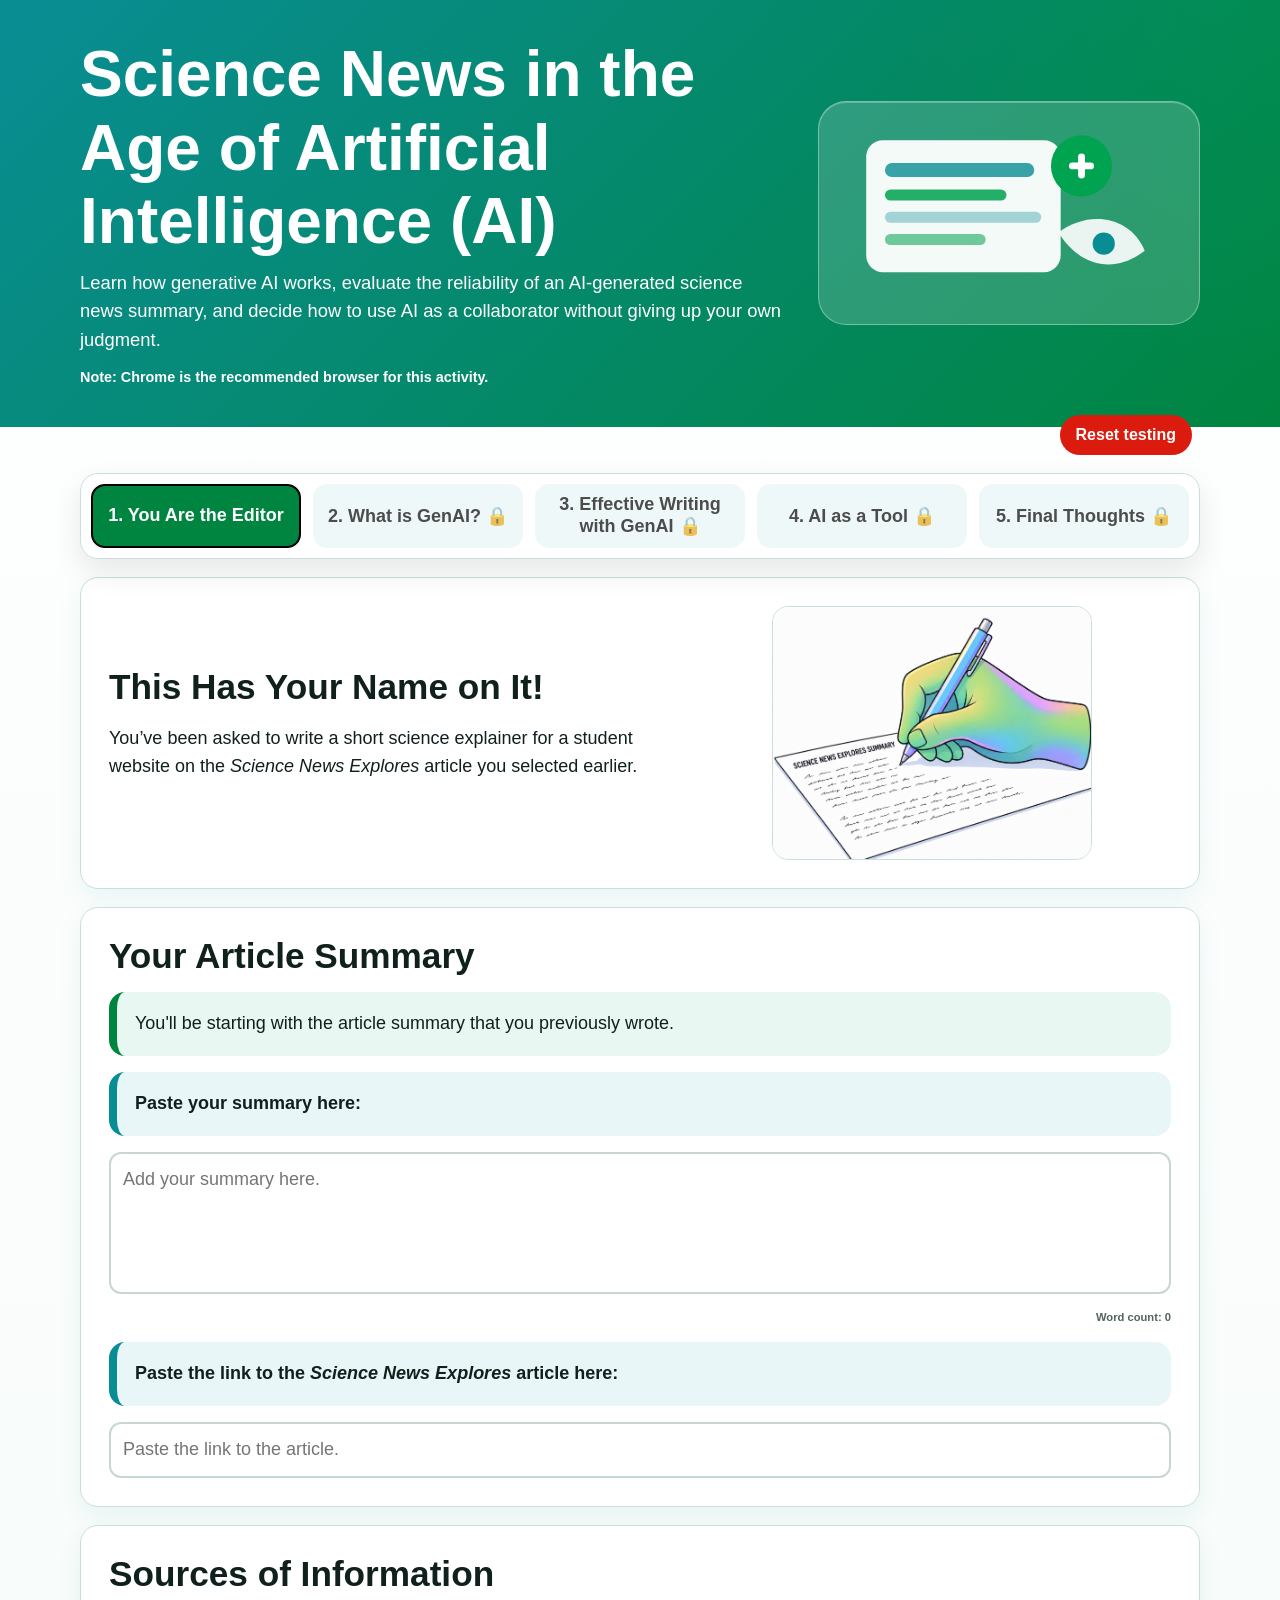
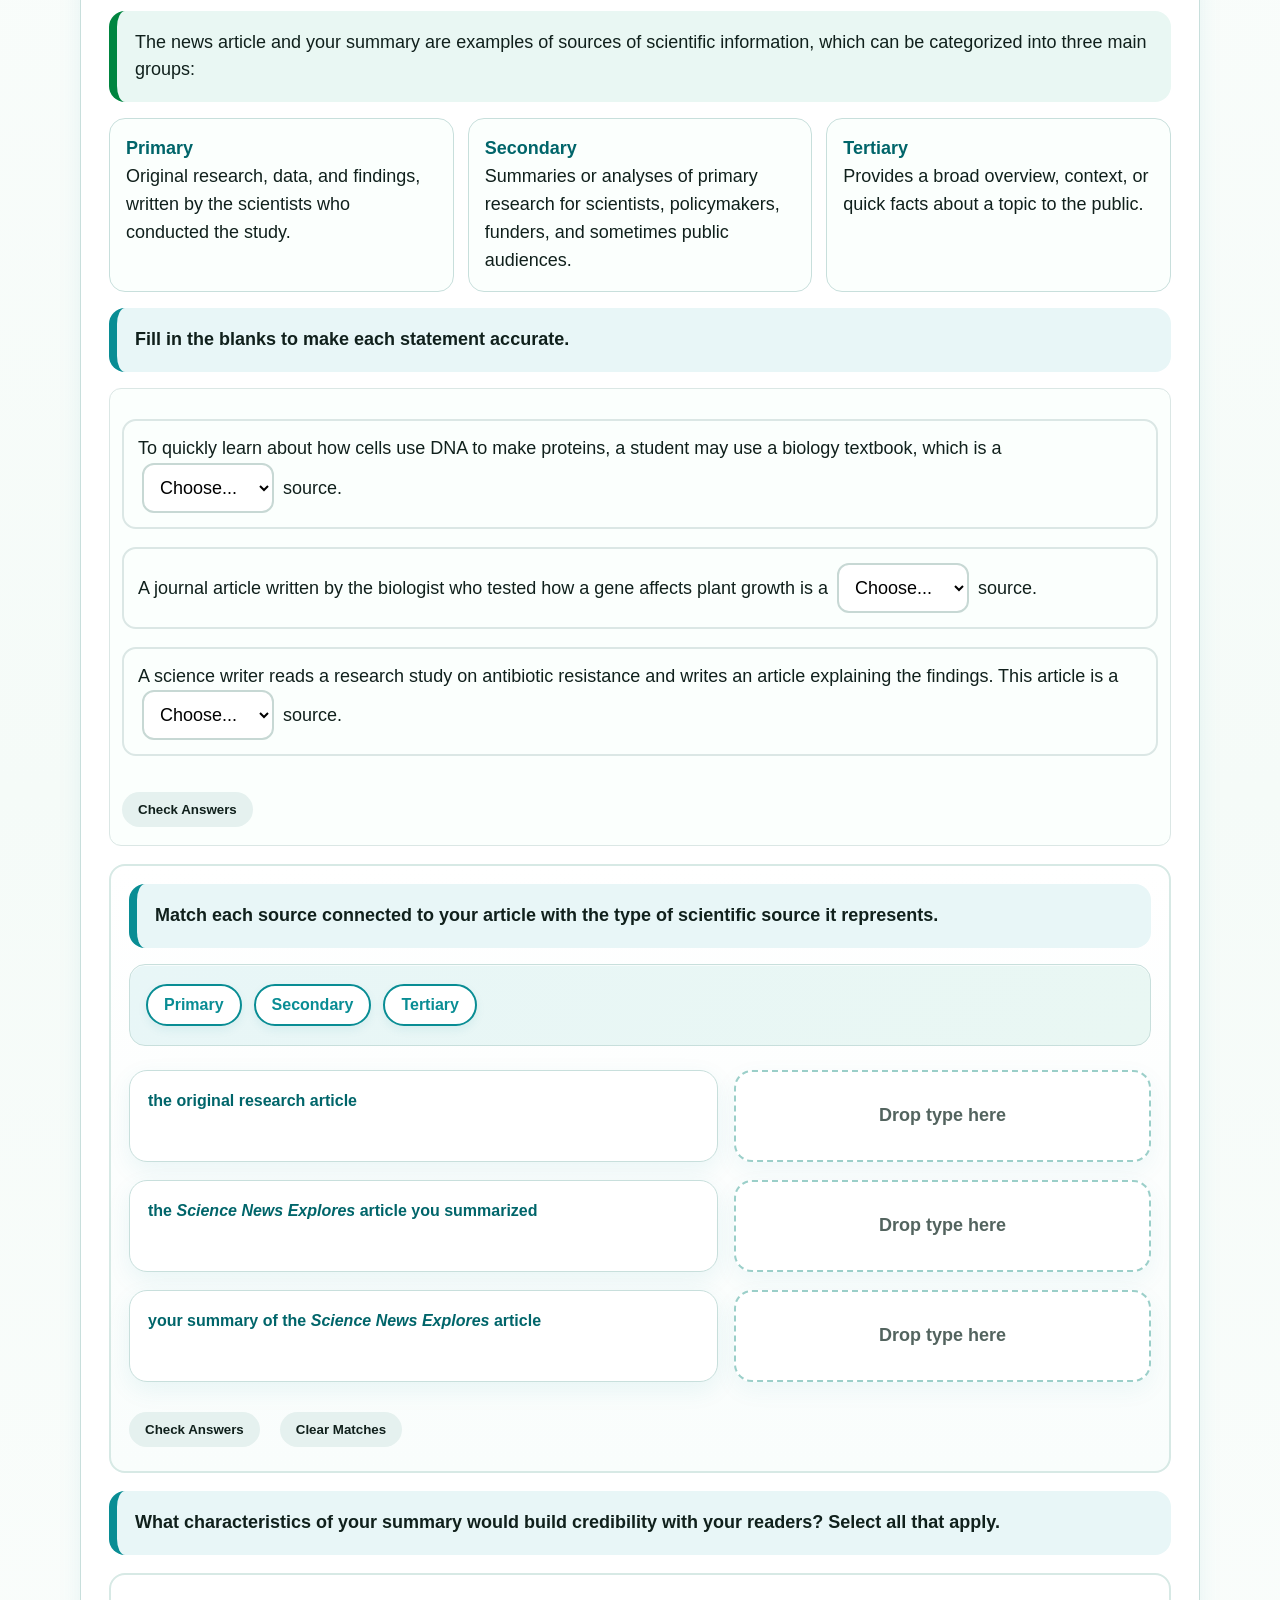
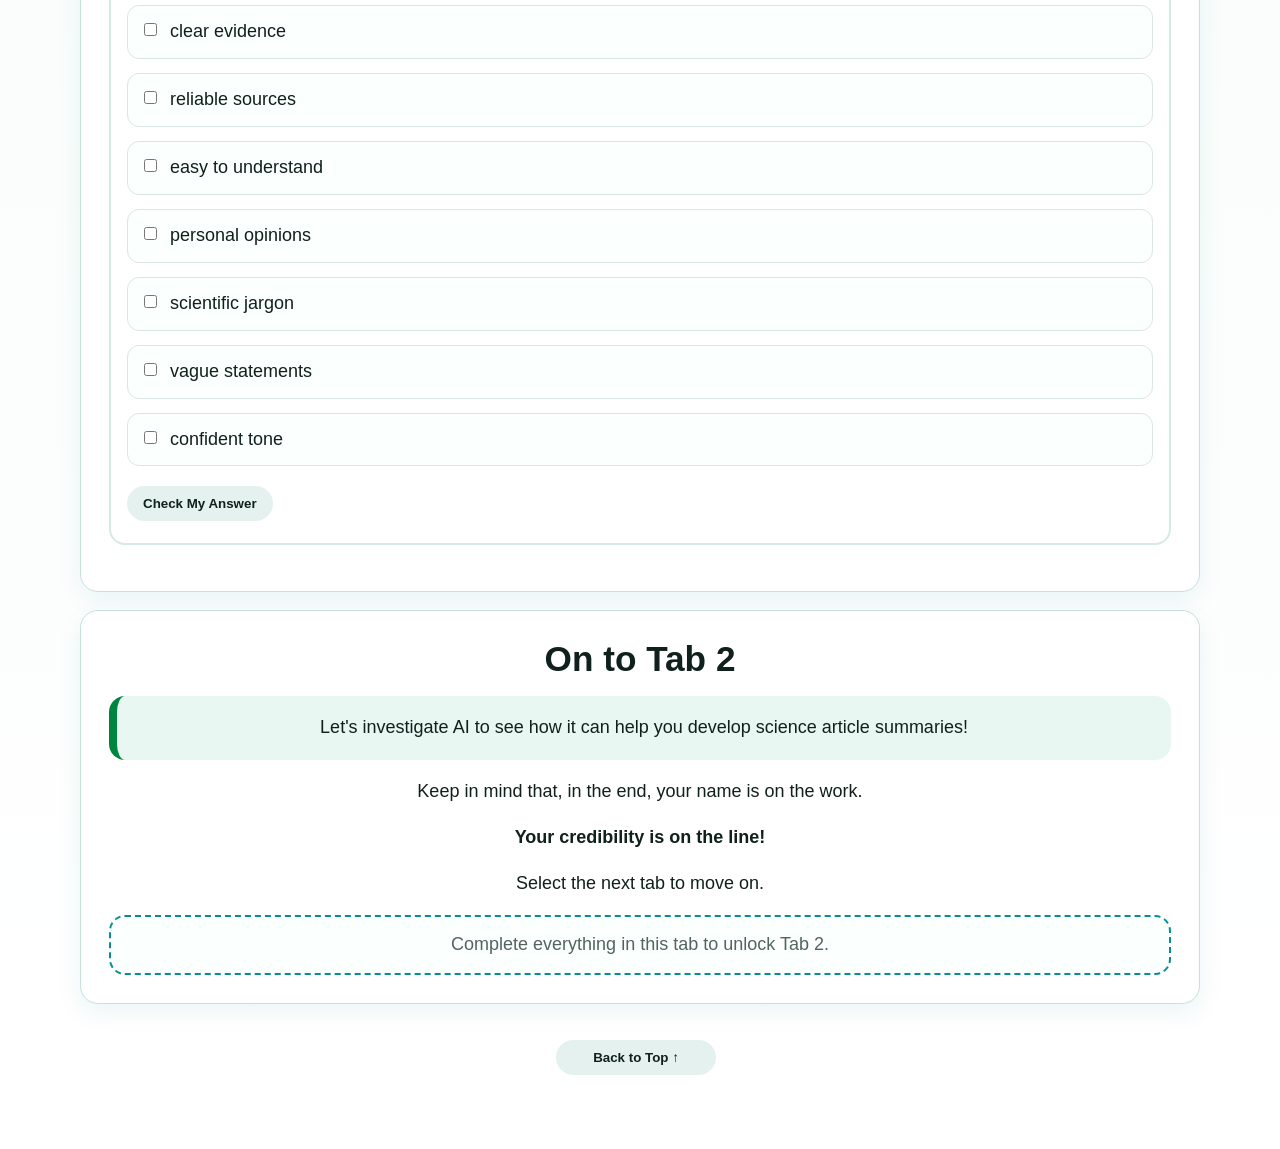
==== Science in the News Project/index.html @ 5b8b9091 "lighthouse check adjustments." ====
<!DOCTYPE html>
<html lang="en">

<head>
  <!-- ======================================================
    Basic Page Setup
    ====================================================== -->
  <meta charset="UTF-8" />
  <meta name="viewport" content="width=device-width, initial-scale=1.0" />
  <meta name="author" content="Created by SonoranByte for ETX at ASU" />
  <meta name="description"
    content="Learn how generative AI works, test an AI-generated science news summary, and decide how to use AI as a collaborator without giving up your own judgment." />

  <link rel="stylesheet" href="styles.css" />
  <script src="script.js" defer></script>

  <title>Science News in the Age of Artificial Intelligence (AI)</title>
</head>

<body>
  <!-- ======================================================
    Hero Header
    ====================================================== -->
  <header class="hero">
    <div class="wrap hero-grid">
      <div>
        <h1>Science News in the Age of Artificial Intelligence (AI)</h1>
        <p>
          Learn how generative AI works, evaluate the reliability of an AI-generated science news summary, and
          decide how to use AI as a collaborator without giving up your own judgment.
        </p>

        <p class="chrome-note">Note: Chrome is the recommended browser for this activity.</p>
      </div>

      <div class="hero-art" aria-hidden="true">
        <svg viewBox="0 0 520 320" role="img">
          <rect x="55" y="55" width="280" height="190" rx="24" fill="white" opacity="0.95" />
          <rect x="82" y="88" width="215" height="20" rx="10" fill="#098D94" opacity="0.8" />
          <rect x="82" y="126" width="175" height="16" rx="8" fill="#00A34F" opacity="0.85" />
          <rect x="82" y="158" width="225" height="16" rx="8" fill="#098D94" opacity="0.35" />
          <rect x="82" y="190" width="145" height="16" rx="8" fill="#00A34F" opacity="0.55" />
          <circle cx="365" cy="92" r="44" fill="#00A34F" />
          <path d="M352 92 h26 M365 79 v26" stroke="white" stroke-width="10" stroke-linecap="round" />
          <path d="M332 188 C375 155, 435 164, 456 214 C412 249, 361 236, 332 188Z" fill="white" opacity="0.9" />
          <circle cx="397" cy="204" r="16" fill="#098D94" />
        </svg>
      </div>
    </div>
  </header>

  <main class="wrap">
    <div class="testing-tools" aria-label="Testing tools">
      <button class="reset-testing-button" type="button">
        Reset testing
      </button>
    </div>

    <!-- ======================================================
      Lesson Navigation
      ====================================================== -->
    <nav class="tabs" aria-label="Lesson tabs">
      <button type="button" class="tab-button active" data-tab-button="0">
        1. You Are the Editor
      </button>

      <button type="button" class="tab-button locked" data-tab-button="1">
        2. What is GenAI?
      </button>

      <button type="button" class="tab-button locked" data-tab-button="2">
        3. Effective Writing with GenAI
      </button>

      <button type="button" class="tab-button locked" data-tab-button="3">
        4. AI as a Tool
      </button>

      <button type="button" class="tab-button locked" data-tab-button="4">
        5. Final Thoughts
      </button>
    </nav>

    <form id="lessonForm">
      <div class="print-only">
        <h1>Science in the News:</h1>
        <p>This printout includes the student’s completed responses and selected answers.</p>
      </div>

      <!-- ==================================================
        Tab 1: You Are the Editor
        ================================================== -->
      <article class="tab-panel active" data-tab="0">
        <!-- Introduction -->
        <section class="card two-col">
          <div>
            <h2>This Has Your Name on It!</h2>
            <p>
              You’ve been asked to write a short science explainer for a student website on
              the <em>Science News Explores</em> article you selected earlier.
            </p>
          </div>

          <div>
            <img src="./assets/1_Science News Explores.png"
              alt="Illustration of a hand writing on a document titled Science News Explores Summary."
              class="question-image" />
          </div>
        </section>

        <!-- Student Article Summary -->
        <section class="card">
          <h2>Your Article Summary</h2>

          <p class="callout">
            You'll be starting with the article summary that you previously wrote.
          </p>

          <label for="studentSummary" class="callout teal">
            Paste your summary here:
          </label>
          <textarea id="studentSummary" name="studentSummary" data-required
            placeholder="Add your summary here."></textarea>
          <div class="word-count" data-word-count-for="studentSummary">
            Word count: <span>0</span>
          </div>
          <label for="articleLink" class="callout teal">
            Paste the link to the <em>Science News Explores</em> article here:
          </label>
          <input id="articleLink" name="articleLink" type="url" placeholder="Paste the link to the article."
            data-required />
        </section>
        <section class="card">
          <h2>Sources of Information</h2>
          <p class="callout">The news article and your summary are examples of sources of scientific information, which
            can be categorized into three main groups:</p>
          <div class="source-grid">
            <div class="info-tile">
              <strong>Primary</strong><br />
              Original research, data, and findings, written by the scientists who conducted the study.
            </div>

            <div class="info-tile">
              <strong>Secondary</strong><br />
              Summaries or analyses of primary research for scientists, policymakers, funders, and sometimes public
              audiences.
            </div>

            <div class="info-tile">
              <strong>Tertiary</strong><br />
              Provides a broad overview, context, or quick facts about a topic to the public.
            </div>
          </div>
          <!-- Sentence Builder Activity -->
          <div class="sentence-builder" data-required-group="sentenceBuilder">
            <p class="callout teal">Fill in the blanks to make each statement accurate.</p>

            <div class="sentences">
              <p class="sentence-item">
                To quickly learn about how cells use DNA to make proteins, a student may use a biology textbook, which
                is a
                <label class="screen-reader-only" for="sourceSentence1">
                  Choose the source type for the biology textbook example.
                </label>
                <select id="sourceSentence1" class="inline-select sentence-select" name="sourceSentence1"
                  data-required>
                  <option value="">Choose...</option>
                  <option value="Primary">
                    primary
                  </option>
                  <option value="Secondary">
                    secondary
                  </option>
                  <option value="Tertiary" data-correct="true">
                    tertiary
                  </option>
                </select> source.

              </p>

              <p class="sentence-item">
                A journal article written by the biologist who tested how a gene affects plant growth is a
                <label class="screen-reader-only" for="sourceSentence2">
                  Choose the source type for the journal article example.
                </label>
                <select id="sourceSentence2" class="inline-select sentence-select" name="sourceSentence2"
                  data-required>
                  <option value="">Choose...</option>
                  <option value="primary" data-correct="true">
                    primary
                  </option>
                  <option value="secondary">
                    secondary
                  </option>
                  <option value="tertiary">
                    tertiary
                  </option>
                </select>
                source.
              </p>

              <p class="sentence-item">
                A science writer reads a research study on antibiotic resistance and writes an article explaining the
                findings. This article is a
                <label class="screen-reader-only" for="sourceSentence3">
                  Choose the source type for the science news article example.
                </label>
                <select id="sourceSentence3" class="inline-select sentence-select" name="sourceSentence3"
                  data-required>
                  <option value="">Choose...</option>
                  <option value="Primary">
                    primary
                  </option>
                  <option value="Secondary" data-correct="true">
                    secondary
                  </option>
                  <option value="Tertiary">
                    tertiary
                  </option>
                </select>
                source.
              </p>
              <div class="sentence-check-row">
                <button type="button" class="secondary-button" id="checkSentenceBuilder">
                  Check Answers
                </button>
                <span class="sentence-feedback" id="sentenceBuilderFeedback" aria-live="polite"></span>
              </div>
            </div>
          </div>
          <!-- Source Matching Activity -->
          <div class="matching-activity">
            <fieldset class="drag-match-activity">
              <p class="drag-instructions callout teal">
                Match each source connected to your article with the type of
                scientific source it represents.
              </p>

              <p id="sourceMatchingKeyboardInstructions" hidden>
                Keyboard instructions for source matching. First, press Tab to move to a source type button. Press
                Enter or Space to select it. Next, press Tab to move to the matching drop zone, then press Enter or
                Space to place the selected source type. To remove an answer, focus its drop zone and press Delete or
                Backspace. Repeat these steps for all three sources, then select Check Answers.
              </p>

              <span id="sourceMatchingStatus" class="screen-reader-only" role="status" aria-live="polite"
                aria-atomic="true"></span>

              <div class="word-bank" role="group" aria-label="Source type word bank"
                aria-describedby="sourceMatchingKeyboardInstructions">
                <button type="button" class="drag-token" draggable="true" data-value="Primary"
                  aria-describedby="sourceMatchingKeyboardInstructions">
                  Primary
                </button>
                <button type="button" class="drag-token" draggable="true" data-value="Secondary"
                  aria-describedby="sourceMatchingKeyboardInstructions">
                  Secondary
                </button>
                <button type="button" class="drag-token" draggable="true" data-value="Tertiary"
                  aria-describedby="sourceMatchingKeyboardInstructions">
                  Tertiary
                </button>
              </div>

              <div class="drag-match-list">
                <div class="drag-match-row">
                  <div class="definition-card">
                    <p>the original research article</p>
                  </div>

                  <div class="drop-zone-card">
                    <div class="drop-zone" data-target="matchResearch" data-correct="Primary" tabindex="0"
                      aria-label="Drop source type for the original research article"
                      aria-describedby="sourceMatchingKeyboardInstructions">
                      <span class="drop-zone-text">Drop type here</span>
                      <input type="hidden" id="matchResearch" name="matchResearch" data-required />
                    </div>
                  </div>
                </div>

                <div class="drag-match-row">
                  <div class="definition-card">
                    <p>the <em>Science News Explores</em> article you summarized</p>
                  </div>

                  <div class="drop-zone-card">
                    <div class="drop-zone" data-target="matchNewsArticle" data-correct="Secondary" tabindex="0"
                      aria-label="Drop source type for the Science News Explores article"
                      aria-describedby="sourceMatchingKeyboardInstructions">
                      <span class="drop-zone-text">Drop type here</span>
                      <input type="hidden" id="matchNewsArticle" name="matchNewsArticle" data-required />
                    </div>
                  </div>
                </div>

                <div class="drag-match-row">
                  <div class="definition-card">
                    <p>your summary of the <em>Science News Explores</em> article</p>
                  </div>

                  <div class="drop-zone-card">
                    <div class="drop-zone" data-target="matchStudentSummary" data-correct="Tertiary" tabindex="0"
                      aria-label="Drop source type for your summary"
                      aria-describedby="sourceMatchingKeyboardInstructions">
                      <span class="drop-zone-text">Drop type here</span>
                      <input type="hidden" id="matchStudentSummary" name="matchStudentSummary" data-required />
                    </div>
                  </div>
                </div>
              </div>

              <div class="source-matching-actions">
                <button type="button" class="secondary-button" id="checkSourceMatches">
                  Check Answers
                </button>

                <button type="button" class="secondary-button" id="clearSourceMatches">
                  Clear Matches
                </button>

                <span class="source-matching-feedback" id="sourceMatchingFeedback" aria-live="polite"></span>
              </div>
            </fieldset>
          </div>
          <p class="callout teal">
            What characteristics of your summary would build credibility with your readers?
            Select all that apply.
          </p>
          <fieldset data-required-group="credibilityTraits">
            <label class="option">
              <input type="checkbox" name="credibilityTraits" value="Clear evidence" />
              clear evidence
            </label>
            <label class="option">
              <input type="checkbox" name="credibilityTraits" value="Reliable sources" />
              reliable sources
            </label>
            <label class="option">
              <input type="checkbox" name="credibilityTraits" value="Easy to understand" />
              easy to understand
            </label>
            <label class="option">
              <input type="checkbox" name="credibilityTraits" value="Personal opinions" />
              personal opinions
            </label>
            <label class="option">
              <input type="checkbox" name="credibilityTraits" value="Scientific jargon" />
              scientific jargon
            </label>
            <label class="option">
              <input type="checkbox" name="credibilityTraits" value="Vague statements" />
              vague statements
            </label>
            <label class="option">
              <input type="checkbox" name="credibilityTraits" value="Confident tone" />
              confident tone
            </label>
          </fieldset>
        </section>

        <section class="card footer-actions">
          <h2>On to Tab 2</h2>

          <p class="callout">
            Let's investigate AI to see how it can help you develop science article summaries!
          </p>

          <p>Keep in mind that, in the end, your name is on the work.</p>
          <p><strong>Your credibility is on the line!</strong></p>
          <p>Select the next tab to move on.</p>

          <div class="completion-status" data-status="0">
            Complete everything in this tab to unlock Tab 2.
          </div>
        </section>
        <div class="back-to-top-row">
          <button type="button" class="secondary-button back-to-top-button">
            Back to Top ↑
          </button>
        </div>
      </article>

      <!-- ==================================================
        Tab 2: What Is GenAI?
        ================================================== -->
      <article class="tab-panel" data-tab="1">
        <section class="card">
          <h2>What is Generative AI?</h2>
          <p class="callout">To use generative AI (GenAI) effectively, we need to know what it is and how it works.</p>

          <p class="callout teal">
            Which of these descriptions best fit what artificial intelligence (AI) might be?
          </p>
          <fieldset data-required-group="aiDefinition">
            <label class="option">
              <input type="radio" name="aiDefinition" value="storage" />
              A program that collects and stores data in a computer without processing
              it.
            </label>
            <label class="option">
              <input type="radio" name="aiDefinition" value="website" />
              A website that is used to look up information on the internet.
            </label>
            <label class="option">
              <input type="radio" name="aiDefinition" value="machine" />
              A mechanical device that moves using electricity and gears with wires
              connecting it to data sources.
            </label>
            <label class="option">
              <input type="radio" name="aiDefinition" value="thinkingTasks" />
              A computer system that performs tasks that usually require human thinking.
            </label>
          </fieldset>

          <p class="callout teal">Watch this video to get an overview of GenAI, then answer the
            questions below.</p>

          <div class="video-embed">
            <div id="genaiVideo"></div>
          </div>

          <div class="video-status" id="videoStatus">
            Optional video overview.
          </div>

          <input type="hidden" id="watchedVideo" name="watchedVideo" value="" data-required />
          <input type="hidden" id="videoTimerComplete" name="videoTimerComplete" value="" data-required />

          <p class="callout teal">
            GenAI is a form of AI that can _________________
          </p>
          <fieldset data-required-group="genaiDefinition">
            <label class="option">
              <input type="radio" name="genaiDefinition" value="creates" />
              create new content based on patterns learned.
            </label>
            <label class="option">
              <input type="radio" name="genaiDefinition" value="stores" />
              store and retrieve information without making anything new.
            </label>
            <label class="option">
              <input type="radio" name="genaiDefinition" value="steps" />
              follow exact step-by-step instructions without learning.
            </label>
            <label class="option">
              <input type="radio" name="genaiDefinition" value="typed" />
              only give answers that humans have typed in before.
            </label>
          </fieldset>

          <p class="callout teal">
            What is the function of prompts in GenAI systems?
          </p>
          <fieldset data-required-group="promptFunction">
            <label class="option">
              <input type="radio" name="promptFunction" value="faster" />
              They make the system run faster than usual.
            </label>
            <label class="option">
              <input type="radio" name="promptFunction" value="guide" />
              They are inputs that guide the AI’s output.
            </label>
            <label class="option">
              <input type="radio" name="promptFunction" value="errors" />
              They are used to fix system errors that arise.
            </label>
            <label class="option">
              <input type="radio" name="promptFunction" value="vocab" />
              They limit the AI’s vocabulary storage.
            </label>
          </fieldset>

          <section class="card footer-actions">
            <h2>On to Tab 3</h2>

            <p class="callout">
              Now that you're more familiar with GenAI, let's dig into how it works!
            </p>
            <p>Select the next tab to move on.</p>
            <div class="completion-status" data-status="1">
              Complete everything in this tab to unlock Tab 3.
            </div>
          </section>
        </section>
        <div class="back-to-top-row">
          <button type="button" class="secondary-button back-to-top-button">
            Back to Top ↑
          </button>
        </div>
      </article>

      <!-- ==================================================
        Tab 3: Effective Writing with GenAI
        ================================================== -->
      <article class="tab-panel" data-tab="2">
        <section class="card two-col">
          <div>
            <h2>How Does GenAI Work?</h2>
            <p>When you wrote your summary, you made choices about words, tone, and meaning. GenAI does something
              similar, but in a very different way.</p>
            <p class="callout">Let’s see how GenAI would generate a summary of the <em>Science
                News Explores</em> article you selected. </p>
          </div>

          <div>
            <img src="./assets/3_GenAI Icons_Option 1.png" alt="Illustration of generative AI icons."
              class="question-image wide-image">
          </div>
        </section>
        <!-- Open Chatbot -->
        <section class="card no-print">
          <h2>Open Your Chatbot</h2>
          <p class="callout">
            Now, you'll need to have a GenAI chatbot open. You'll be splitting your
            screen with this lesson and your chatbot.</p>

          <p class="callout teal">Using Chrome, follow the instructions to open your chatbot in split-screen mode. If
            you are not using Chrome, you will need to open a new tab for your chatbot.
          </p>

          <div class="workspace-widget">
            <h3>How to start your split-screen</h3>
            <ul>
              <li><strong>If you are using a mobile device</strong>, such as a tablet or
                smartphone, open
                your chatbot in a separate tab for this activity.</li>
              <li><strong>If you are not using a mobile device</strong>, drag your chosen AI
                tile to the
                far-right edge of your browser window, or open it in a new tab and
                arrange your screen.
              </li>
            </ul>

            <button class="toggle-button" type="button" data-toggle="helpPanel" aria-expanded="false">
              Show me how
            </button>
            <button class="toggle-button" type="button" data-toggle="keyboardPanel" aria-expanded="false">
              Keyboard instructions
            </button>

            <div class="toggle-panel" id="helpPanel">
              <p>
                Watch this short demo. It loops automatically, and you can pause or
                scrub it with the
                built-in controls.
              </p>
              <div class="local-video-accessible-wrapper" tabindex="0" role="group" aria-labelledby="howToVideoLabel"
                aria-describedby="howToVideoStatus">
                <p id="howToVideoLabel" class="screen-reader-only">
                  Demonstration video: how to use the split-screen activity.
                </p>

                <p id="howToVideoStatus" class="screen-reader-only" role="status" aria-live="polite" aria-atomic="true">
                  Video is stopped.
                </p>

                <div class="video-wrap">
                  <video id="howToVideo" controls loop muted playsinline preload="metadata"
                    aria-labelledby="howToVideoLabel" aria-describedby="howToVideoStatus">
                    <source src="./assets/drag_example.mov" type="video/mp4" />
                    Your browser does not support the video tag.
                  </video>
                </div>
              </div>
            </div>

            <div class="toggle-panel" id="keyboardPanel">
              <ol>
                <li>Press <kbd>Tab</kbd> until your chosen AI option is highlighted.
                </li>
                <li>Press <kbd>Enter</kbd> to open it in a new tab.</li>
                <li>
                  Switch between tabs with <kbd>Ctrl</kbd> + <kbd>Tab</kbd> on
                  Windows or
                  <kbd>Control</kbd> + <kbd>Tab</kbd> on Mac.
                </li>
                <li>
                  Use your browser or operating system split-screen controls to
                  place the chatbot next
                  to this lesson.
                </li>
              </ol>
            </div>

            <div class="ai-grid">
              <a href="https://gemini.google.com" target="_blank" rel="noopener noreferrer" class="ai-tile">Google
                Gemini</a>
              <a href="https://chatgpt.com" target="_blank" rel="noopener noreferrer" class="ai-tile">ChatGPT</a>
              <a href="https://claude.ai" target="_blank" rel="noopener noreferrer" class="ai-tile">Claude</a>
              <a href="https://copilot.microsoft.com/" target="_blank" rel="noopener noreferrer"
                class="ai-tile">Copilot</a>
              <a href="https://www.google.com/" target="_blank" rel="noopener noreferrer" class="ai-tile">Other</a>
            </div>
          </div>
        </section>

        <!-- Student-Written Prompt -->
        <section class="card">
          <h2>Request an AI Summary</h2>

          <p>Use the chatbot to generate a summary of the <em>Science News Explores</em> article you selected earlier.
            You will need to write a prompt. Keep in mind that AI works best when the prompt is
            specific.
          </p>

          <div class="callout">
            <h3>Here are a few things to include in your prompt:</h3>
            <ul>
              <li>
                the link to the <em>Science News Explores</em> article you selected earlier:
                <span id="selectedArticleLinkText">Not entered
                  yet.</span>
              </li>
              <li>guidance about the audience</li>
              <li>instructions for the summary to be 350 words or fewer</li>
              <li>request for links to multiple scientific sources</li>
            </ul>
          </div>

          <div class="callout">
            <h3>AI follows your instructions. Before you submit your prompt, check:</h3>
            <ul>
              <li>Is it clear and specific?</li>
              <li>Did I communicate what matters most?</li>
              <li>Will it produce the kind of summary I want?</li>
            </ul>
          </div>
          <label for="aiSummaryDraft" class="callout teal">
            Paste the summary the chatbot created:
          </label>
          <textarea id="aiSummaryDraft" name="aiSummaryDraft" class="large-textarea" data-required
            placeholder="Paste the summary here."></textarea>
          <div class="word-count" data-word-count-for="aiSummaryDraft">
            Word count: <span>0</span>
          </div>
        </section>

        <!-- How Does AI Write -->
        <section class="card">
          <h2>How Does AI Write?</h2>
          <div class="callout">
            <p>How did GenAI come up with that summary? Ask it! Have a conversation with the
              chatbot to explore how GenAI generates outputs. In your conversation:</p>
            <ul>
              <li>Focus on how AI generates sentences and paragraphs.</li>
              <li>Ask the chatbot to explain how it chooses words and builds responses
                step-by-step.</li>
              <li>Explore how patterns and probabilities influence what the AI writes and
                why outputs can vary.</li>
            </ul>
          </div>

          <p class="callout teal">Write a prompt in the chatbot that clearly starts the conversation. Chat for about 5
            minutes.</p>
        </section>

        <!-- Compare Summaries -->
        <section class="card">
          <h2>Analyze the Chatbot Summary</h2>
          <p>GenAI output is not always 100% accurate, so it’s important to check the summary.</p>
          <div class="callout">
            <h3>Review the Sources</h3>
            <p>For each source linked in the chatbot summary:</p>
            <ol>
              <li>Open the link in a new tab, while keeping this split-screen tab open</li>
              <li>
                Verify the source:
                <ol type="a">
                  <li>Does the link lead to a real, relevant source?</li>
                  <li>What information does the source provide?</li>
                </ol>
              </li>
              <li>
                Evaluate reliability of the source:
                <ol type="a">
                  <li>Who is the author? Do they have expertise in this topic?</li>
                  <li>Does the author have any clear biases or conflicts of interest?</li>
                  <li>Do other reliable sources say the same thing?</li>
                </ol>
              </li>
              <li>
                Check for sources:
                <ol type="a">
                  <li>Is the primary research study included as a source?</li>
                  <li>Is the original news article included as a source?</li>
                </ol>
              </li>
            </ol>
          </div>

          <label for="aiSummaryNotes" class="callout teal">
            Record your notes on what you discovered for each link. This may take awhile — dive deep!
          </label>
          <textarea id="aiSummaryNotes" name="aiSummaryNotes" class="large-textarea" data-required
            placeholder="Type your notes here…"></textarea>

          <!-- Rubric -->
          <h3>Score the Summary</h3>
          <p class="callout teal">
            Use the rubric (scoring guide) to score the chatbot summary.
            Select the most appropriate score for each row.
          </p>


          <div class="rubric-wrap">
            <table class="rubric" aria-label="AI summary grading rubric">
              <thead>
                <tr>
                  <th>Criteria</th>
                  <th>3 - Excellent</th>
                  <th>2 - Good</th>
                  <th>1 - Some Issues</th>
                  <th>0 - Needs Work</th>
                </tr>
              </thead>
              <tbody>
                <tr>
                  <td class="criteria">Covers the main ideas of the article</td>
                  <td class="rubric-choice">
                    <label>
                      <input type="radio" name="rubric1" value="3" />
                      <span>Includes all the main ideas from the original news article.</span>
                    </label>
                  </td>
                  <td class="rubric-choice">
                    <label>
                      <input type="radio" name="rubric1" value="2" />
                      <span>Includes some of the main ideas.</span>
                    </label>
                  </td>
                  <td class="rubric-choice">
                    <label>
                      <input type="radio" name="rubric1" value="1" />
                      <span>Includes only a few of the main ideas.</span>
                    </label>
                  </td>
                  <td class="rubric-choice">
                    <label>
                      <input type="radio" name="rubric1" value="0" />
                      <span>Does not include the main ideas.</span>
                    </label>
                  </td>
                </tr>

                <tr>
                  <td class="criteria">Clear and easy to read</td>
                  <td class="rubric-choice">
                    <label>
                      <input type="radio" name="rubric2" value="3" />
                      <span>Well written and easy to
                        understand.</span>
                    </label>
                  </td>
                  <td class="rubric-choice">
                    <label>
                      <input type="radio" name="rubric2" value="2" />
                      <span>Mostly clear; a few sentences may need rewording.</span>
                    </label>
                  </td>
                  <td class="rubric-choice">
                    <label>
                      <input type="radio" name="rubric2" value="1" />
                      <span>Several parts are confusing, vague, or hard to follow.</span>
                    </label>
                  </td>
                  <td class="rubric-choice">
                    <label>
                      <input type="radio" name="rubric2" value="0" />
                      <span>Hard to follow or unclear.</span>
                    </label>
                  </td>
                </tr>

                <tr>
                  <td class="criteria">Summary length</td>
                  <td class="rubric-choice">
                    <label>
                      <input type="radio" name="rubric3" value="3" />
                      <span>Follows the length requirements (350 words or fewer).</span>
                    </label>
                  </td>
                  <td class="rubric-choice">
                    <label>
                      <input type="radio" name="rubric3" value="2" />
                      <span>Slightly too long or too short.</span>
                    </label>
                  </td>
                  <td class="rubric-choice">
                    <label>
                      <input type="radio" name="rubric3" value="1" />
                      <span>Noticeably too long or too short.</span>
                    </label>
                  </td>
                  <td class="rubric-choice">
                    <label>
                      <input type="radio" name="rubric3" value="0" />
                      <span>Excessively long or short.</span>
                    </label>
                  </td>
                </tr>

                <tr>
                  <td class="criteria">Use of evidence</td>
                  <td class="rubric-choice">
                    <label>
                      <input type="radio" name="rubric4" value="3" />
                      <span>Mentions relevant evidence from studies, data, or experts.</span>
                    </label>
                  </td>
                  <td class="rubric-choice">
                    <label>
                      <input type="radio" name="rubric4" value="2" />
                      <span>Mentions some evidence from studies, data, or experts.</span>
                    </label>
                  </td>
                  <td class="rubric-choice">
                    <label>
                      <input type="radio" name="rubric4" value="1" />
                      <span>Only has vague or weak references to studies, data, or experts.</span>
                    </label>
                  </td>
                  <td class="rubric-choice">
                    <label>
                      <input type="radio" name="rubric4" value="0" />
                      <span>Does not include evidence from studies, data, or experts.</span>
                    </label>
                  </td>
                </tr>

                <tr>
                  <td class="criteria">Source reliability</td>
                  <td class="rubric-choice">
                    <label>
                      <input type="radio" name="rubric5" value="3" />
                      <span>Uses reliable sources and cites both the primary research study and news article.</span>
                    </label>
                  </td>
                  <td class="rubric-choice">
                    <label>
                      <input type="radio" name="rubric5" value="2" />
                      <span>Uses reliable sources and cites the primary research study only.</span>
                    </label>
                  </td>
                  <td class="rubric-choice">
                    <label>
                      <input type="radio" name="rubric5" value="1" />
                      <span>Uses two or more unreliable sources, and cites only the news article.</span>
                    </label>
                  </td>
                  <td class="rubric-choice">
                    <label>
                      <input type="radio" name="rubric5" value="0" />
                      <span>Uses only questionable, unknown, or unrelated sources. </span>
                    </label>
                  </td>
                </tr>
              </tbody>
            </table>
          </div>
          <div class="score-box">
            <div class="score-card">
              The total score for the chatbot summary was: <span id="rubricScore">0</span> / 15
            </div>
          </div>
          <div class="callout">
            <h3>Important Publication Readiness Rule</h3>
            <p>Before a summary is shared with others, it should be checked carefully. A chatbot summary may sound clear
              and polished, but that does not always mean it is accurate or reliable.</p><br>
            <p>To be rated <strong><em>Ready to Publish</em></strong>, the chatbot summary must have a score of
              <Strong>15</Strong>.
            </p><br>
            <p><strong><em>Needs Minor Revisions Before Publishing</em></strong> means the chatbot has scored below 15,
              but earn
              <strong>at least 2 points</strong> in each of these areas:
            </p>
            <ul>
              <li>Covers the main ideas of the article</li>
              <li>Use of evidence</li>
              <li>Source reliability</li>
            </ul><br>
            <p>If any of these areas receive a <strong>1 or 0</strong>, it should be rated <strong><em>Needs Major
                  Revisions Before Publishing</em></strong>.</p>
          </div>

          <p class="callout teal">
            Based on the rubric score and publication readiness rule, how ready is the chatbot summary for publication
            on a student website?
          </p>

          <fieldset data-required-group="aiSummaryOverallRating">
            <label class="option">
              <input type="radio" name="aiSummaryOverallRating" value="ready to publish" />
              Ready to Publish
            </label>

            <label class="option">
              <input type="radio" name="aiSummaryOverallRating" value="needs minor revisions" />
              Needs Minor Revisions Before Publishing
            </label>

            <label class="option">
              <input type="radio" name="aiSummaryOverallRating" value="needs major revisions" />
              Needs Major Revisions Before Publishing
            </label>
          </fieldset>

          <div class="callout">
            <p>Think about how the chatbot summary could be improved.</p>
          </div>

          <p class="callout teal">
            Why could it be improved? Select all that apply.
          </p>

          <fieldset data-required-group="sentenceWeakness">
            <label class="option">
              <input type="checkbox" name="sentenceWeakness" value="misses big ideas" />
              Misses the main ideas from the article.
            </label>

            <label class="option">
              <input type="checkbox" name="sentenceWeakness" value="hard to follow or unclear" />
              Hard to follow or unclear.
            </label>

            <label class="option">
              <input type="checkbox" name="sentenceWeakness" value="excessively long or short" />
              Excessively long or short.
            </label>

            <label class="option">
              <input type="checkbox" name="sentenceWeakness" value="missing evidence" />
              Missing evidence from studies, or data, or experts.
            </label>

            <label class="option">
              <input type="checkbox" name="sentenceWeakness" value="questionable sources" />
              Sources are questionable, unknown, or unrelated.
            </label>
          </fieldset>

          <div class="callout">
            <p>GenAI is only as helpful as the person using it. You can guide it to refine and
              improve a summary, but you need to give clear direction.</p><br>
            <p>Here are the goals you should work toward:</p>
            <ul>
              <li>Identify what is weak or unclear in the summary.</li>
              <li>Give specific, actionable directions for how to improve it.</li>
              <li>Verify the revised version is accurate to the original article.</li>
            </ul>
          </div>
          <p class="callout teal">
            Write a prompt asking the chatbot to revise its summary. Continue refining it
            with follow-up prompts until you are satisfied or a few minutes have passed.
            Remember the new revision should still be 350 words or fewer.</p>

          <label for="revisionPrompt" class="callout teal">
            Paste the new summary here. (You won't be doing the rubric again for this
            version.)
          </label>
          <textarea id="revisionPrompt" name="revisionPrompt" class="large-textarea" data-required
            placeholder="Paste the new GenAI summary."></textarea>
          <div class="word-count" data-word-count-for="revisionPrompt">
            Word count: <span>0</span>
          </div>
        </section>

        <!-- Compare the Summaries -->
        <section class="card">
          <h2>Compare the Summaries</h2>
          <label for="studentSummaryComparison" class="callout teal">
            Here's the summary you wrote:
          </label>

          <textarea id="studentSummaryComparison" name="studentSummaryComparison" class="large-textarea" data-required
            readonly placeholder="This will auto-populate from the summary you pasted in Step 1."></textarea>

          <label for="aiSummaryComparison" class="callout teal">
            Here's the revised summary that the chatbot wrote:
          </label>
          <textarea id="aiSummaryComparison" name="aiSummaryComparison" class="large-textarea" data-required readonly
            placeholder="This will auto-populate from the AI summary you pasted above."></textarea>

          <p class="callout teal">Compared to my summary, the AI summary ________. Select all that
            apply.</p>
          <fieldset data-required-group="summaryDirection">
            <label class="option">
              <input type="checkbox" name="summaryDirection" value="simpler" />
              used simpler wording
            </label>
            <label class="option">
              <input type="checkbox" name="summaryDirection" value="moreDetails" />
              used more complex wording
            </label>
            <label class="option">
              <input type="checkbox" name="summaryDirection" value="lessDetails" />
              included fewer details
            </label>
            <label class="option">
              <input type="checkbox" name="summaryDirection" value="different ideas" />
              focused on different ideas
            </label>
            <label class="option">
              <input type="checkbox" name="summaryDirection" value="moreClearly" />
              organized the ideas more clearly
            </label>
            <label class="option">
              <input type="checkbox" name="summaryDirection" value="formal" />
              sounded more formal
            </label>
            <label class="option">
              <input type="checkbox" name="summaryDirection" value="certain" />
              sounded more certain
            </label>
            <label class="option">
              <input type="checkbox" name="summaryDirection" value="similar" />
              was mostly similar to mine
            </label>
          </fieldset>

          <p class="callout">Reflect on both summaries and processes:</p>

          <label for="studentOrganizationReflection" class="callout teal">
            What did you like about the way you wrote your summary?
          </label>
          <textarea id="studentOrganizationReflection" name="studentOrganizationReflection" class="short-textarea"
            data-required placeholder="Type your reflection..."></textarea>

          <label for="aiOrganizationReflection" class="callout teal">
            What did you like about the way the chatbot wrote its summary?
          </label>
          <textarea id="aiOrganizationReflection" name="aiOrganizationReflection" class="short-textarea" data-required
            placeholder="Type your reflection..."></textarea>

          <label for="combinedStrengthsReflection" class="callout teal">
            How could you combine the strengths of both to create a stronger final
            summary?
          </label>
          <textarea id="combinedStrengthsReflection" name="combinedStrengthsReflection" class="short-textarea"
            data-required placeholder="Type your reflection..."></textarea>

        </section>
        <section class="card footer-actions">
          <h2>On to Tab 4</h2>

          <div class="callout">
            <p>In many cases, GenAI doesn’t automatically get things right. It needs clear
              direction.</p>
            <p>Now, you’ll use GenAI as a tool to support your thinking, not replace it.</p>
          </div>
          <p>Select the next tab to move on. </p>
          <div class="completion-status" data-status="2">
            Complete everything in this tab to unlock Tab 4.
          </div>
        </section>
        <div class="back-to-top-row">
          <button type="button" class="secondary-button back-to-top-button">
            Back to Top ↑
          </button>
        </div>
      </article>

      <!-- ==================================================
        Tab 4: AI as a Tool
        ================================================== -->
      <article class="tab-panel" data-tab="3">
        <section class="card">
          <h2>A Powerful Tool</h2>
          <p>One of the most powerful uses of AI is as a tool to help you grow your skills. Instead
            of copying what it writes, you can use it to test your ideas, get feedback, and
            refine your thinking. </p>
          <p class="callout">In the next step, you’ll use GenAI to improve your summary. <strong>The goal is
              <em>not</em> for GenAI to rewrite your work, but to help you think more deeply about how to improve
              it.</strong></p>
        </section>

        <section class="card">
          <h2>Revising Your News Article Summary</h2>
          <label for="studentSummaryForRevision" class="callout teal">
            Here's the summary you wrote:
          </label>

          <textarea id="studentSummaryForRevision" name="studentSummaryForRevision" class="large-textarea" data-required
            readonly placeholder="This will auto-populate from the summary you pasted in Step 1."></textarea>
          <div class="callout no-print">
            <p>Have another conversation with the chatbot to improve your
              summary. Your goals are to:</p>
            <ul>
              <li>Focus on strengthening clarity, accuracy, and completeness.</li>
              <li>Ask questions that help you improve your writing.</li>
              <li>Stay in control of your ideas and revisions.</li>
            </ul>
          </div>

          <p class="callout teal no-print">Now, write a prompt in the chatbot that shares your summary and
            asks the chatbot to guide you with questions, not a rewrite.</p>

          <p class="callout no-print">If the chatbot starts rewriting your summary, redirect it. Keep
            the focus on questions that help you think and revise.
          </p>

          <label for="chatbotSuggestions" class="callout teal">
            What were some suggestions the chatbot gave you?
          </label>

          <textarea id="chatbotSuggestions" name="chatbotSuggestions" class="large-textarea" data-required
            placeholder="Paste the suggestions…"></textarea>

          <div class="check-answer-row">
            <button type="button" id="checkChatbotSuggestions" class="secondary-button check-answer-button">
              Check My Answer
            </button>

            <span id="chatbotSuggestionsFeedback" class="suggestions-feedback" role="status"></span>
          </div>

          <label for="finalSummaryRevision" class="callout teal">
            Now, update your summary using these suggestions. Below is the original version you
            submitted. Make your revisions directly in the box.
          </label>

          <textarea id="finalSummaryRevision" name="finalSummaryRevision" class="large-textarea" data-required
            placeholder="Your original summary will appear here. Revise it directly in this box."></textarea>

          <div class="word-count" data-word-count-for="finalSummaryRevision">
            Word count: <span>0</span>
          </div>

          <div class="revision-check-row">
            <button type="button" id="checkFinalSummaryRevision" class="secondary-button check-answer-button">
              Check My Answer
            </button>

            <span id="finalSummaryRevisionFeedback" class="revision-feedback" role="status"></span>
          </div>

          <h3 class="revision-preview-title">Summary Revisions</h3>
          <div class="revision-preview" id="revisionPreview" aria-live="polite">
            Start revising your summary above to see your changes here.
          </div>

          <section class="card footer-actions">
            <h2>On to Tab 5</h2>
            <div class="callout">
              <p>Congratulations on refining and updating your <em>Science News</em> article
                summary!</p>
              <p>Let’s take some time to reflect on what can be learned from this experience.</p>
            </div>
            <p>Select the next tab to move on. </p>

            <div class="completion-status" data-status="3">
              Complete everything in this tab to unlock Tab 5.
            </div>
          </section>
        </section>
        <div class="back-to-top-row">
          <button type="button" class="secondary-button back-to-top-button">
            Back to Top ↑
          </button>
        </div>
      </article>

      <!-- ==================================================
        Tab 5: Final Thoughts
        ================================================== -->
      <article class="tab-panel" data-tab="4">
        <section class="card">
          <div class="two-col">
            <div>
              <h2>Final Thoughts</h2>
              <p>If you'd like to close the split screen, feel free to do so. There's usually a close button in the
                bottom-right corner of the browser tab.</p>
              <p class="callout"> Think about how the AI supported your writing and where
                you had to rely on
                your own judgment. This will help you better understand how to use AI
                effectively.</p>
            </div>

            <div>
              <img src="./assets/4_AI Chat Window.png"
                alt="Overlapping AI windows showing prompts like “explain CRISPR” and “summarize the research paper."
                class="question-image wide-image" />
            </div>
          </div>

          <label for="noticedSummaries" class="callout teal">
            What does giving feedback to a chatbot tell you about how AI works? Select all that
            apply.</label>
          <fieldset data-required-group="noticedSummaries">
            <label class="option">
              <input type="checkbox" name="noticedSummaries" value="clearInstructions" />
              AI improves when given clear instructions.
            </label>
            <label class="option">
              <input type="checkbox" name="noticedSummaries" value="appliesFeedback" />
              AI always understands and correctly applies all feedback.
            </label>
            <label class="option">
              <input type="checkbox" name="noticedSummaries" value="guideIt" />
              AI responds to how you guide it within the conversation.
            </label>
            <label class="option">
              <input type="checkbox" name="noticedSummaries" value="improveResponses" />
              AI does not need human input to refine and improve responses.
            </label>
          </fieldset>

          <div class="card two-col">
            <fieldset data-required-group="feedbackChanged">
              <p class="callout teal">
                When you use AI responsibly to improve your own summary, what is your role? Select all that apply.
              </p>

              <label class="option">
                <input type="checkbox" name="feedbackChanged" value="decision" />
                I make the final decisions about what to change.
              </label>

              <label class="option">
                <input type="checkbox" name="feedbackChanged" value="copy" />
                I copy what the AI writes without thinking.
              </label>

              <label class="option">
                <input type="checkbox" name="feedbackChanged" value="feedback" />
                I use AI feedback to rethink my ideas.
              </label>

              <label class="option">
                <input type="checkbox" name="feedbackChanged" value="accurate" />
                I check whether the AI's suggestions are accurate.
              </label>
            </fieldset>

            <div class="question-image-wrap">
              <img src="./assets/5_Verify the Output.png"
                alt="Illustration titled “Verify the Output” showing three steps: check claims, trace evidence, and question output."
                class="question-image wide-image" />
            </div>
          </div>

          <p class="callout teal">
            Which statement best describes AI as a tool?
          </p>

          <fieldset data-required-group="aiToolStatement">
            <label class="option">
              <input type="radio" name="aiToolStatement" value="does hard work" />
              AI does the hard work; my review of the results is unnecessary.
            </label>

            <label class="option">
              <input type="radio" name="aiToolStatement" value="always accurate" />
              AI always produces accurate information, so I can trust it completely.
            </label>

            <label class="option">
              <input type="radio" name="aiToolStatement" value="helps thinking" />
              AI is a tool that helps me improve my thinking and writing.
            </label>

            <label class="option">
              <input type="radio" name="aiToolStatement" value="replaces understanding" />
              AI replaces the need for me to understand the topic I am exploring.
            </label>
          </fieldset>

          <p class="callout teal">
            Which of the following are strong ways to use AI for writing? Select all that apply.
          </p>

          <fieldset data-required-group="strongUses">
            <label class="option">
              <input type="checkbox" name="strongUses" value="feedback" />
              Asking for AI feedback on your ideas.
            </label>

            <label class="option">
              <input type="checkbox" name="strongUses" value="copying" />
              Copying and pasting the AI’s response as your final answer.
            </label>

            <label class="option">
              <input type="checkbox" name="strongUses" value="explain" />
              Asking the AI to explain confusing parts.
            </label>

            <label class="option">
              <input type="checkbox" name="strongUses" value="revising" />
              Revising your work based on AI suggestions.
            </label>

            <label class="option">
              <input type="checkbox" name="strongUses" value="replace thinking" />
              Letting AI replace your thinking.
            </label>
          </fieldset>

          <p class="callout teal">
            What is a good strategy for evaluating science news articles?
          </p>

          <fieldset data-required-group="scienceNewsEvaluation">
            <label class="option">
              <input type="radio" name="scienceNewsEvaluation" value="headline" />
              Only reading the headline.
            </label>

            <label class="option">
              <input type="radio" name="scienceNewsEvaluation" value="original source" />
              Checking the primary source.
            </label>

            <label class="option">
              <input type="radio" name="scienceNewsEvaluation" value="sounds interesting" />
              Trusting it because it sounds interesting.
            </label>

            <label class="option">
              <input type="radio" name="scienceNewsEvaluation" value="likes" />
              Judging it by how many likes it has.
            </label>
          </fieldset>

          <p class="callout">Imagine you come across an AI-generated science summary on a website or social media.
            You don’t know how it was written.
          </p>
          <p class="callout teal">
            How would you approach this AI-generated science summary?
          </p>

          <fieldset data-required-group="aiSummaryReadingApproach">
            <label class="option">
              <input type="radio" name="aiSummaryReadingApproach" value="sounds clear" />
              Consider it reliable if it sounds clear and well-written.
            </label>

            <label class="option">
              <input type="radio" name="aiSummaryReadingApproach" value="question claims" />
              Read it, but pause to question claims and check key information.
            </label>

            <label class="option">
              <input type="radio" name="aiSummaryReadingApproach" value="ignore without sources" />
              Ignore it unless it includes sources or references.
            </label>
          </fieldset>

          <!-- Completion -->
          <section class="card">
            <div class="callout">
              <p>Throughout this activity, you guided AI, evaluated its output, and used its feedback to strengthen your
                own thinking and writing.</p>
              <p>AI can be a helpful tool, but it works best when you stay in control. Because it builds sentences based
                on patterns and probabilities, it can sound confident while still missing details or making small
                mistakes. That’s why it’s important to read AI-generated summaries critically, checking for accuracy,
                clarity, and completeness.</p>
              <p>The real strength of AI isn’t just how powerful it is, but <em>how you use it</em>. When used well, AI
                can help
                sharpen your ideas, not replace them.</p>
            </div>
            <div class="end-image">
              <img src="./assets/6_You Are The Expert.png"
                alt="Graphic of text “You are the expert. You are the one responsible.”" />
            </div>
            <button class="print-button" type="button">
              Print to PDF
            </button>

            <div class="completion-status" data-status="4">
              Complete everything in this tab, then print or save your work.
            </div>
          </section>
        </section>
      </article>
    </form>
  </main>
</body>

</html>
---- Science in the News Project/styles.css ----
/* ============================================================
    Science in the News - Main Stylesheet
    Organized for readability and current lesson structure.
   ============================================================ */

/* ============================================================
    1. Theme Variables
   ============================================================ */

:root {
    --green: #008540;
    --green-text: #007137;
    --teal: #098D94;
    --teal-interactive: #067078;
    --white: #FFFFFF;
    --black: #000000;

    --bg: #f5fbf8;
    --soft: #e9f7f3;
    --soft-teal: #e8f6f7;
    --border: #c8dfdc;

    --text: #10201c;
    --muted: #53645f;
    --danger: #da1b0e;
    --warning: #ce530c;

    --radius: 18px;
    --shadow: 0 12px 30px rgba(0, 0, 0, 0.09);
}

/* ============================================================
    2. Base Page Styles
   ============================================================ */

* {
    box-sizing: border-box;
}

body {
    margin: 0;
    font-family: Arial, Helvetica, sans-serif;
    font-size: 18px;
    line-height: 1.55;
    color: var(--text);
    background: linear-gradient(180deg, #ffffff 0%, var(--bg) 55%, #ffffff 100%);
}

h1,
h2,
h3,
h4 {
    line-height: 1.15;
}

h1 {
    margin: 0 0 10px;
    font-size: clamp(2.2rem, 5vw, 4.3rem);
}

h2 {
    margin: 0 0 14px;
    font-size: clamp(1.6rem, 3vw, 2.2rem);
}

h3 {
    margin: 1px 0 10px;
    font-size: 1.35rem;
}

h4 {
    margin: 0 0 8px;
    font-size: 1.1rem;
}

.wrap {
    width: min(1120px, calc(100% - 32px));
    margin: 0 auto;
}

main.wrap {
    margin-top: -22px;
    padding-bottom: 60px;
}

ol,
ul {
    margin: 0;
}

.screen-reader-only {
    position: absolute !important;
    width: 1px;
    height: 1px;
    padding: 0;
    margin: -1px;
    overflow: hidden;
    clip: rect(0, 0, 0, 0);
    white-space: nowrap;
    border: 0;
}

/* ============================================================
    3. Header / Hero
   ============================================================ */

header.hero {
    padding: 38px 20px;
    color: var(--white);
    background:
        radial-gradient(circle at top right, rgba(0, 163, 79, 0.2), transparent 28%),
        linear-gradient(135deg, var(--teal), var(--green));
}

.hero-grid {
    display: grid;
    grid-template-columns: 1.3fr 0.7fr;
    gap: 28px;
    align-items: center;
}

.hero p {
    max-width: 780px;
    margin: 0;
    font-size: 1.15rem;
}

.hero-art {
    min-height: 220px;
    display: grid;
    place-items: center;
    overflow: hidden;
    border: 1px solid rgba(255, 255, 255, 0.35);
    border-radius: 28px;
    background: rgba(255, 255, 255, 0.17);
    box-shadow: inset 0 1px 0 rgba(255, 255, 255, 0.25);
}

.hero-art svg {
    width: 95%;
    height: auto;
}

.hero .chrome-note {
    margin-top: 12px;
    font-weight: bold;
    font-size: 0.9rem;
}
/* ============================================================
    4. Tabs and Tab Panels
   ============================================================ */

.tabs {
    position: sticky;
    top: 0;
    z-index: 10;
    display: grid;
    grid-template-columns: repeat(5, 1fr);
    gap: 12px;
    margin-bottom: 18px;
    padding: 10px;
    border: 1px solid var(--border);
    border-radius: var(--radius);
    background: rgba(255, 255, 255, 0.95);
    box-shadow: var(--shadow);
    backdrop-filter: blur(12px);
}

.tab-button {
    min-height: 64px;
    padding: 5px 8px;
    border: 2px solid transparent;
    border-radius: 14px;
    background: var(--soft-teal);
    color: var(--black);
    font-weight: 800;
    cursor: pointer;
    font-size: 1.125rem;
}

.tab-button.active {
    border-color: var(--black);
    background: var(--green);
    color: var(--white);
}

.tab-button.locked {
    opacity: 0.7;
    cursor: not-allowed;
}

.tab-button.locked::after {
    content: " 🔒";
}

.tab-panel {
    display: none;
}

.tab-panel.active {
    display: block;
}
/* ============================================================
    5. Cards, Callouts, and General Layout
   ============================================================ */

.card,
section.card {
    margin: 18px 0;
    padding: clamp(18px, 3vw, 28px);
    border: 1px solid var(--border);
    border-radius: var(--radius);
    background: var(--white);
    box-shadow: 0 8px 24px rgba(9, 141, 148, 0.08);
}

.two-col {
    display: grid;
    grid-template-columns: 1fr 0.85fr;
    gap: 22px;
    align-items: center;
}

.callout {
    margin: 16px 0;
    padding: 18px;
    border-left: 8px solid var(--green);
    border-radius: 16px;
    background: var(--soft);
}

.callout.teal {
    border-left-color: var(--teal);
    background: var(--soft-teal);
    font-weight: bold;
}

.callout p {
    margin: 0;
}

.callout p + p {
    margin-top: 1rem;
}

.source-grid,
.ai-grid {
    display: grid;
    grid-template-columns: repeat(auto-fit, minmax(230px, 1fr));
    gap: 14px;
    margin: 16px 0;
}

.info-tile {
    padding: 16px;
    border: 1px solid var(--border);
    border-radius: 16px;
    background: #fbfffd;
}

.info-tile strong {
    color: #00656a;
}

.footer-actions {
    padding: 24px;
    border: 1px solid var(--border);
    border-radius: var(--radius);
    background: linear-gradient(135deg, var(--soft), var(--soft-teal));
    text-align: center;
}

.print-only {
    display: none;
}

/* ============================================================
    6. Question Images
   ============================================================ */

.question-image-wrap {
    display: flex;
    justify-content: center;
    align-items: center;
}

.question-image {
    display: block;
    width: 100%;
    max-width: 320px;
    height: auto;
    margin: 0 auto;
    border: 1px solid var(--border);
    border-radius: 16px;
    background: #fbfffd;
}

.wide-image {
    max-width: 550px;
}

.end-image {
    display: flex;
    justify-content: center;
    align-items: center;
    width: 100%;
    margin: 24px auto;
}

.end-image img {
    display: block;
    max-width: 420px;
    width: 100%;
    height: auto;
}

/* ============================================================
    7. Form Elements
   ============================================================ */

label,
legend {
    display: block;
    margin: 14px 0 8px;
    font-weight: 800;
}

input[type="text"],
input[type="url"],
textarea,
select {
    width: 100%;
    padding: 12px;
    border: 2px solid #c7d8d4;
    border-radius: 12px;
    background: #fff;
    font: inherit;
}

textarea {
    min-height: 130px;
    overflow: hidden;
    resize: none;
}

.print-textarea-copy {
    display: none;
}

.short-textarea {
    min-height: 78px;
}

.large-textarea {
    min-height: 210px;
}

fieldset {
    margin: 18px 0;
    padding: 16px;
    border: 2px solid #d7e9e5;
    border-radius: 16px;
}

.option {
    display: flex;
    gap: 10px;
    align-items: flex-start;
    padding: 12px;
    border: 1px solid #dbe7e5;
    border-radius: 12px;
    background: #fbfffd;
    font-weight: 500;
}

.option input {
    margin-top: 5px;
}

.inline-select {
    width: auto;
    margin: 0 4px;
}

.testing-tools {
    display: flex;
    justify-content: flex-end;
    margin-bottom: 0.75rem;
}

.word-count {
    margin-top: 6px;
    color: var(--muted);
    font-size: 0.7rem;
    font-weight: 700;
    text-align: right;
}

#selectedArticleLinkText {
    font-weight: bold;
}

/* ============================================================
    8. Buttons
   ============================================================ */

.print-button,
.reset-testing-button,
.secondary-button {
    margin: 10px 8px 6px 0;
    padding: 11px 16px;
    border: 0;
    border-radius: 999px;
    font-weight: 900;
    cursor: pointer;
}

.secondary-button {
    margin-top: 18px;
    padding: 10px 16px;
    background: #e5f1ef;
    color: var(--text);
    font-weight: 800;
    transition: background 0.2s ease;
}

.secondary-button:hover {
    background: #d5e8e5;
}

.print-button {
    background: var(--green);
    color: var(--white);
    font-size: 1rem;
}

.reset-testing-button {
    background: var(--danger);
    color: var(--white);
    font-size: 1rem;
}

.check-answer-button {
    display: inline-flex;
    align-items: center;
    justify-content: center;
    margin-top: 12px;
}

/* ============================================================
    9. Feedback Rows and Feedback Text
   ============================================================ */

.check-answer-row,
.sentence-check-row,
.source-matching-actions,
.revision-check-row {
    display: flex;
    align-items: center;
    flex-wrap: wrap;
    gap: 12px;
    margin-top: 12px;
}

.check-answer-row .check-answer-button {
    margin-top: 0;
}

.check-answer-row .check-answer-feedback {
    margin: 0;
}

.check-answer-feedback,
.sentence-feedback,
.source-matching-feedback,
.rubric-feedback,
.notes-feedback,
.revision-feedback,
.suggestions-feedback,
.ai-summary-feedback {
    display: inline-flex;
    align-items: center;
    min-height: 1.5rem;
    max-width: 760px;
    margin: 8px 0 0;
    font-weight: bold;
    line-height: 1.4;
}

.check-answer-feedback.correct,
.sentence-feedback.correct,
.source-matching-feedback.correct,
.rubric-feedback.correct,
.notes-feedback.correct,
.revision-feedback.correct,
.suggestions-feedback.correct,
.ai-summary-feedback.correct,
.check-answer-feedback.neutral {
    color: var(--green);
}

.check-answer-feedback.incorrect,
.sentence-feedback.incorrect,
.source-matching-feedback.incorrect,
.notes-feedback.incorrect,
.revision-feedback.incorrect {
    color: var(--danger);
}

.check-answer-feedback.needs-answer,
.sentence-feedback.needs-answer,
.source-matching-feedback.needs-answer,
.rubric-feedback.needs-answer,
.notes-feedback.needs-answer,
.revision-feedback.needs-answer,
.suggestions-feedback.needs-answer,
.ai-summary-feedback.needs-answer {
    color: var(--warning);
}

fieldset.answer-correct,
fieldset.answer-incorrect,
fieldset.answer-needs-answer {
    border-radius: 14px;
    outline-offset: 6px;
}

fieldset.answer-correct {
    outline: 3px solid rgba(21, 128, 61, 0.2);
}

fieldset.answer-incorrect {
    outline: 3px solid rgba(217, 45, 32, 0.2);
}

fieldset.answer-needs-answer {
    outline: 3px solid rgba(247, 144, 9, 0.2);
}

.check-answer-feedback.warning {
    color: var(--warning);
}

fieldset.answer-warning {
    border-radius: 14px;
    outline-offset: 6px;
    outline: 3px solid rgba(247, 144, 9, 0.2);
}

/* ============================================================
    10. Sentence Builder Activity
   ============================================================ */

.sentence-builder {
    margin: 16px 0;
}

.sentence-builder .sentences {
    padding: 12px;
    border: 1px solid #dbe7e5;
    border-radius: 12px;
    background: #fbfffd;
}

.sentence-item {
    padding: 14px;
    border: 2px solid #dbe7e5;
    border-radius: 14px;
    background: #fbfffd;
}

.sentence-select {
    transition: border-color 0.2s ease, background 0.2s ease, outline 0.2s ease;
}

.sentence-select.correct {
    border-color: var(--green);
    background: #effaf3;
    outline: 3px solid var(--green);
    outline-offset: 2px;
}

.sentence-select.incorrect {
    border-color: #d92d20;
    background: #fff5f5;
    outline: 3px solid #d92d20;
    outline-offset: 2px;
}

.sentence-select.needs-answer {
    border-color: #f79009;
    background: #fffaeb;
    outline: 3px solid #f79009;
    outline-offset: 2px;
}

.sentence-item {
    position: relative;
    padding-right: 12px;
}

.sentence-item::after {
    position: absolute;
    top: 50%;
    right: 18px;
    transform: translateY(-50%);
    display: none;
    width: 28px;
    height: 28px;
    border-radius: 999px;
    align-items: center;
    justify-content: center;
    font-size: 1.1rem;
    font-weight: 900;
    line-height: 1;
}

.sentence-item.is-correct::after {
    content: "✓";
    display: flex;
    background: #effaf3;
    color: var(--green);
    border: 2px solid var(--green);
}

.sentence-item.is-incorrect::after {
    content: "✕";
    display: flex;
    background: #fff5f5;
    color: var(--danger);
    border: 2px solid var(--danger);
}

.sentence-item.needs-answer::after {
    content: "!";
    display: flex;
    background: #fffaeb;
    color: var(--warning);
    border: 2px solid var(--warning);
}

/* ============================================================
    11. Source Matching Activity
   ============================================================ */

.word-bank {
    min-height: 82px;
    display: flex;
    align-items: center;
    flex-wrap: wrap;
    gap: 12px;
    margin: 16px 0 24px;
    padding: 16px;
    border: 1px solid var(--border);
    border-radius: 16px;
    background: linear-gradient(135deg, var(--soft-teal), var(--soft));
    box-shadow: inset 0 1px 0 rgba(255, 255, 255, 0.65);
}

.drag-token {
    font-size: 1rem;
    padding: 10px 16px;
    border: 2px solid var(--teal);
    border-radius: 999px;
    background: var(--white);
    color: var(--teal);
    font-weight: 800;
    cursor: grab;
    box-shadow: 0 4px 10px rgba(9, 141, 148, 0.08);
    transition:
        transform 0.15s ease,
        background 0.2s ease,
        color 0.2s ease,
        border-color 0.2s ease;
}

.drop-zone {
    position: relative;
    padding-right: 52px;
}

.drop-zone::after {
    position: absolute;
    top: 50%;
    right: 14px;
    transform: translateY(-50%);
    display: none;
    width: 28px;
    height: 28px;
    border-radius: 999px;
    align-items: center;
    justify-content: center;
    font-size: 1.1rem;
    font-weight: 900;
    line-height: 1;
}

.drop-zone.correct::after {
    content: "✓";
    display: flex;
    background: #effaf3;
    color: var(--green);
    border: 2px solid var(--green);
}

.drop-zone.incorrect::after {
    content: "✕";
    display: flex;
    background: #fff5f5;
    color: var(--danger);
    border: 2px solid var(--danger);
}

.drop-zone.needs-answer::after {
    content: "!";
    display: flex;
    background: #fffaeb;
    color: var(--warning);
    border: 2px solid var(--warning);
}

/* ============================================================
    12. Source Matching Focus and Selection
   ============================================================ */

.drag-token:focus-visible {
    outline: 4px solid var(--teal);
    outline-offset: 4px;
    box-shadow:
        0 0 0 6px var(--white),
        0 0 0 10px var(--green);
}

.drag-token.selected {
    outline: 4px solid var(--teal);
    outline-offset: 4px;
    background: rgba(0, 163, 79, 0.25);
    box-shadow:
        0 0 0 6px var(--white),
        0 0 0 10px var(--green);

}

.drop-zone:focus-visible {
    outline: 4px solid var(--teal);
    outline-offset: 4px;
    box-shadow:
        0 0 0 6px var(--white),
        0 0 0 10px var(--green);
}

.drop-zone:focus-visible .drop-zone-text {
    color: var(--text);
}

.drop-zone.filled {
    border-color: var(--teal);
    background: #effaf3;
    color: var(--text);
}

.drop-zone.filled .drop-zone-text {
    font-weight: 900;
}

.drag-token.is-placed {
    display: none;
}

.drag-match-activity {
    margin: 18px 0;
    padding: 18px;
    border: 2px solid #d7e9e5;
    border-radius: 16px;
    background: linear-gradient(180deg, #ffffff 0%, #f9fdfc 100%);
}

.drag-instructions {
    margin: 0 0 14px;
}

.drag-match-list {
    display: grid;
    gap: 18px;
}

.drag-match-row {
    display: grid;
    grid-template-columns: 1.2fr 0.85fr;
    gap: 16px;
    align-items: stretch;
}

.definition-card {
    padding: 18px;
    border: 1px solid var(--border);
    border-radius: 18px;
    background: var(--white);
    box-shadow: 0 8px 24px rgba(9, 141, 148, 0.08);
}

.definition-card p {
    margin: 0 0 8px;
    color: #00656a;
    font-size: 1rem;
    font-weight: bold;
}

.drop-zone-card {
    display: flex;
    flex-direction: column;
    gap: 10px;
}

.drop-zone {
    min-height: 92px;
    display: flex;
    align-items: center;
    justify-content: center;
    padding: 16px;
    border: 2px dashed #9bcfc9;
    border-radius: 18px;
    background: var(--white);
    color: var(--muted);
    text-align: center;
    font-weight: 800;
    cursor: pointer;
    box-shadow: 0 8px 24px rgba(9, 141, 148, 0.06);
    transition: border-color 0.2s ease, background 0.2s ease, transform 0.15s ease;
}

.drop-zone:hover,
.drop-zone:focus {
    outline: 4px solid var(--teal);
    outline-offset: 4px;
    box-shadow:
        0 0 0 6px var(--white),
        0 0 0 10px var(--green);
}

.drop-zone:focus-visible {
    outline: 4px solid var(--teal);
    outline-offset: 4px;
    box-shadow:
        0 0 0 6px var(--white),
        0 0 0 10px var(--green);
}

.drop-zone.over {
    transform: scale(1.01);
    border-color: var(--green);
    background: #effaf3;
}

.drop-zone.filled {
    border-style: solid;
    border-color: var(--teal);
    background: linear-gradient(180deg, #ffffff 0%, #f5fbf8 100%);
    color: var(--text);
}

.drop-zone.correct {
    border-color: var(--green);
    background: #effaf3;
}

.drop-zone.incorrect {
    border-color: #d92d20;
    background: #fff5f5;
}

/* ============================================================
    13. Workspace and Chatbot Links
   ============================================================ */

.workspace-widget {
    padding: 20px;
    border: 1px solid #d9e2e1;
    border-radius: 16px;
    background: #f4f4f9;
}

.toggle-button {
    display: inline-flex;
    align-items: center;
    gap: 8px;
    margin: 10px 8px 0 0;
    padding: 10px 14px;
    border: none;
    border-radius: 999px;
    background: var(--teal-interactive);
    color: var(--white);
    font-weight: 800;
    cursor: pointer;
}

.toggle-panel {
    display: none;
    margin-top: 14px;
    padding: 14px;
    border: 1px solid #d8e8f6;
    border-radius: 12px;
    background: #f8fbff;
}

.toggle-panel.open {
    display: block;
}

.ai-tile {
    display: block;
    padding: 18px;
    border: 2px dashed rgba(255, 255, 255, 0.55);
    border-radius: 14px;
    background: var(--teal-interactive);
    color: var(--white);
    text-align: center;
    text-decoration: none;
    font-weight: 900;
    cursor: pointer;
}

/* ============================================================
    14. Video and Keyboard Helpers
   ============================================================ */

.local-video-accessible-wrapper {
    max-width: 560px;
    margin-top: 1rem;
}

.local-video-accessible-wrapper:focus {
    outline: 5px solid var(--teal);
    outline-offset: 6px;
    border-radius: 12px;
}

.video-accessible-instructions {
    margin-bottom: 0.75rem;
    font-weight: 600;
}

.video-embed {
    position: relative;
    height: 0;
    margin: 16px 0;
    padding-bottom: 56.25%;
    overflow: hidden;
    border-radius: 16px;
    background: #000;
}

.video-embed iframe {
    position: absolute;
    inset: 0;
    width: 100%;
    height: 100%;
    border: 0;
}

.video-wrap {
    max-width: 560px;
    overflow: hidden;
    border-radius: 12px;
    background: #000;
}

video {
    display: block;
    width: 100%;
    height: auto;
    background: #000;
}

.video-status {
    margin: 12px 0;
    padding: 12px 14px;
    border: 2px dashed var(--teal);
    border-radius: 14px;
    background: #fbfffd;
    color: var(--muted);
    font-weight: 800;
}

.video-status.complete {
    border-color: var(--green);
    background: #effaf3;
    color: #0f5132;
}

kbd {
    padding: 2px 5px;
    border: 1px solid #bbb;
    border-radius: 4px;
    background: #eee;
    font-weight: 800;
}

/* ============================================================
    15. Rubric and Score Box
   ============================================================ */

.rubric-wrap {
    overflow-x: auto;
}

table.rubric {
    width: 100%;
    min-width: 980px;
    border-collapse: collapse;
    background: var(--white);
}

.rubric th,
.rubric td {
    padding: 12px;
    border: 1.5px solid #111;
    text-align: left;
    vertical-align: middle;
}

.rubric th {
    background: #f7faf9;
    font-size: 1.05rem;
}

.rubric .criteria {
    width: 170px;
    font-weight: 900;
}

.rubric .rubric-choice {
    cursor: pointer;
    transition: background 0.2s ease, outline 0.2s ease;
}

.rubric .rubric-choice label {
    display: block;
    width: 100%;
    min-height: 100%;
    margin: 0;
    padding: 4px;
    font-weight: 500;
    cursor: pointer;
}

.rubric .rubric-choice input[type="radio"] {
    position: absolute;
    opacity: 0;
    pointer-events: none;
}

.rubric .rubric-choice:hover,
.rubric .rubric-choice:has(input[type="radio"]:checked) {
    background: var(--soft-teal);
}

.rubric .rubric-choice:has(input[type="radio"]:checked),
.rubric .rubric-choice:focus-within {
    outline: 4px solid var(--teal);
    outline-offset: 4px;
    box-shadow:
        0 0 0 6px var(--white),
        0 0 0 10px var(--green);
}

.rubric .rubric-choice:focus-within {
    outline: 4px solid var(--black);
    outline-offset: -4px;
    background: #effaf3;
    box-shadow:
        inset 0 0 0 4px var(--green),
        0 0 0 4px rgba(0, 163, 79, 0.25);
}

.rubric .rubric-choice:has(input[type="radio"]:checked) {
    outline: 4px solid var(--teal);
    outline-offset: -4px;
    background: var(--soft-teal);
    box-shadow:
        inset 0 0 0 4px var(--teal),
        0 0 0 4px rgba(9, 141, 148, 0.2);
}

.rubric .rubric-choice:has(input[type="radio"]:checked):focus-within {
    outline: 4px solid var(--green);
    background: #effaf3;
    box-shadow:
        inset 0 0 0 4px var(--green),
        0 0 0 5px rgba(0, 0, 0, 0.18);
}

.score-box {
    display: grid;
    grid-template-columns: repeat(auto-fit, minmax(200px, 1fr));
    gap: 12px;
    margin-top: 16px;
}

.score-card {
    padding: 16px;
    border: 2px solid var(--teal);
    border-radius: 16px;
    background: var(--soft-teal);
    font-weight: 900;
}

/* ============================================================
    16. Revision Diff Preview
   ============================================================ */

.revision-preview-title {
    margin-top: 24px;
}

.revision-preview {
    min-height: 120px;
    margin-top: 8px;
    padding: 14px;
    border: 2px solid #c7d8d4;
    border-radius: 12px;
    background: #fbfffd;
    line-height: 1.55;
    white-space: pre-wrap;
}

.revision-preview del {
    color: var(--danger);
    background: #fff5f5;
    text-decoration: line-through;
}

.revision-preview ins {
    color: var(--green-text);
    background: #effaf3;
    text-decoration: none;
    font-weight: 800;
}

/* ============================================================
    17. Completion Status
   ============================================================ */

.completion-status {
    margin-top: 16px;
    padding: 14px;
    border: 2px dashed var(--teal);
    border-radius: 16px;
    background: #fbfffd;
    color: var(--muted);
}

.completion-status.complete {
    border-color: var(--green);
    background: #effaf3;
    color: #0f5132;
}

.back-to-top-row {
    display: flex;
    justify-content: center;
    margin: 18px 0 8px;
}

.back-to-top-button {
    min-width: 160px;
}

/* ============================================================
    18. Global Keyboard Focus
   ============================================================ */

:focus-visible {
    outline: 4px solid var(--teal);
    outline-offset: 4px;
    box-shadow:
        0 0 0 6px var(--white),
        0 0 0 10px var(--green);
}

.option input[type="checkbox"]:focus-visible,
.option input[type="radio"]:focus-visible {
    outline: none;
    box-shadow: none;
}

.option:focus-within {
    outline: 4px solid var(--teal);
    outline-offset: 3px;
    background: #effaf3;
    box-shadow: 0 0 0 6px rgba(0, 163, 79, 0.18);
}

/* ============================================================
    19. Responsive Layout
   ============================================================ */

@media (max-width: 820px) {

    .hero-grid,
    .two-col,
    .drag-match-row {
        grid-template-columns: 1fr;
    }

    .tabs {
        position: static;
        grid-template-columns: 1fr;
    }

    .question-image {
        max-width: 260px;
    }
}

/* ============================================================
    20. Print Styles
   ============================================================ */

@media print {
    .drag-match-row {
        display: grid !important;
        grid-template-columns: 1fr 180px !important;
        gap: 10px !important;
        align-items: center !important;
        break-inside: avoid !important;
        page-break-inside: avoid !important;
    }

    .definition-card,
    .drop-zone-card,
    .drop-zone {
        margin: 0 !important;
    }

    .definition-card {
        padding: 8px !important;
    }

    .definition-card h4 {
        margin: 0 !important;
        font-size: 10pt !important;
        line-height: 1.25 !important;
    }

    .drop-zone {
        min-height: auto !important;
        height: auto !important;
        padding: 8px !important;
        border: 1px solid #c7d8d4 !important;
        border-radius: 8px !important;
        font-size: 10pt !important;
        line-height: 1.25 !important;
    }

    .drop-zone-text {
        font-size: 10pt !important;
        line-height: 1.25 !important;
    }

    .rubric th,
    .rubric thead th,
    .rubric tbody th,
    .rubric tr th {
        font-size: 10pt !important;
        line-height: 1.25 !important;
        font-weight: 800 !important;
    }

    .rubric tbody tr>th,
    .rubric tbody tr>th *,
    .rubric tbody tr>td:first-child,
    .rubric tbody tr>td:first-child * {
        font-size: 10pt !important;
        line-height: 1.25 !important;
        font-weight: 800 !important;
    }

    .no-print {
        display: none !important;
    }

    .source-grid .info-tile {
        font-size: 11pt !important;
        line-height: 1.35 !important;
    }

    .source-grid .info-tile strong {
        font-size: 11pt !important;
    }

    textarea {
        display: none !important;
    }

    .print-textarea-copy {
        display: block !important;
        min-height: 0;
        margin: 4px 0 10px;
        padding: 7px;
        border: 1px solid #000;
        border-radius: 6px;
        background: #fff;
        color: #000;
        white-space: pre-wrap;
        font-size: 11pt;
        line-height: 1.35;
        page-break-inside: auto;
        break-inside: auto;
    }

    body {
        font-size: 12pt;
        line-height: 1.35;
        background: #fff;
        color: #000;
    }

    .wrap,
    main.wrap {
        width: 100%;
        max-width: none;
        margin: 0;
        padding: 0;
    }

    .card,
    section.card {
        margin: 7px 0;
        padding: 9px;
        border: 1px solid #000;
        box-shadow: none;
        page-break-inside: auto;
        break-inside: auto;
    }

    h1 {
        font-size: 22pt;
    }

    h2 {
        font-size: 18pt;
    }

    h3 {
        font-size: 15pt;
    }

    h4,
    p,
    li,
    label,
    .option,
    .callout {
        font-size: 11pt;
    }

    .callout {
        margin: 6px 0;
        padding: 8px;
    }

    textarea,
    input[type="text"],
    input[type="url"] {
        min-height: auto !important;
        height: auto;
        overflow: visible !important;
        white-space: pre-wrap;
        font-size: 11pt;
        line-height: 1.35;
        border: 1px solid #000;
    }

    .large-textarea,
    .short-textarea {
        min-height: auto;
    }

    .option {
        padding: 6px;
        margin: 6px 0;
    }

    fieldset {
        margin: 6px 0;
        padding: 8px;
    }

    .word-count,
    .check-answer-feedback,
    .sentence-feedback,
    .source-matching-feedback,
    .notes-feedback,
    .revision-feedback,
    .rubric-feedback,
    .suggestions-feedback,
    .ai-summary-feedback {
        font-size: 10pt;
    }

    .question-image {
        max-width: 120px;
    }

    .two-col {
        grid-template-columns: 1fr 140px;
        gap: 10px;
    }

    .rubric th,
    .rubric td {
        padding: 6px;
        font-size: 9pt;
    }

    table.rubric {
        min-width: 0;
        width: 100%;
    }

    header.hero,
    .tabs,
    .footer-actions,
    .completion-status,
    .back-to-top-row,
    .secondary-button,
    .print-button,
    .reset-testing-button,
    .toggle-button,
    .video-embed,
    .hero-art {
        display: none !important;
    }

    main.wrap {
        width: 100%;
        margin: 0;
    }

    .tab-panel {
        display: block !important;
        page-break-before: auto;
        break-before: auto;
    }

    .card,
    section.card {
        border: 1px solid #000;
        box-shadow: none;
    }

    .print-only {
        display: block;
    }

    /* Keep labels and headings with the content that immediately follows them. */
    h1,
    h2,
    h3,
    h4,
    label,
    legend,
    .callout {
        break-after: avoid;
        page-break-after: avoid;
    }

    .option,
    .info-tile,
    .score-card {
        break-inside: avoid;
        page-break-inside: avoid;
    }

    a::after {
        content: "";
    }

    .matching-activity .word-bank,
    .matching-activity .source-matching-actions {
        display: none !important;
    }

    .matching-activity .drag-match-activity {
        margin: 8px 0 !important;
        padding: 10px !important;
        border: 1px solid #000 !important;
        border-radius: 8px !important;
        page-break-inside: avoid !important;
        break-inside: avoid !important;
    }

    .matching-activity .drag-match-list {
        display: grid !important;
        gap: 8px !important;
    }

    .matching-activity .drag-match-row {
        display: grid !important;
        grid-template-columns: 1fr 180px !important;
        gap: 10px !important;
        align-items: center !important;
        page-break-inside: avoid !important;
        break-inside: avoid !important;
    }

    .matching-activity .definition-card,
    .matching-activity .drop-zone-card,
    .matching-activity .drop-zone {
        margin: 0 !important;
        box-shadow: none !important;
    }

    .matching-activity .definition-card {
        padding: 8px !important;
        border: 1px solid #000 !important;
        border-radius: 8px !important;
    }

    .matching-activity .definition-card h4 {
        margin: 0 !important;
        font-size: 10pt !important;
        line-height: 1.25 !important;
        color: #000 !important;
    }

    .matching-activity .drop-zone {
        min-height: auto !important;
        height: auto !important;
        padding: 8px !important;
        border: 1px solid #000 !important;
        border-radius: 8px !important;
        background: #fff !important;
        color: #000 !important;
        font-size: 10pt !important;
        line-height: 1.25 !important;
    }

    .matching-activity .drop-zone-text {
        font-size: 10pt !important;
        line-height: 1.25 !important;
        color: #000 !important;
        font-weight: 800 !important;
    }
}
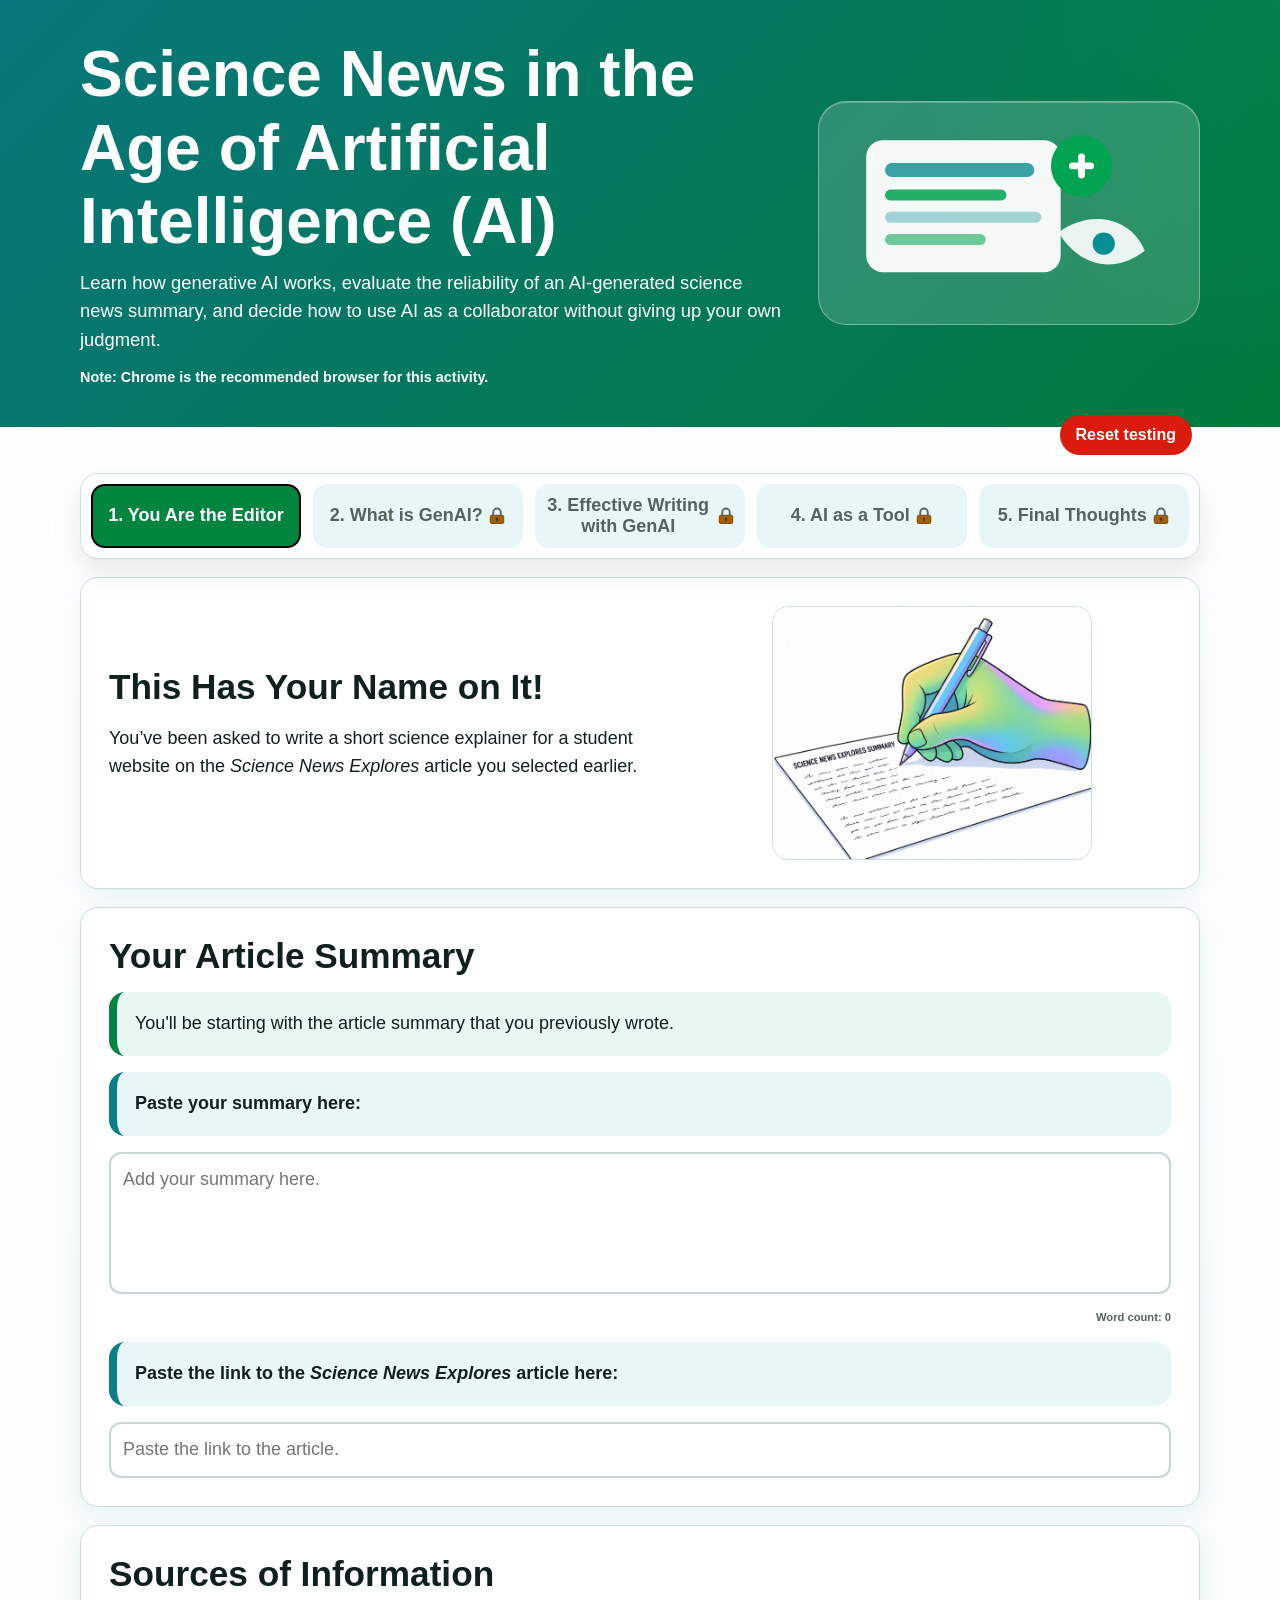
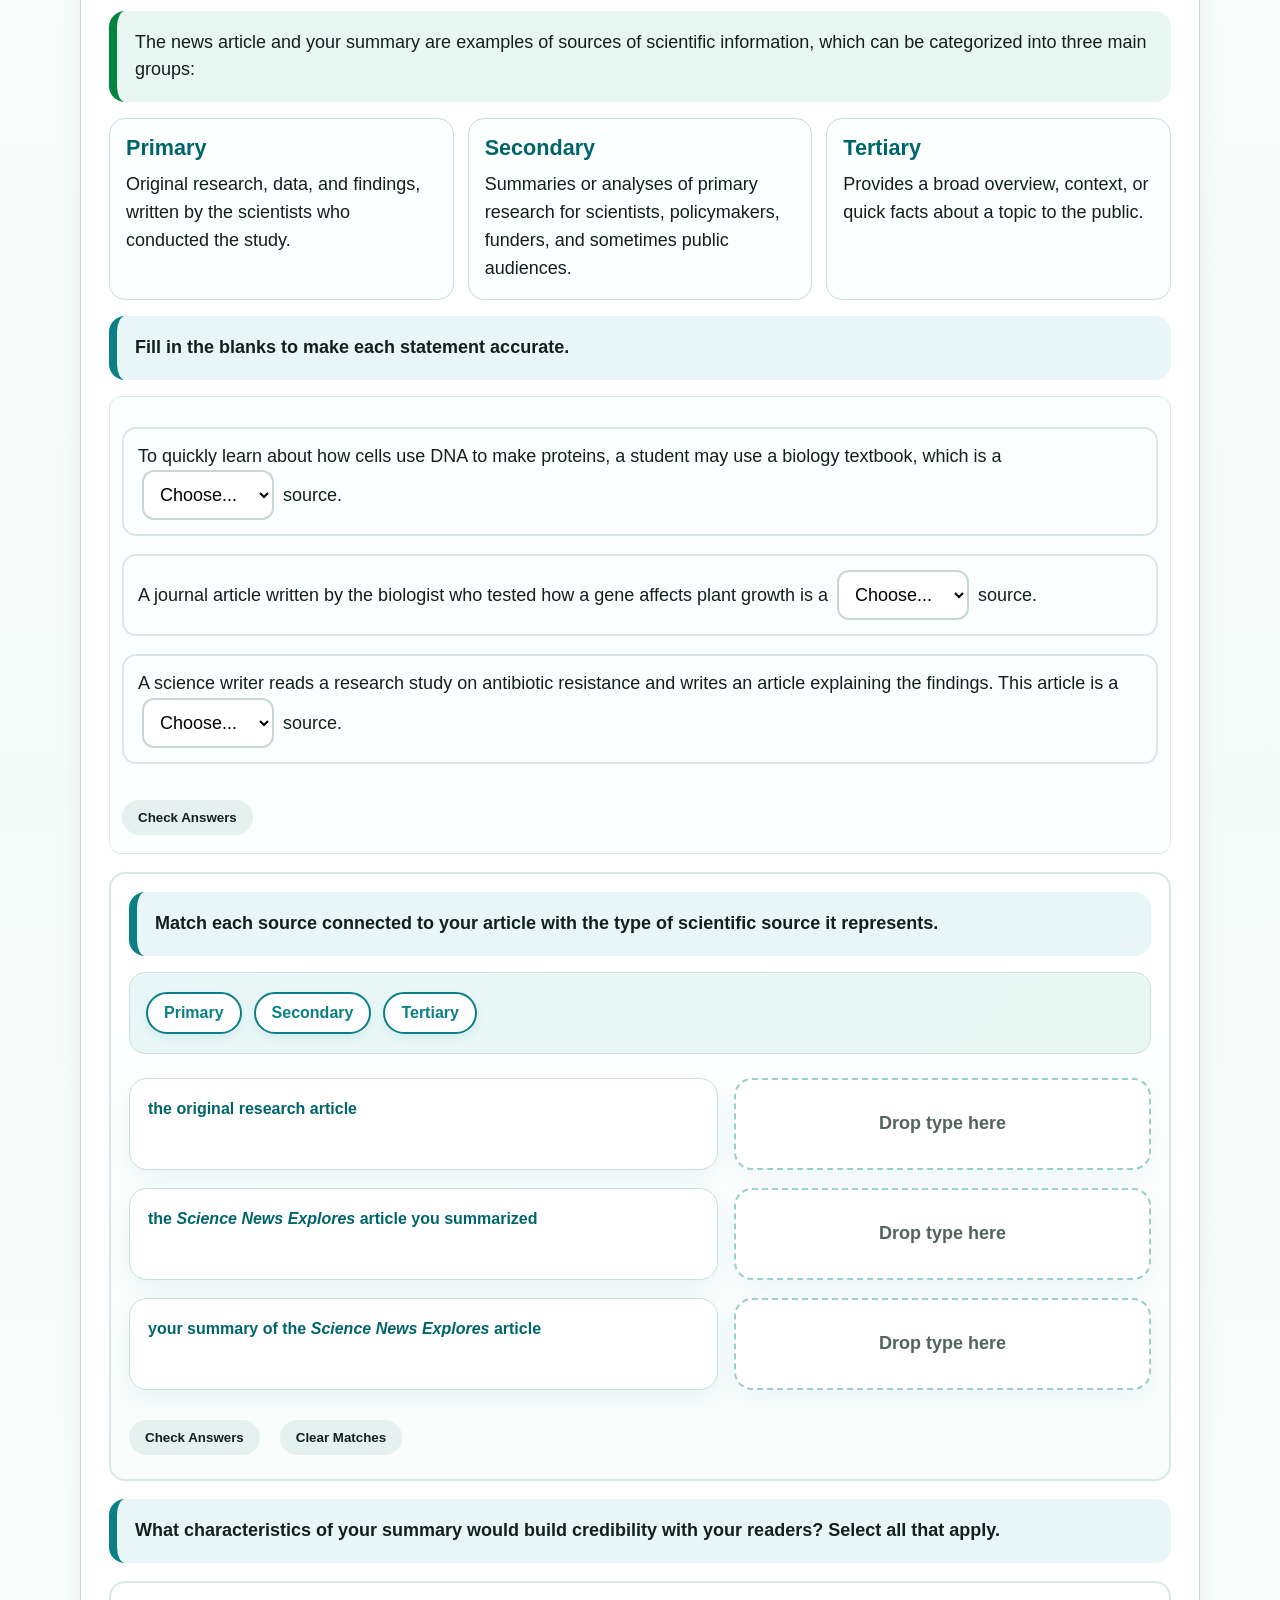
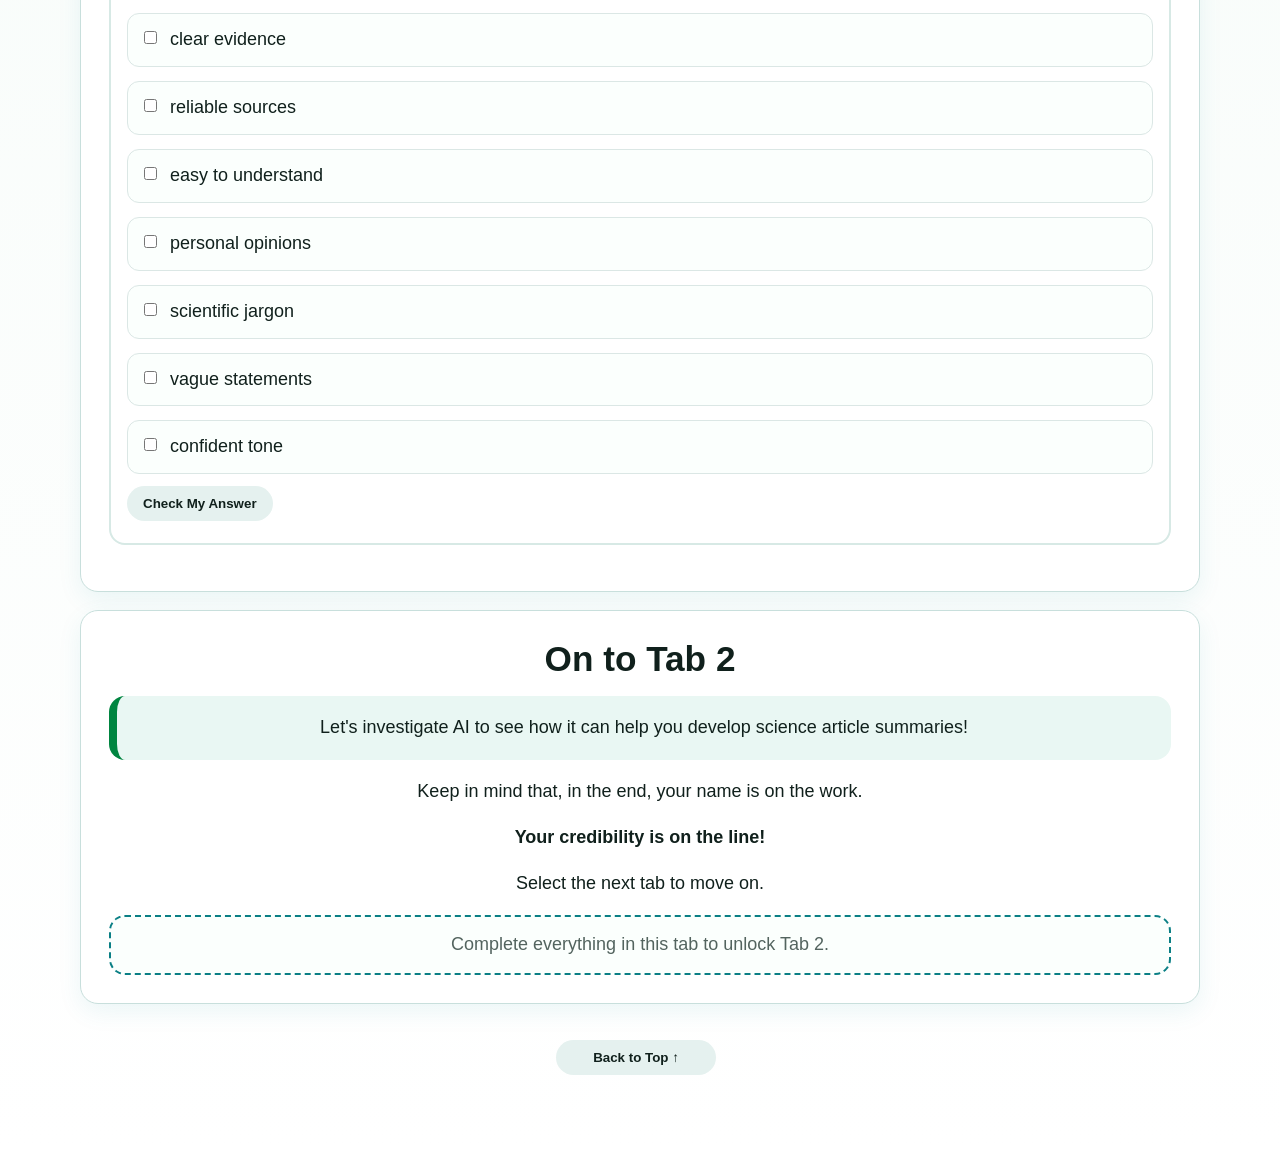
==== commit 791cebd2: "started working on the accessibility updates after the second round of testing." ====
--- a/Science in the News Project/index.html
+++ b/Science in the News Project/index.html
@@ -60,25 +60,61 @@
       Lesson Navigation
       ====================================================== -->
     <nav class="tabs" aria-label="Lesson tabs">
-      <button type="button" class="tab-button active" data-tab-button="0">
-        1. You Are the Editor
-      </button>
-
-      <button type="button" class="tab-button locked" data-tab-button="1">
-        2. What is GenAI?
-      </button>
-
-      <button type="button" class="tab-button locked" data-tab-button="2">
-        3. Effective Writing with GenAI
-      </button>
-
-      <button type="button" class="tab-button locked" data-tab-button="3">
-        4. AI as a Tool
-      </button>
-
-      <button type="button" class="tab-button locked" data-tab-button="4">
-        5. Final Thoughts
-      </button>
+      <ol class="tab-list" role="list">
+        <li>
+          <button type="button" class="tab-button active" data-tab-button="0">
+            <span class="tab-label">1. You Are the Editor</span>
+          </button>
+        </li>
+
+        <li>
+          <button type="button" class="tab-button locked" data-tab-button="1">
+            <span class="tab-label">2. What is GenAI?</span>
+            <svg class="lock-icon" viewBox="0 0 24 24" aria-hidden="true" focusable="false">
+              <rect class="lock-body" width="18" height="11" x="3" y="11" rx="2"></rect>
+              <path class="lock-shackle" d="M7 11V7a5 5 0 0 1 10 0v4"></path>
+              <circle class="lock-keyhole" cx="12" cy="15.5" r="1.5"></circle>
+              <rect class="lock-keyhole" x="11.25" y="16.5" width="1.5" height="3" rx="0.75"></rect>
+            </svg>
+          </button>
+        </li>
+
+        <li>
+          <button type="button" class="tab-button locked" data-tab-button="2">
+            <span class="tab-label">3. Effective Writing with GenAI</span>
+            <svg class="lock-icon" viewBox="0 0 24 24" aria-hidden="true" focusable="false">
+              <rect class="lock-body" width="18" height="11" x="3" y="11" rx="2"></rect>
+              <path class="lock-shackle" d="M7 11V7a5 5 0 0 1 10 0v4"></path>
+              <circle class="lock-keyhole" cx="12" cy="15.5" r="1.5"></circle>
+              <rect class="lock-keyhole" x="11.25" y="16.5" width="1.5" height="3" rx="0.75"></rect>
+            </svg>
+          </button>
+        </li>
+
+        <li>
+          <button type="button" class="tab-button locked" data-tab-button="3">
+            <span class="tab-label">4. AI as a Tool</span>
+            <svg class="lock-icon" viewBox="0 0 24 24" aria-hidden="true" focusable="false">
+              <rect class="lock-body" width="18" height="11" x="3" y="11" rx="2"></rect>
+              <path class="lock-shackle" d="M7 11V7a5 5 0 0 1 10 0v4"></path>
+              <circle class="lock-keyhole" cx="12" cy="15.5" r="1.5"></circle>
+              <rect class="lock-keyhole" x="11.25" y="16.5" width="1.5" height="3" rx="0.75"></rect>
+            </svg>
+          </button>
+        </li>
+
+        <li>
+          <button type="button" class="tab-button locked" data-tab-button="4">
+            <span class="tab-label">5. Final Thoughts</span>
+            <svg class="lock-icon" viewBox="0 0 24 24" aria-hidden="true" focusable="false">
+              <rect class="lock-body" width="18" height="11" x="3" y="11" rx="2"></rect>
+              <path class="lock-shackle" d="M7 11V7a5 5 0 0 1 10 0v4"></path>
+              <circle class="lock-keyhole" cx="12" cy="15.5" r="1.5"></circle>
+              <rect class="lock-keyhole" x="11.25" y="16.5" width="1.5" height="3" rx="0.75"></rect>
+            </svg>
+          </button>
+        </li>
+      </ol>
     </nav>
 
     <form id="lessonForm">
@@ -136,34 +172,32 @@
             can be categorized into three main groups:</p>
           <div class="source-grid">
             <div class="info-tile">
-              <strong>Primary</strong><br />
-              Original research, data, and findings, written by the scientists who conducted the study.
+              <h3>Primary</h3>
+              <p>Original research, data, and findings, written by the scientists who conducted the study.</p>
             </div>
 
             <div class="info-tile">
-              <strong>Secondary</strong><br />
-              Summaries or analyses of primary research for scientists, policymakers, funders, and sometimes public
-              audiences.
+              <h3>Secondary</h3>
+              <p>Summaries or analyses of primary research for scientists, policymakers, funders, and sometimes public
+                audiences.</p>
             </div>
 
             <div class="info-tile">
-              <strong>Tertiary</strong><br />
-              Provides a broad overview, context, or quick facts about a topic to the public.
+              <h3>Tertiary</h3>
+              <p>Provides a broad overview, context, or quick facts about a topic to the public.</p>
             </div>
           </div>
           <!-- Sentence Builder Activity -->
           <div class="sentence-builder" data-required-group="sentenceBuilder">
-            <p class="callout teal">Fill in the blanks to make each statement accurate.</p>
-
-            <div class="sentences">
+            <p class="callout teal" id="sentenceBuilderGroupLabel">Fill in the blanks to make each statement accurate.</p>
+
+            <div class="sentences" role="group" aria-labelledby="sentenceBuilderGroupLabel">
               <p class="sentence-item">
                 To quickly learn about how cells use DNA to make proteins, a student may use a biology textbook, which
                 is a
-                <label class="screen-reader-only" for="sourceSentence1">
-                  Choose the source type for the biology textbook example.
-                </label>
-                <select id="sourceSentence1" class="inline-select sentence-select" name="sourceSentence1"
-                  data-required>
+                <select id="sourceSentence1" class="inline-select sentence-select" name="sourceSentence1" data-required
+                  aria-label="Choose the source type for the biology textbook example."
+                  aria-describedby="sourceSentence1Status">
                   <option value="">Choose...</option>
                   <option value="Primary">
                     primary
@@ -175,16 +209,15 @@
                     tertiary
                   </option>
                 </select> source.
+                <span id="sourceSentence1Status" class="answer-status-icon" role="img" hidden></span>
 
               </p>
 
               <p class="sentence-item">
                 A journal article written by the biologist who tested how a gene affects plant growth is a
-                <label class="screen-reader-only" for="sourceSentence2">
-                  Choose the source type for the journal article example.
-                </label>
-                <select id="sourceSentence2" class="inline-select sentence-select" name="sourceSentence2"
-                  data-required>
+                <select id="sourceSentence2" class="inline-select sentence-select" name="sourceSentence2" data-required
+                  aria-label="Choose the source type for the journal article example."
+                  aria-describedby="sourceSentence2Status">
                   <option value="">Choose...</option>
                   <option value="primary" data-correct="true">
                     primary
@@ -197,16 +230,15 @@
                   </option>
                 </select>
                 source.
+                <span id="sourceSentence2Status" class="answer-status-icon" role="img" hidden></span>
               </p>
 
               <p class="sentence-item">
                 A science writer reads a research study on antibiotic resistance and writes an article explaining the
                 findings. This article is a
-                <label class="screen-reader-only" for="sourceSentence3">
-                  Choose the source type for the science news article example.
-                </label>
-                <select id="sourceSentence3" class="inline-select sentence-select" name="sourceSentence3"
-                  data-required>
+                <select id="sourceSentence3" class="inline-select sentence-select" name="sourceSentence3" data-required
+                  aria-label="Choose the source type for the science news article example."
+                  aria-describedby="sourceSentence3Status">
                   <option value="">Choose...</option>
                   <option value="Primary">
                     primary
@@ -219,6 +251,7 @@
                   </option>
                 </select>
                 source.
+                <span id="sourceSentence3Status" class="answer-status-icon" role="img" hidden></span>
               </p>
               <div class="sentence-check-row">
                 <button type="button" class="secondary-button" id="checkSentenceBuilder">
@@ -269,11 +302,12 @@
                   </div>
 
                   <div class="drop-zone-card">
-                    <div class="drop-zone" data-target="matchResearch" data-correct="Primary" tabindex="0"
+                    <div class="drop-zone" data-target="matchResearch" data-correct="Primary" tabindex="0" role="button"
                       aria-label="Drop source type for the original research article"
-                      aria-describedby="sourceMatchingKeyboardInstructions">
+                      aria-describedby="sourceMatchingKeyboardInstructions matchResearchStatus">
                       <span class="drop-zone-text">Drop type here</span>
                       <input type="hidden" id="matchResearch" name="matchResearch" data-required />
+                      <span id="matchResearchStatus" class="answer-status-icon" role="img" hidden></span>
                     </div>
                   </div>
                 </div>
@@ -284,11 +318,12 @@
                   </div>
 
                   <div class="drop-zone-card">
-                    <div class="drop-zone" data-target="matchNewsArticle" data-correct="Secondary" tabindex="0"
+                    <div class="drop-zone" data-target="matchNewsArticle" data-correct="Secondary" tabindex="0" role="button"
                       aria-label="Drop source type for the Science News Explores article"
-                      aria-describedby="sourceMatchingKeyboardInstructions">
+                      aria-describedby="sourceMatchingKeyboardInstructions matchNewsArticleStatus">
                       <span class="drop-zone-text">Drop type here</span>
                       <input type="hidden" id="matchNewsArticle" name="matchNewsArticle" data-required />
+                      <span id="matchNewsArticleStatus" class="answer-status-icon" role="img" hidden></span>
                     </div>
                   </div>
                 </div>
@@ -299,11 +334,12 @@
                   </div>
 
                   <div class="drop-zone-card">
-                    <div class="drop-zone" data-target="matchStudentSummary" data-correct="Tertiary" tabindex="0"
+                    <div class="drop-zone" data-target="matchStudentSummary" data-correct="Tertiary" tabindex="0" role="button"
                       aria-label="Drop source type for your summary"
-                      aria-describedby="sourceMatchingKeyboardInstructions">
+                      aria-describedby="sourceMatchingKeyboardInstructions matchStudentSummaryStatus">
                       <span class="drop-zone-text">Drop type here</span>
                       <input type="hidden" id="matchStudentSummary" name="matchStudentSummary" data-required />
+                      <span id="matchStudentSummaryStatus" class="answer-status-icon" role="img" hidden></span>
                     </div>
                   </div>
                 </div>
@@ -706,16 +742,16 @@
             <table class="rubric" aria-label="AI summary grading rubric">
               <thead>
                 <tr>
-                  <th>Criteria</th>
-                  <th>3 - Excellent</th>
-                  <th>2 - Good</th>
-                  <th>1 - Some Issues</th>
-                  <th>0 - Needs Work</th>
+                  <th scope="col">Criteria</th>
+                  <th scope="col">3 - Excellent</th>
+                  <th scope="col">2 - Good</th>
+                  <th scope="col">1 - Some Issues</th>
+                  <th scope="col">0 - Needs Work</th>
                 </tr>
               </thead>
               <tbody>
                 <tr>
-                  <td class="criteria">Covers the main ideas of the article</td>
+                  <th scope="row" class="criteria">Covers the main ideas of the article</th>
                   <td class="rubric-choice">
                     <label>
                       <input type="radio" name="rubric1" value="3" />
@@ -743,7 +779,7 @@
                 </tr>
 
                 <tr>
-                  <td class="criteria">Clear and easy to read</td>
+                  <th scope="row" class="criteria">Clear and easy to read</th>
                   <td class="rubric-choice">
                     <label>
                       <input type="radio" name="rubric2" value="3" />
@@ -772,7 +808,7 @@
                 </tr>
 
                 <tr>
-                  <td class="criteria">Summary length</td>
+                  <th scope="row" class="criteria">Summary length</th>
                   <td class="rubric-choice">
                     <label>
                       <input type="radio" name="rubric3" value="3" />
@@ -800,7 +836,7 @@
                 </tr>
 
                 <tr>
-                  <td class="criteria">Use of evidence</td>
+                  <th scope="row" class="criteria">Use of evidence</th>
                   <td class="rubric-choice">
                     <label>
                       <input type="radio" name="rubric4" value="3" />
@@ -828,7 +864,7 @@
                 </tr>
 
                 <tr>
-                  <td class="criteria">Source reliability</td>
+                  <th scope="row" class="criteria">Source reliability</th>
                   <td class="rubric-choice">
                     <label>
                       <input type="radio" name="rubric5" value="3" />
@@ -1107,7 +1143,8 @@
             placeholder="Paste the suggestions…"></textarea>
 
           <div class="check-answer-row">
-            <button type="button" id="checkChatbotSuggestions" class="secondary-button check-answer-button">
+            <button type="button" id="checkChatbotSuggestions" class="secondary-button check-answer-button"
+              data-check-answer-for="chatbotSuggestions">
               Check My Answer
             </button>
 
@@ -1127,7 +1164,8 @@
           </div>
 
           <div class="revision-check-row">
-            <button type="button" id="checkFinalSummaryRevision" class="secondary-button check-answer-button">
+            <button type="button" id="checkFinalSummaryRevision" class="secondary-button check-answer-button"
+              data-check-answer-for="finalSummaryRevision">
               Check My Answer
             </button>
 
--- a/Science in the News Project/styles.css
+++ b/Science in the News Project/styles.css
@@ -10,8 +10,10 @@
 :root {
     --green: #008540;
     --green-text: #007137;
-    --teal: #098D94;
+    --teal: #0A7F85;
     --teal-interactive: #067078;
+    --hero-green: #007A3B;
+    --hero-teal: #08767C;
     --white: #FFFFFF;
     --black: #000000;
 
@@ -23,7 +25,7 @@
     --text: #10201c;
     --muted: #53645f;
     --danger: #da1b0e;
-    --warning: #ce530c;
+    --warning: #C74F0A;
 
     --radius: 18px;
     --shadow: 0 12px 30px rgba(0, 0, 0, 0.09);
@@ -35,6 +37,12 @@
 
 * {
     box-sizing: border-box;
+}
+
+html,
+body {
+    max-width: 100%;
+    overflow-x: clip;
 }
 
 body {
@@ -81,6 +89,14 @@
 main.wrap {
     margin-top: -22px;
     padding-bottom: 60px;
+}
+
+form,
+.tab-panel,
+.card,
+section.card {
+    min-width: 0;
+    max-width: 100%;
 }
 
 ol,
@@ -109,7 +125,7 @@
     color: var(--white);
     background:
         radial-gradient(circle at top right, rgba(0, 163, 79, 0.2), transparent 28%),
-        linear-gradient(135deg, var(--teal), var(--green));
+        linear-gradient(135deg, var(--hero-teal), var(--hero-green));
 }
 
 .hero-grid {
@@ -117,6 +133,11 @@
     grid-template-columns: 1.3fr 0.7fr;
     gap: 28px;
     align-items: center;
+    min-width: 0;
+}
+
+.hero-grid>* {
+    min-width: 0;
 }
 
 .hero p {
@@ -126,6 +147,9 @@
 }
 
 .hero-art {
+    width: 100%;
+    max-width: 100%;
+    min-width: 0;
     min-height: 220px;
     display: grid;
     place-items: center;
@@ -138,6 +162,7 @@
 
 .hero-art svg {
     width: 95%;
+    max-width: 100%;
     height: auto;
 }
 
@@ -146,6 +171,7 @@
     font-weight: bold;
     font-size: 0.9rem;
 }
+
 /* ============================================================
     4. Tabs and Tab Panels
    ============================================================ */
@@ -154,9 +180,6 @@
     position: sticky;
     top: 0;
     z-index: 10;
-    display: grid;
-    grid-template-columns: repeat(5, 1fr);
-    gap: 12px;
     margin-bottom: 18px;
     padding: 10px;
     border: 1px solid var(--border);
@@ -166,7 +189,26 @@
     backdrop-filter: blur(12px);
 }
 
+.tab-list {
+    display: grid;
+    grid-template-columns: repeat(5, 1fr);
+    gap: 12px;
+    margin: 0;
+    padding: 0;
+    list-style: none;
+}
+
+.tab-list>li {
+    display: flex;
+    min-width: 0;
+}
+
 .tab-button {
+    display: flex;
+    align-items: center;
+    justify-content: center;
+    gap: 0.35rem;
+    width: 100%;
     min-height: 64px;
     padding: 5px 8px;
     border: 2px solid transparent;
@@ -178,6 +220,10 @@
     font-size: 1.125rem;
 }
 
+.tab-label {
+    min-width: 0;
+}
+
 .tab-button.active {
     border-color: var(--black);
     background: var(--green);
@@ -185,12 +231,37 @@
 }
 
 .tab-button.locked {
-    opacity: 0.7;
+    color: var(--muted);
     cursor: not-allowed;
 }
 
-.tab-button.locked::after {
-    content: " 🔒";
+.lock-icon {
+    display: none;
+    flex: 0 0 auto;
+    width: 1em;
+    height: 1em;
+}
+
+.lock-body {
+    fill: #A85F00;
+    stroke: #7A4500;
+    stroke-width: 1.25;
+}
+
+.lock-shackle {
+    fill: none;
+    stroke: #59636B;
+    stroke-width: 2.5;
+    stroke-linecap: round;
+    stroke-linejoin: round;
+}
+
+.lock-keyhole {
+    fill: #2E251C;
+}
+
+.tab-button.locked .lock-icon {
+    display: block;
 }
 
 .tab-panel {
@@ -200,6 +271,7 @@
 .tab-panel.active {
     display: block;
 }
+
 /* ============================================================
     5. Cards, Callouts, and General Layout
    ============================================================ */
@@ -239,7 +311,7 @@
     margin: 0;
 }
 
-.callout p + p {
+.callout p+p {
     margin-top: 1rem;
 }
 
@@ -258,8 +330,12 @@
     background: #fbfffd;
 }
 
-.info-tile strong {
+.info-tile h3 {
     color: #00656a;
+}
+
+.info-tile p {
+    margin: 0;
 }
 
 .footer-actions {
@@ -339,7 +415,7 @@
 
 textarea {
     min-height: 130px;
-    overflow: hidden;
+    overflow-y: auto;
     resize: none;
 }
 
@@ -599,12 +675,12 @@
     padding-right: 12px;
 }
 
-.sentence-item::after {
+.answer-status-icon {
     position: absolute;
     top: 50%;
-    right: 18px;
+    right: 14px;
     transform: translateY(-50%);
-    display: none;
+    display: flex;
     width: 28px;
     height: 28px;
     border-radius: 999px;
@@ -615,25 +691,27 @@
     line-height: 1;
 }
 
-.sentence-item.is-correct::after {
-    content: "✓";
-    display: flex;
+.answer-status-icon[hidden] {
+    display: none;
+}
+
+.sentence-item>.answer-status-icon {
+    right: 18px;
+}
+
+.answer-status-icon[data-status="correct"] {
     background: #effaf3;
     color: var(--green);
     border: 2px solid var(--green);
 }
 
-.sentence-item.is-incorrect::after {
-    content: "✕";
-    display: flex;
+.answer-status-icon[data-status="incorrect"] {
     background: #fff5f5;
     color: var(--danger);
     border: 2px solid var(--danger);
 }
 
-.sentence-item.needs-answer::after {
-    content: "!";
-    display: flex;
+.answer-status-icon[data-status="needsAnswer"] {
     background: #fffaeb;
     color: var(--warning);
     border: 2px solid var(--warning);
@@ -679,46 +757,6 @@
     padding-right: 52px;
 }
 
-.drop-zone::after {
-    position: absolute;
-    top: 50%;
-    right: 14px;
-    transform: translateY(-50%);
-    display: none;
-    width: 28px;
-    height: 28px;
-    border-radius: 999px;
-    align-items: center;
-    justify-content: center;
-    font-size: 1.1rem;
-    font-weight: 900;
-    line-height: 1;
-}
-
-.drop-zone.correct::after {
-    content: "✓";
-    display: flex;
-    background: #effaf3;
-    color: var(--green);
-    border: 2px solid var(--green);
-}
-
-.drop-zone.incorrect::after {
-    content: "✕";
-    display: flex;
-    background: #fff5f5;
-    color: var(--danger);
-    border: 2px solid var(--danger);
-}
-
-.drop-zone.needs-answer::after {
-    content: "!";
-    display: flex;
-    background: #fffaeb;
-    color: var(--warning);
-    border: 2px solid var(--warning);
-}
-
 /* ============================================================
     12. Source Matching Focus and Selection
    ============================================================ */
@@ -735,6 +773,7 @@
     outline: 4px solid var(--teal);
     outline-offset: 4px;
     background: rgba(0, 163, 79, 0.25);
+    color: #006268;
     box-shadow:
         0 0 0 6px var(--white),
         0 0 0 10px var(--green);
@@ -1001,7 +1040,9 @@
    ============================================================ */
 
 .rubric-wrap {
+    max-width: 100%;
     overflow-x: auto;
+    overscroll-behavior-inline: contain;
 }
 
 table.rubric {
@@ -1022,6 +1063,11 @@
 .rubric th {
     background: #f7faf9;
     font-size: 1.05rem;
+}
+
+.rubric tbody th {
+    background: var(--white);
+    font-size: inherit;
 }
 
 .rubric .criteria {
@@ -1200,16 +1246,36 @@
     .hero-grid,
     .two-col,
     .drag-match-row {
-        grid-template-columns: 1fr;
+        grid-template-columns: minmax(0, 1fr);
+    }
+
+    .hero-grid>*,
+    .two-col>*,
+    .drag-match-row>* {
+        min-width: 0;
     }
 
     .tabs {
         position: static;
+    }
+
+    .tab-list {
         grid-template-columns: 1fr;
     }
 
     .question-image {
         max-width: 260px;
+    }
+}
+
+@media (max-width: 480px) {
+    .wrap {
+        width: calc(100% - 16px);
+    }
+
+    header.hero {
+        padding-right: 8px;
+        padding-left: 8px;
     }
 }
 
@@ -1285,7 +1351,7 @@
         line-height: 1.35 !important;
     }
 
-    .source-grid .info-tile strong {
+    .source-grid .info-tile h3 {
         font-size: 11pt !important;
     }
 
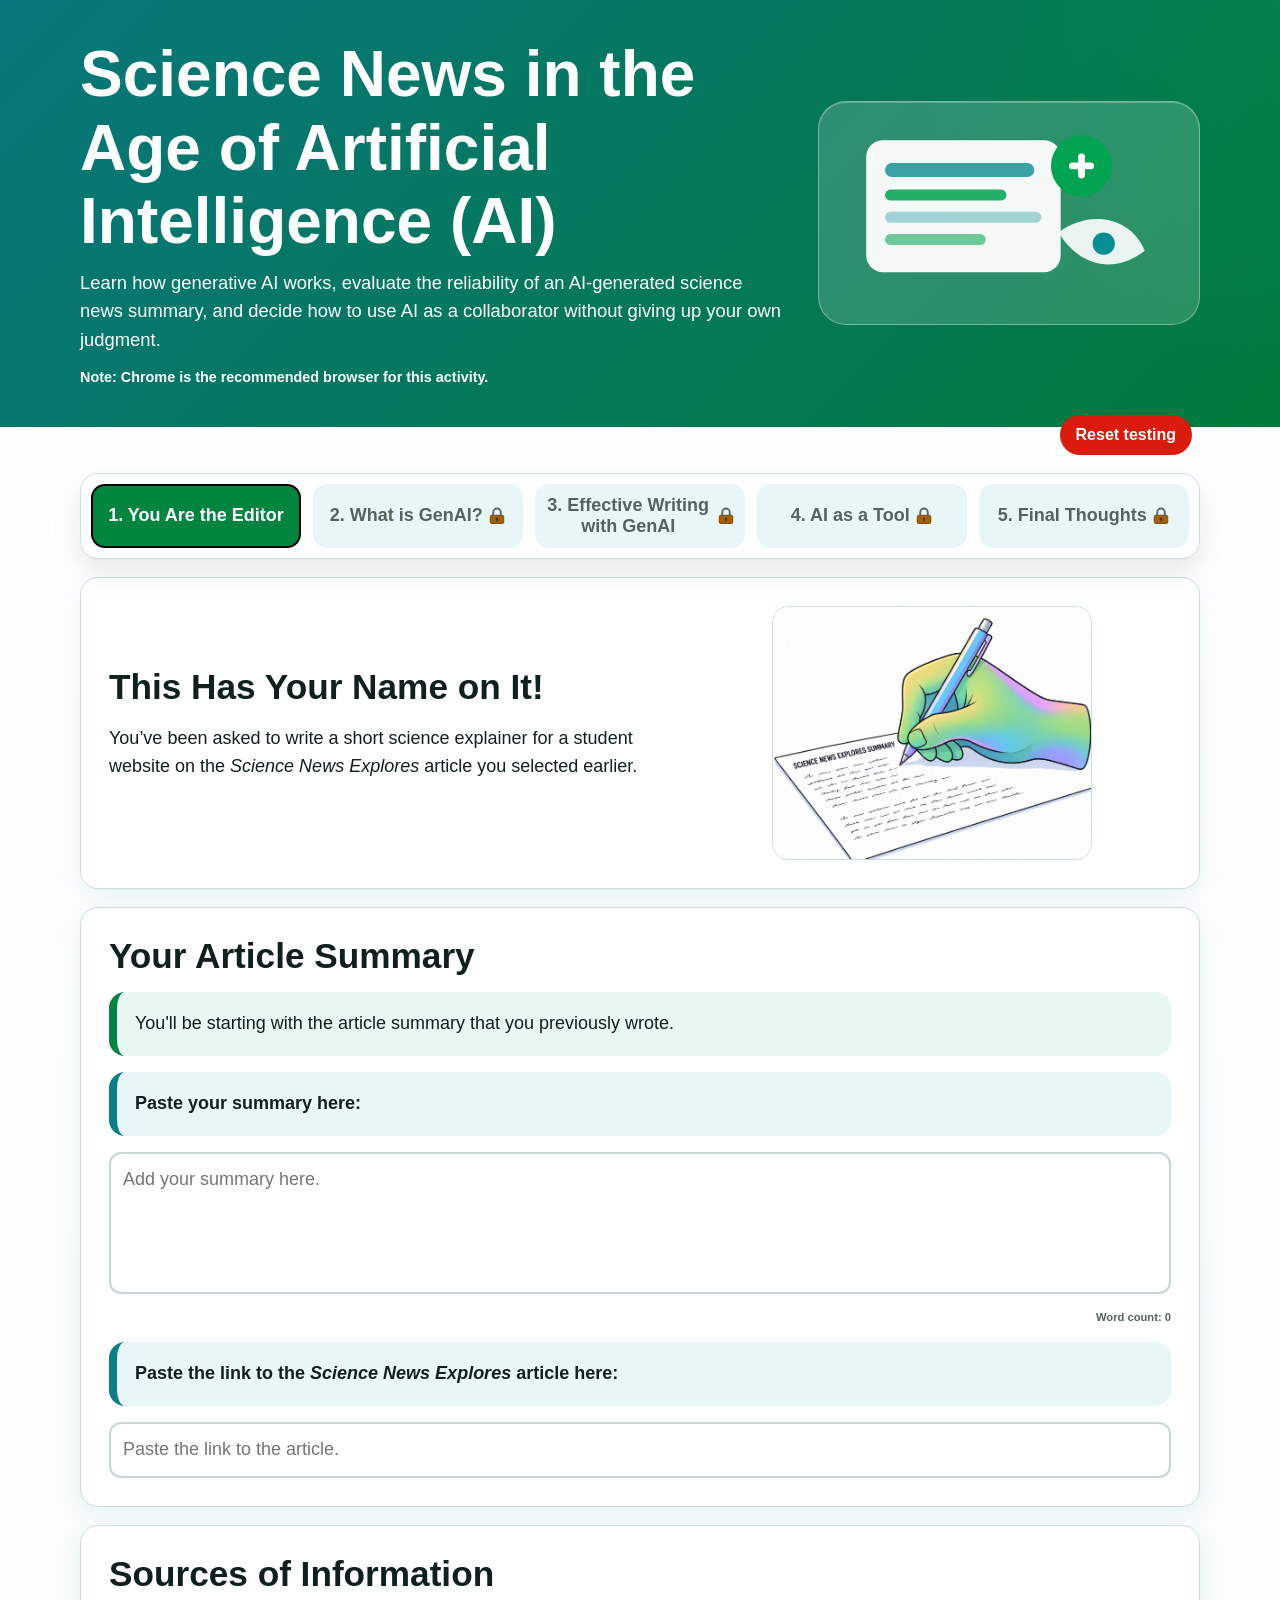
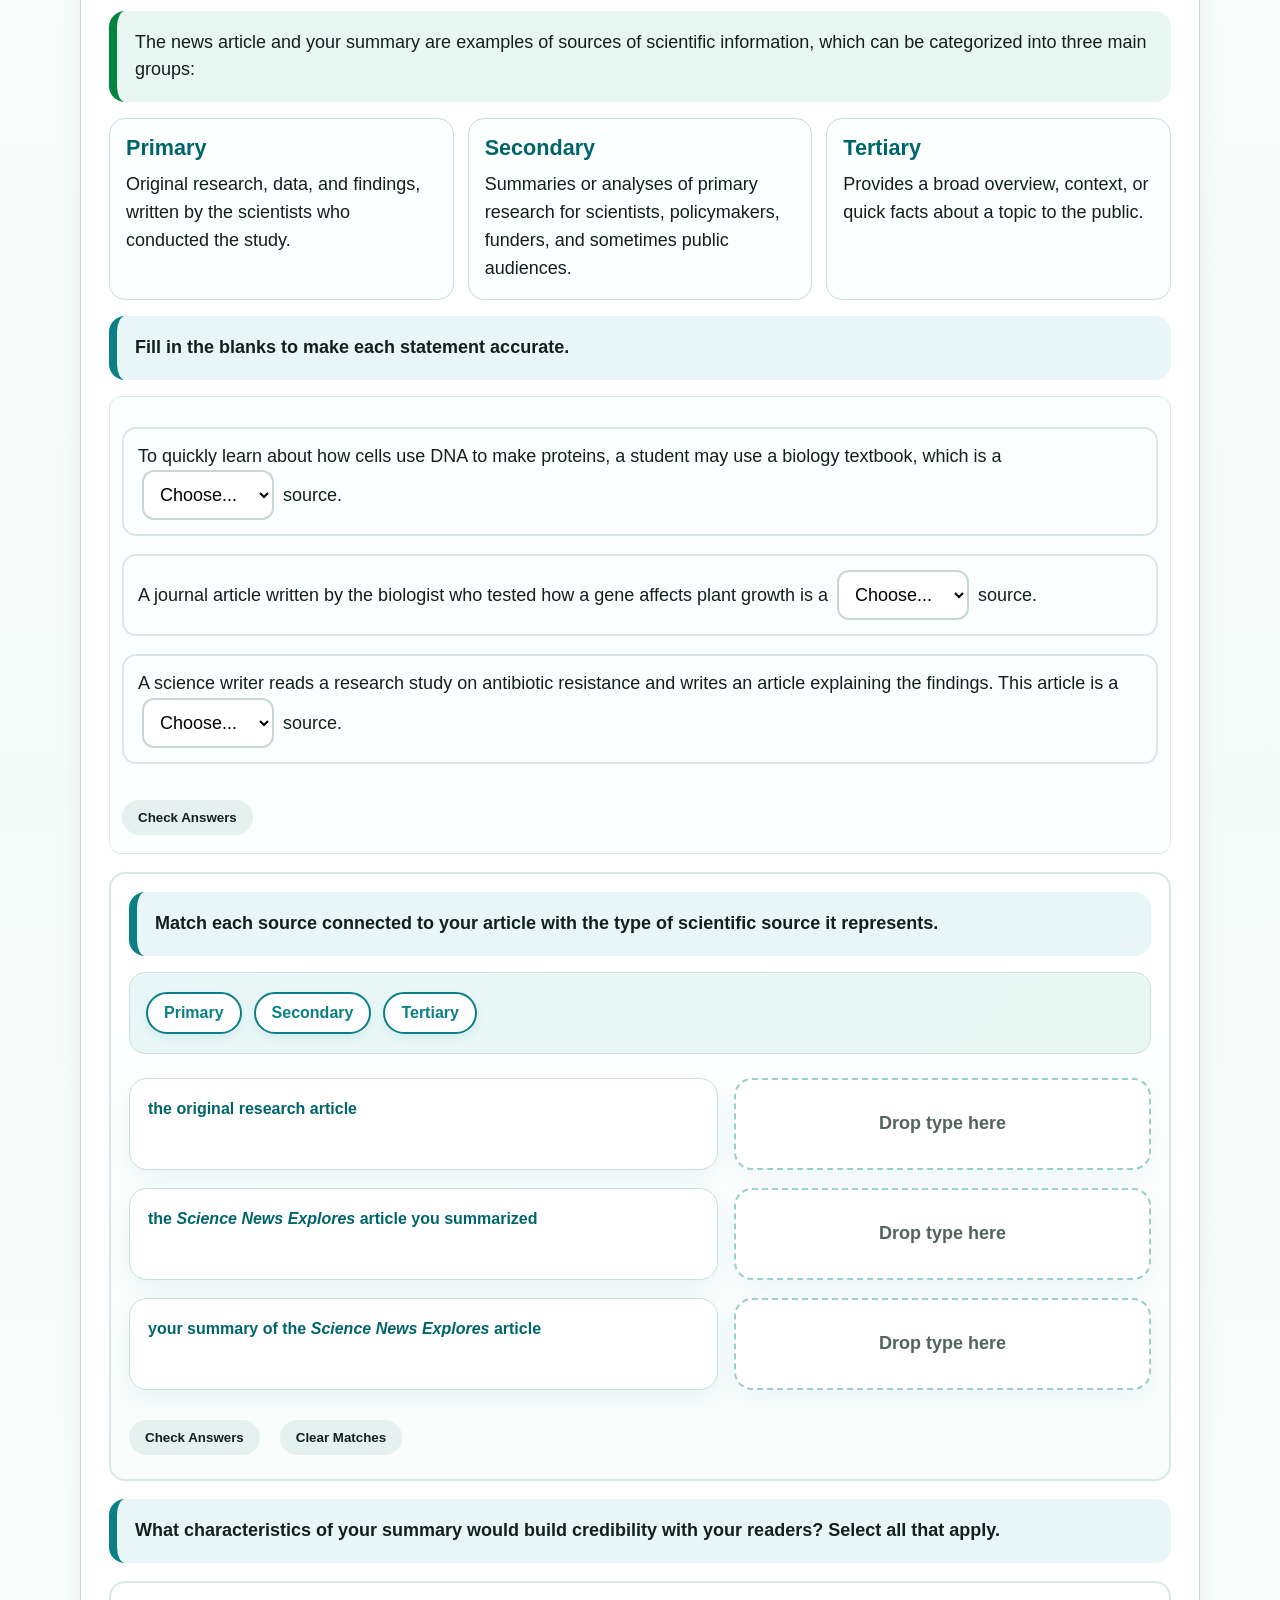
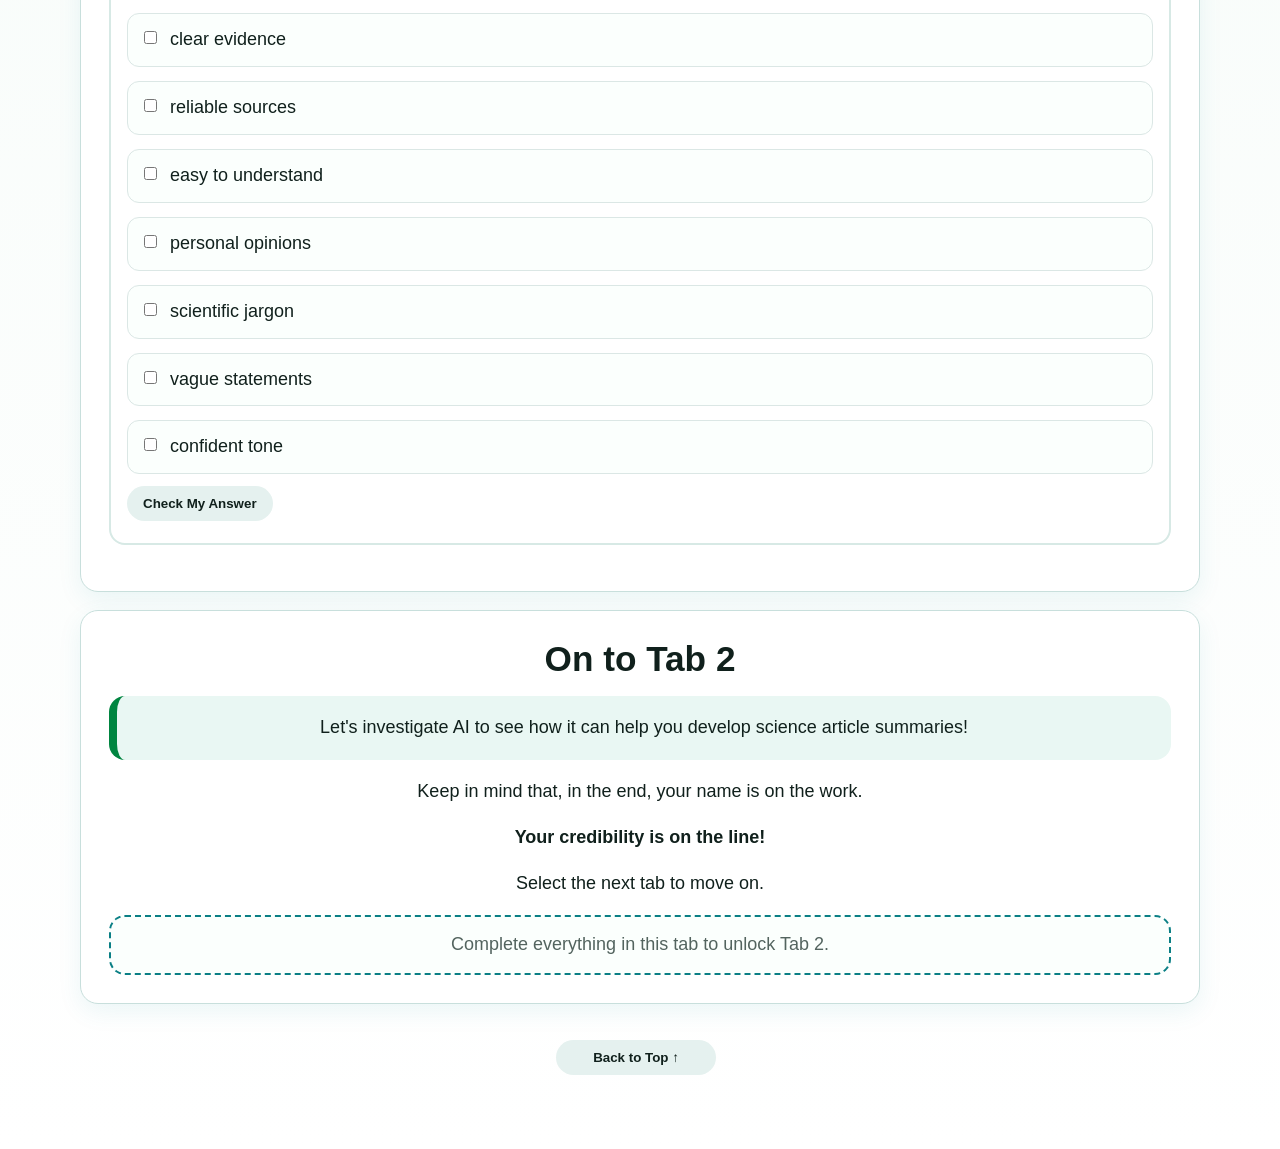
==== commit 97ea7913: "fixed native browser video player added custom controls" ====
--- a/Science in the News Project/index.html
+++ b/Science in the News Project/index.html
@@ -577,8 +577,7 @@
             <div class="toggle-panel" id="helpPanel">
               <p>
                 Watch this short demo. It loops automatically, and you can pause or
-                scrub it with the
-                built-in controls.
+                scrub it with the controls below the video.
               </p>
               <div class="local-video-accessible-wrapper" tabindex="0" role="group" aria-labelledby="howToVideoLabel"
                 aria-describedby="howToVideoStatus">
@@ -596,6 +595,71 @@
                     <source src="./assets/drag_example.mov" type="video/mp4" />
                     Your browser does not support the video tag.
                   </video>
+
+                  <div class="local-video-controls" id="howToVideoControls" hidden>
+                    <button type="button" class="local-video-control-button" id="howToVideoPlay"
+                      aria-controls="howToVideo" aria-label="Play video" title="Play">
+                      <svg class="local-video-icon local-video-play-icon" viewBox="0 0 24 24" aria-hidden="true">
+                        <path d="M8 5v14l11-7z"></path>
+                      </svg>
+                      <svg class="local-video-icon local-video-pause-icon" viewBox="0 0 24 24" aria-hidden="true">
+                        <path d="M6 5h4v14H6zm8 0h4v14h-4z"></path>
+                      </svg>
+                    </button>
+
+                    <button type="button" class="local-video-control-button" id="howToVideoRestart"
+                      aria-controls="howToVideo" aria-label="Restart video" title="Restart">
+                      <svg class="local-video-icon" viewBox="0 0 24 24" aria-hidden="true">
+                        <path d="M4 4v6h6"></path>
+                        <path d="M5.7 15a7 7 0 1 0 .5-7.5L4 10"></path>
+                      </svg>
+                    </button>
+
+                    <div class="local-video-seek">
+                      <label for="howToVideoSeek" class="screen-reader-only">Video progress</label>
+                      <input type="range" id="howToVideoSeek" min="0" max="0" value="0" step="0.01"
+                        aria-controls="howToVideo" aria-valuetext="0 seconds of 0 seconds" />
+                    </div>
+
+                    <div class="local-video-time" aria-label="Video time">
+                      <span id="howToVideoCurrentTime">0:00</span>
+                      <span aria-hidden="true"> / </span>
+                      <span class="screen-reader-only">of</span>
+                      <span id="howToVideoDuration">0:00</span>
+                    </div>
+
+                    <details class="local-video-speed" id="howToVideoSpeed">
+                      <summary id="howToVideoSpeedSummary" aria-label="Playback speed, normal" title="Playback speed">
+                        <span id="howToVideoSpeedValue" aria-hidden="true">1×</span>
+                        <svg class="local-video-speed-chevron" viewBox="0 0 12 8" aria-hidden="true">
+                          <path d="m1 1 5 5 5-5"></path>
+                        </svg>
+                      </summary>
+
+                      <div class="local-video-speed-options" role="radiogroup"
+                        aria-labelledby="howToVideoSpeedLabel">
+                        <span class="local-video-speed-options-title" id="howToVideoSpeedLabel">Playback speed</span>
+                        <label><input type="radio" name="howToVideoPlaybackRate" value="0.5">0.5×</label>
+                        <label><input type="radio" name="howToVideoPlaybackRate" value="0.75">0.75×</label>
+                        <label><input type="radio" name="howToVideoPlaybackRate" value="1" checked>Normal</label>
+                        <label><input type="radio" name="howToVideoPlaybackRate" value="1.25">1.25×</label>
+                        <label><input type="radio" name="howToVideoPlaybackRate" value="1.5">1.5×</label>
+                        <label><input type="radio" name="howToVideoPlaybackRate" value="2">2×</label>
+                      </div>
+                    </details>
+
+                    <button type="button" class="local-video-control-button" id="howToVideoFullscreen"
+                      aria-controls="howToVideo" aria-label="Enter full screen" title="Full screen">
+                      <svg class="local-video-icon local-video-enter-fullscreen-icon" viewBox="0 0 24 24"
+                        aria-hidden="true">
+                        <path d="M4 9V4h5M15 4h5v5M20 15v5h-5M9 20H4v-5"></path>
+                      </svg>
+                      <svg class="local-video-icon local-video-exit-fullscreen-icon" viewBox="0 0 24 24"
+                        aria-hidden="true">
+                        <path d="M9 4v5H4M20 9h-5V4M15 20v-5h5M4 15h5v5"></path>
+                      </svg>
+                    </button>
+                  </div>
                 </div>
               </div>
             </div>
--- a/Science in the News Project/styles.css
+++ b/Science in the News Project/styles.css
@@ -1011,6 +1011,311 @@
     background: #000;
 }
 
+.local-video-controls {
+    display: flex;
+    gap: 4px;
+    align-items: center;
+    min-height: 56px;
+    padding: 6px 8px;
+    color: #fff;
+    background: linear-gradient(180deg, #20272c, #111619);
+    font-family: Arial, Helvetica, sans-serif;
+}
+
+.local-video-controls button,
+.local-video-controls input {
+    font: inherit;
+}
+
+.local-video-controls[hidden] {
+    display: none;
+}
+
+.local-video-control-button {
+    display: grid;
+    flex: 0 0 42px;
+    place-items: center;
+    width: 42px;
+    height: 42px;
+    padding: 0;
+    border: 0;
+    border-radius: 50%;
+    color: #fff;
+    background: transparent;
+    cursor: pointer;
+}
+
+.local-video-control-button:hover {
+    background: #3b474e;
+}
+
+.local-video-control-button:focus-visible,
+.local-video-seek input:focus-visible,
+.local-video-speed summary:focus-visible {
+    outline: 3px solid var(--teal);
+    outline-offset: 2px;
+    box-shadow:
+        0 0 0 5px var(--white),
+        0 0 0 8px var(--green);
+}
+
+.local-video-icon {
+    width: 24px;
+    height: 24px;
+    fill: currentColor;
+}
+
+.local-video-icon path {
+    vector-effect: non-scaling-stroke;
+}
+
+#howToVideoRestart .local-video-icon,
+#howToVideoFullscreen .local-video-icon {
+    fill: none;
+    stroke: currentColor;
+    stroke-width: 2;
+    stroke-linecap: round;
+    stroke-linejoin: round;
+}
+
+.local-video-pause-icon,
+.local-video-exit-fullscreen-icon,
+.local-video-control-button.is-playing .local-video-play-icon,
+.local-video-control-button.is-fullscreen .local-video-enter-fullscreen-icon {
+    display: none;
+}
+
+.local-video-control-button.is-playing .local-video-pause-icon,
+.local-video-control-button.is-fullscreen .local-video-exit-fullscreen-icon {
+    display: block;
+}
+
+.local-video-seek {
+    flex: 1 1 auto;
+    display: flex;
+    align-items: center;
+    min-width: 70px;
+    min-height: 44px;
+}
+
+.local-video-seek input {
+    width: 100%;
+    height: 44px;
+    margin: 0;
+    padding: 0;
+    border: 0;
+    border-radius: 0;
+    background: transparent;
+    cursor: pointer;
+    appearance: none;
+    -webkit-appearance: none;
+}
+
+.local-video-seek input::-webkit-slider-runnable-track {
+    height: 8px;
+    border: 1px solid #dce5e9;
+    border-radius: 999px;
+    background:
+        linear-gradient(to right,
+            var(--green) 0,
+            var(--green) var(--seek-progress, 0%),
+            #dce5e9 var(--seek-progress, 0%),
+            #dce5e9 100%);
+}
+
+.local-video-seek input::-webkit-slider-thumb {
+    width: 20px;
+    height: 20px;
+    margin-top: -7px;
+    border: 2px solid #111619;
+    border-radius: 50%;
+    background: #fff;
+    box-shadow: 0 0 0 1px #fff;
+    appearance: none;
+    -webkit-appearance: none;
+}
+
+.local-video-seek input::-moz-range-track {
+    height: 8px;
+    border: 1px solid #dce5e9;
+    border-radius: 5px;
+    background: #dce5e9;
+}
+
+.local-video-seek input::-moz-range-progress {
+    height: 8px;
+    border-radius: 4px;
+    background: var(--green);
+}
+
+.local-video-seek input::-moz-range-thumb {
+    width: 18px;
+    height: 18px;
+    border: 2px solid #111619;
+    border-radius: 50%;
+    background: #fff;
+}
+
+.local-video-time {
+    flex: 0 0 auto;
+    min-width: 76px;
+    font-size: 0.84rem;
+    font-weight: 700;
+    font-variant-numeric: tabular-nums;
+    text-align: center;
+    white-space: nowrap;
+}
+
+.local-video-speed {
+    position: relative;
+    flex: 0 0 auto;
+}
+
+.local-video-speed summary {
+    display: flex;
+    gap: 5px;
+    align-items: center;
+    justify-content: center;
+    min-width: 56px;
+    height: 42px;
+    padding: 0 8px;
+    border-radius: 21px;
+    color: #fff;
+    font-size: 0.84rem;
+    font-weight: 800;
+    cursor: pointer;
+    list-style: none;
+}
+
+.local-video-speed summary::-webkit-details-marker {
+    display: none;
+}
+
+.local-video-speed summary:hover,
+.local-video-speed[open] summary {
+    background: #3b474e;
+}
+
+.local-video-speed-chevron {
+    width: 10px;
+    height: 7px;
+    fill: none;
+    stroke: currentColor;
+    stroke-width: 2;
+    stroke-linecap: round;
+    stroke-linejoin: round;
+    transition: transform 150ms ease;
+}
+
+.local-video-speed[open] .local-video-speed-chevron {
+    transform: rotate(180deg);
+}
+
+.local-video-speed-options {
+    position: absolute;
+    right: 0;
+    bottom: calc(100% + 8px);
+    z-index: 2;
+    display: grid;
+    grid-template-columns: repeat(2, minmax(0, 1fr));
+    gap: 4px;
+    width: 224px;
+    margin: 0;
+    padding: 8px;
+    border: 2px solid #111619;
+    border-radius: 10px;
+    color: #111619;
+    background: #fff;
+    box-shadow: 0 8px 24px rgba(0, 0, 0, 0.32);
+}
+
+.local-video-speed-options-title {
+    display: block;
+    grid-column: 1 / -1;
+    width: 100%;
+    padding: 2px 8px 6px;
+    font-size: 0.82rem;
+    font-weight: 800;
+}
+
+.local-video-speed-options label {
+    display: flex;
+    gap: 9px;
+    align-items: center;
+    min-height: 36px;
+    padding: 5px 8px;
+    border-radius: 6px;
+    font-size: 0.84rem;
+    font-weight: 700;
+    cursor: pointer;
+}
+
+.local-video-speed-options label:hover {
+    background: #e7f2f3;
+}
+
+.local-video-speed-options label:has(input:checked) {
+    color: #fff;
+    background: var(--teal-interactive);
+}
+
+.local-video-speed-options input {
+    width: 18px;
+    height: 18px;
+    margin: 0;
+    accent-color: var(--teal-interactive);
+}
+
+.local-video-speed-options label:has(input:focus-visible) {
+    outline: 3px solid var(--teal);
+    outline-offset: 2px;
+    box-shadow:
+        0 0 0 5px var(--white),
+        0 0 0 8px var(--green);
+}
+
+.local-video-speed-options input:focus-visible {
+    outline: none;
+    box-shadow: none;
+}
+
+.local-video-speed-options label:has(input:checked) input {
+    accent-color: #fff;
+}
+
+@media (max-width: 520px) {
+    .local-video-controls {
+        flex-wrap: wrap;
+    }
+
+    .local-video-seek {
+        order: -1;
+        flex-basis: calc(100% - 84px);
+    }
+
+    .local-video-time {
+        order: -1;
+    }
+}
+
+.video-wrap:fullscreen {
+    display: flex;
+    flex-direction: column;
+    justify-content: center;
+    max-width: none;
+    border-radius: 0;
+}
+
+.video-wrap:fullscreen video {
+    flex: 1 1 auto;
+    min-height: 0;
+    object-fit: contain;
+}
+
+.video-wrap:fullscreen .local-video-controls {
+    flex: 0 0 auto;
+}
+
 .video-status {
     margin: 12px 0;
     padding: 12px 14px;
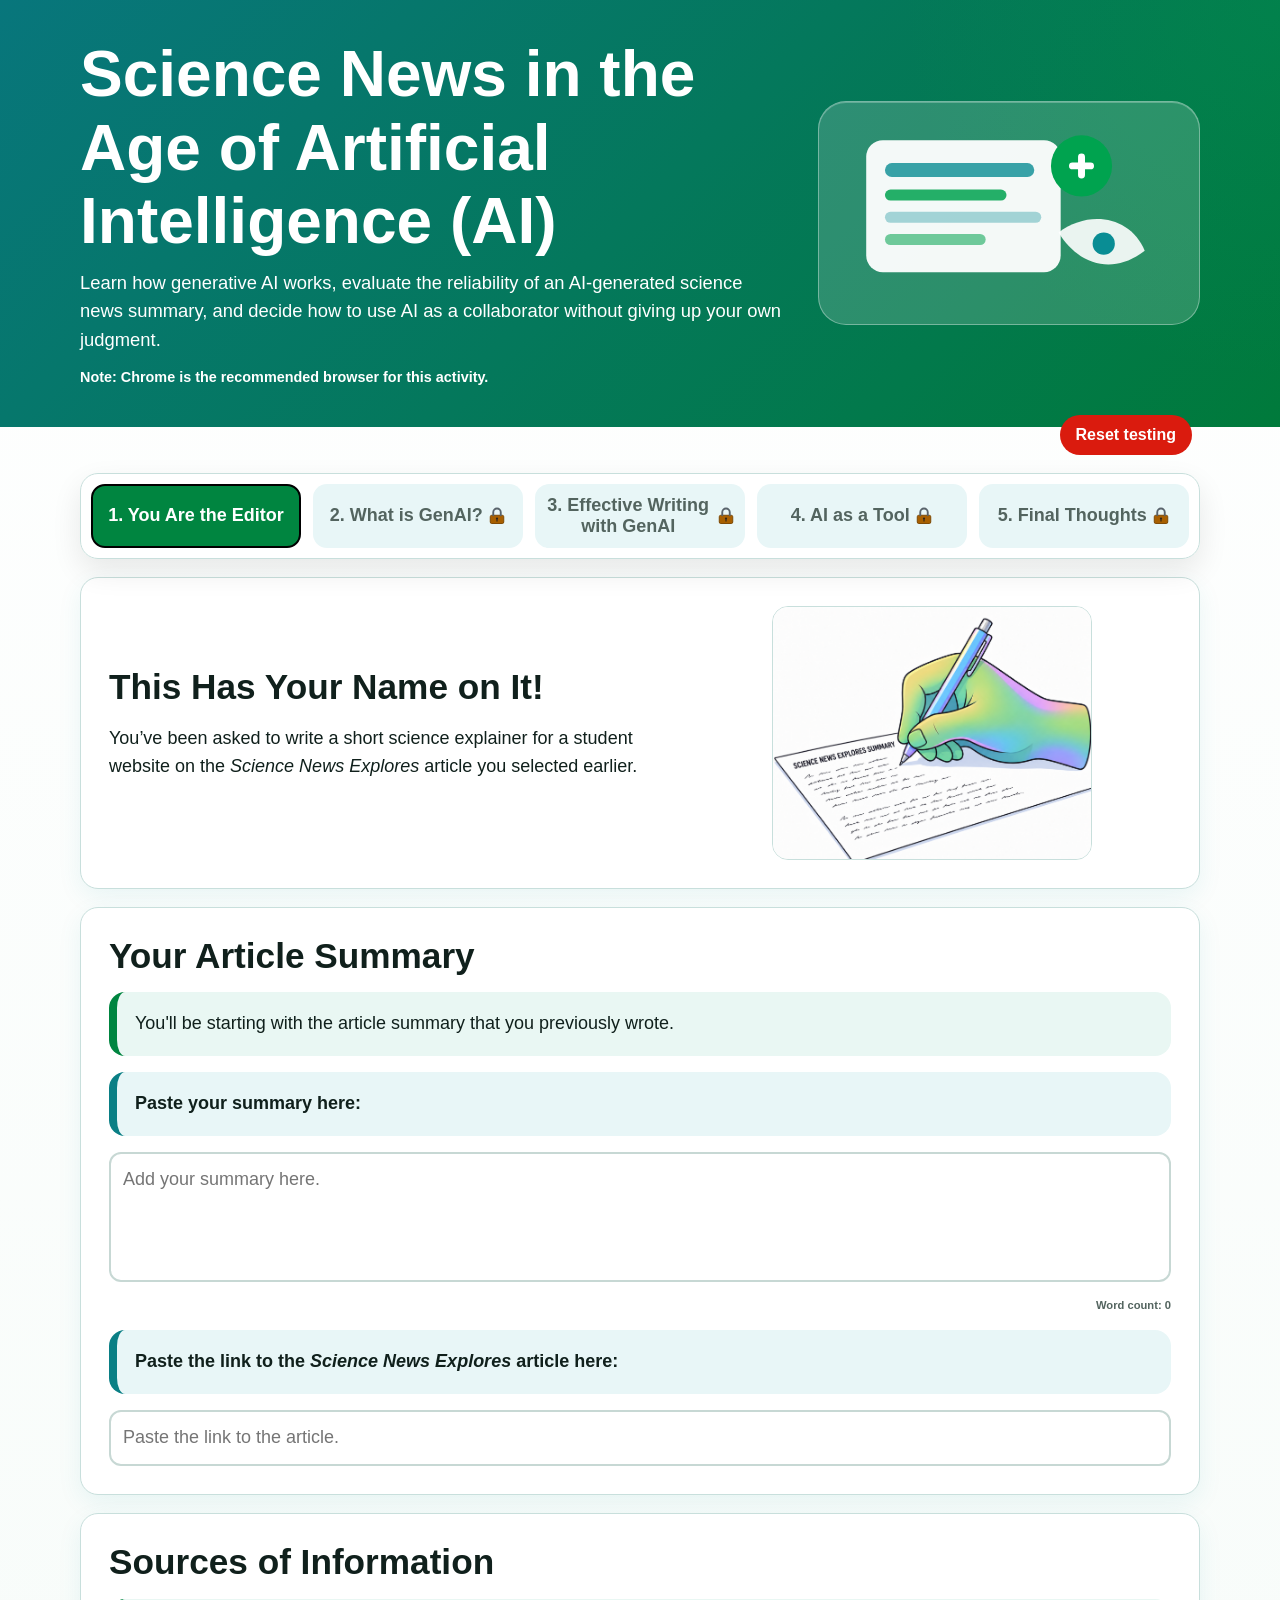
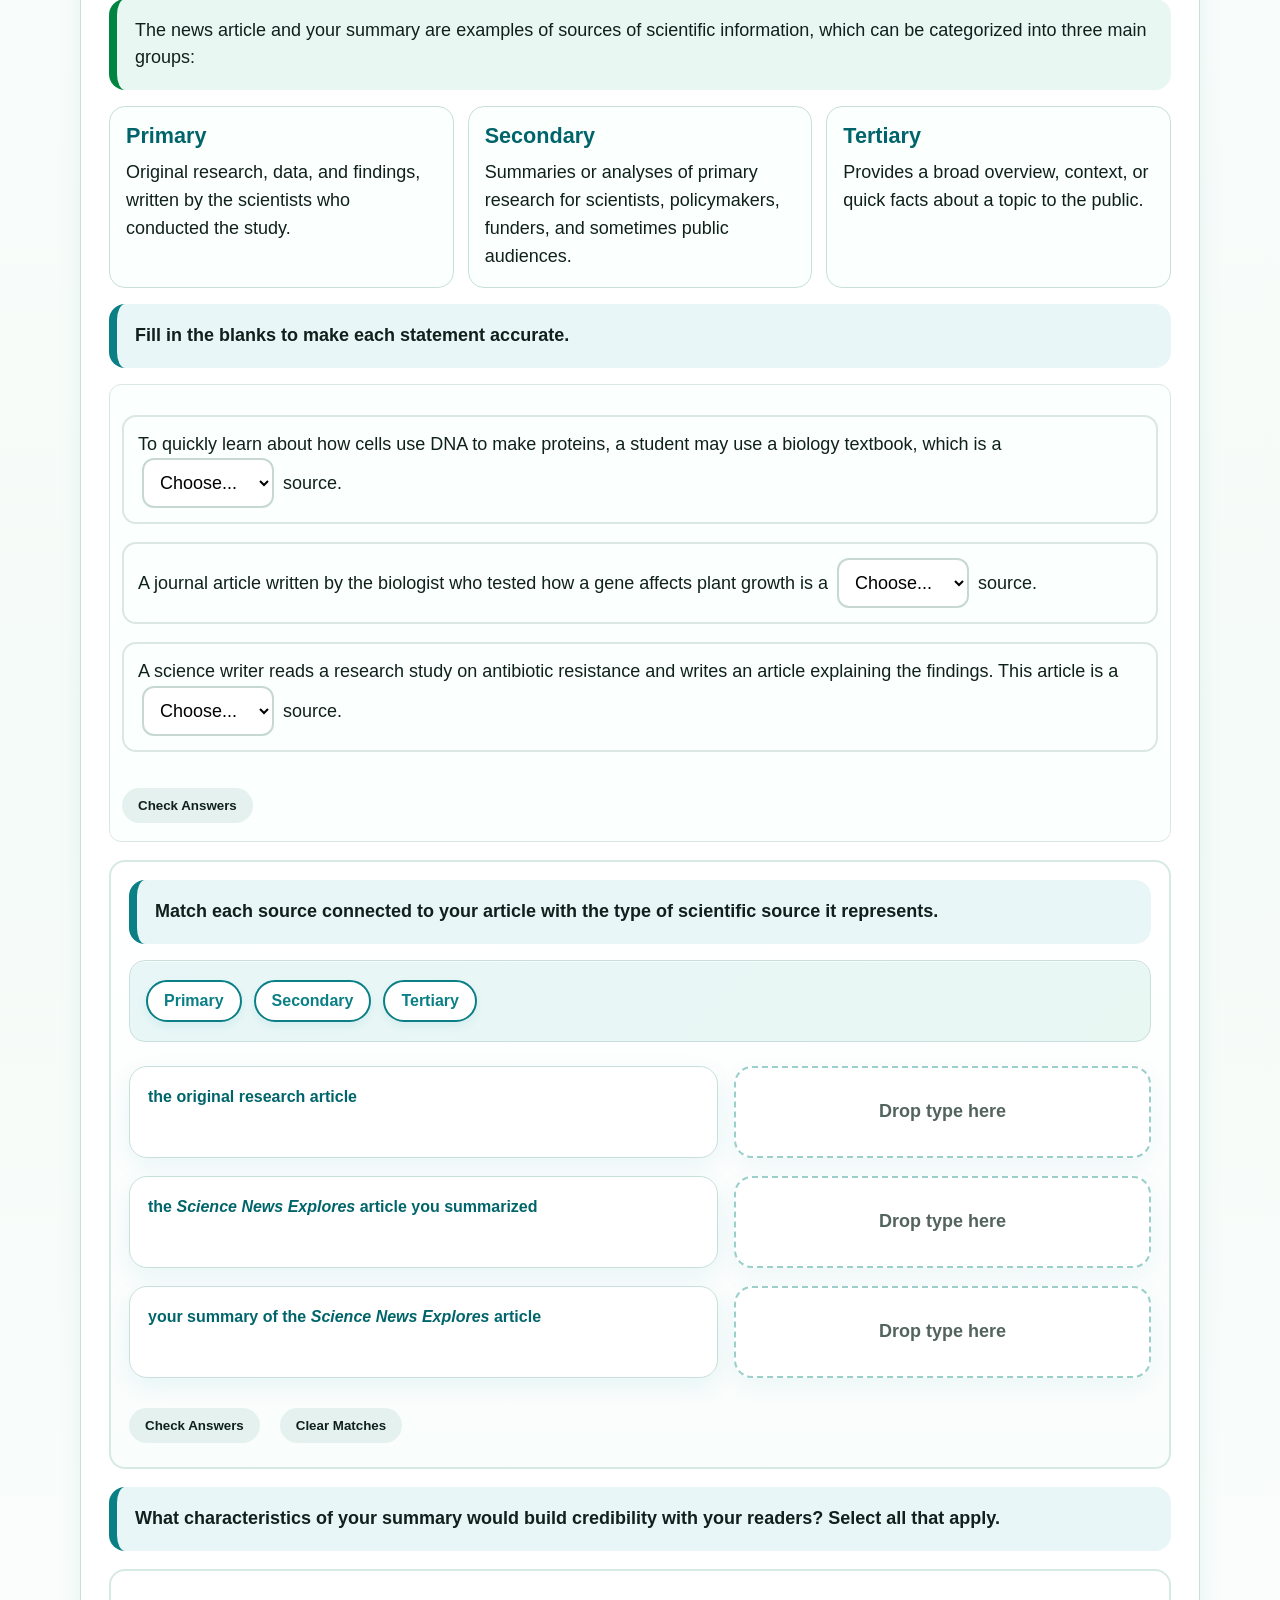
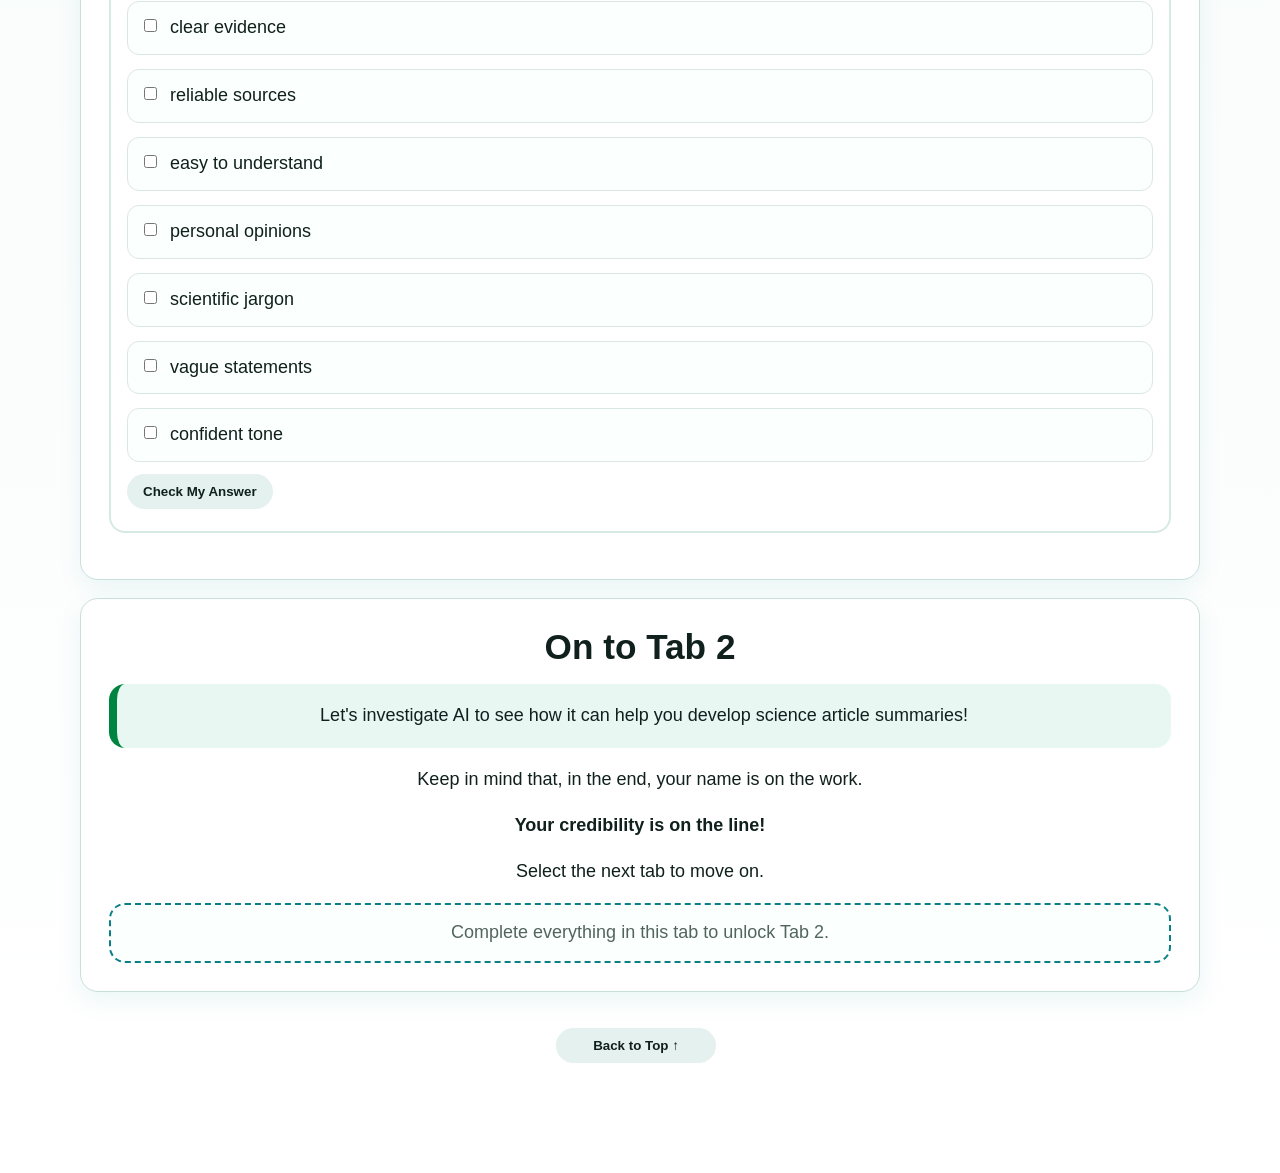
==== commit 161d80d6: "made more adjustments to the video player styles" ====
--- a/Science in the News Project/index.html
+++ b/Science in the News Project/index.html
@@ -451,8 +451,107 @@
           <p class="callout teal">Watch this video to get an overview of GenAI, then answer the
             questions below.</p>
 
-          <div class="video-embed">
-            <div id="genaiVideo"></div>
+          <div class="video-accessible-wrapper genai-video-accessible-wrapper" tabindex="0" role="group"
+            aria-labelledby="videoKeyboardInstructions" aria-describedby="videoStatus genaiVideoControlStatus">
+            <p id="videoKeyboardInstructions" class="video-accessible-instructions">
+              Video: an overview of generative AI. Use the controls below the video.
+            </p>
+            <p id="genaiVideoControlStatus" class="screen-reader-only" role="status" aria-live="polite"
+              aria-atomic="true">
+              Video is stopped.
+            </p>
+
+            <div class="video-wrap youtube-video-wrap" id="genaiVideoPlayer">
+              <div class="video-embed">
+                <div id="genaiVideo"></div>
+              </div>
+
+              <div class="local-video-controls" id="genaiVideoControls" hidden>
+                <button type="button" class="local-video-control-button" id="genaiVideoPlay"
+                  aria-controls="genaiVideo" aria-label="Play video" title="Play">
+                  <svg class="local-video-icon local-video-play-icon" viewBox="0 0 24 24" aria-hidden="true">
+                    <path d="M8 5v14l11-7z"></path>
+                  </svg>
+                  <svg class="local-video-icon local-video-pause-icon" viewBox="0 0 24 24" aria-hidden="true">
+                    <path d="M6 5h4v14H6zm8 0h4v14h-4z"></path>
+                  </svg>
+                </button>
+
+                <button type="button" class="local-video-control-button" id="genaiVideoRestart"
+                  aria-controls="genaiVideo" aria-label="Restart video" title="Restart">
+                  <svg class="local-video-icon local-video-outline-icon" viewBox="0 0 24 24" aria-hidden="true">
+                    <path d="M4 4v6h6"></path>
+                    <path d="M5.7 15a7 7 0 1 0 .5-7.5L4 10"></path>
+                  </svg>
+                </button>
+
+                <div class="local-video-seek">
+                  <label for="genaiVideoSeek" class="screen-reader-only">Video progress</label>
+                  <input type="range" id="genaiVideoSeek" min="0" max="0" value="0" step="0.1"
+                    aria-controls="genaiVideo" aria-valuetext="0 seconds of 0 seconds" />
+                </div>
+
+                <div class="local-video-time" aria-label="Video time">
+                  <span id="genaiVideoCurrentTime">0:00</span>
+                  <span aria-hidden="true"> / </span>
+                  <span class="screen-reader-only">of</span>
+                  <span id="genaiVideoDuration">0:00</span>
+                </div>
+
+                <button type="button" class="local-video-control-button" id="genaiVideoMute"
+                  aria-controls="genaiVideo" aria-label="Mute video" title="Mute">
+                  <svg class="local-video-icon local-video-outline-icon local-video-volume-on-icon"
+                    viewBox="0 0 24 24" aria-hidden="true">
+                    <path d="M4 9v6h4l5 4V5L8 9H4z"></path>
+                    <path d="M16 8.5a5 5 0 0 1 0 7"></path>
+                    <path d="M18.5 6a8.5 8.5 0 0 1 0 12"></path>
+                  </svg>
+                  <svg class="local-video-icon local-video-outline-icon local-video-volume-off-icon"
+                    viewBox="0 0 24 24" aria-hidden="true">
+                    <path d="M4 9v6h4l5 4V5L8 9H4z"></path>
+                    <path d="m17 9 5 5m0-5-5 5"></path>
+                  </svg>
+                </button>
+
+                <div class="local-video-volume">
+                  <label for="genaiVideoVolume" class="screen-reader-only">Video volume</label>
+                  <input type="range" id="genaiVideoVolume" min="0" max="100" value="100" step="1"
+                    aria-controls="genaiVideo" aria-valuetext="Volume 100 percent" />
+                </div>
+
+                <details class="local-video-speed" id="genaiVideoSpeed">
+                  <summary id="genaiVideoSpeedSummary" aria-label="Playback speed, normal" title="Playback speed">
+                    <span id="genaiVideoSpeedValue" aria-hidden="true">1×</span>
+                    <svg class="local-video-speed-chevron" viewBox="0 0 12 8" aria-hidden="true">
+                      <path d="m1 1 5 5 5-5"></path>
+                    </svg>
+                  </summary>
+
+                  <div class="local-video-speed-options" role="radiogroup"
+                    aria-labelledby="genaiVideoSpeedLabel">
+                    <span class="local-video-speed-options-title" id="genaiVideoSpeedLabel">Playback speed</span>
+                    <label><input type="radio" name="genaiVideoPlaybackRate" value="0.5">0.5×</label>
+                    <label><input type="radio" name="genaiVideoPlaybackRate" value="0.75">0.75×</label>
+                    <label><input type="radio" name="genaiVideoPlaybackRate" value="1" checked>Normal</label>
+                    <label><input type="radio" name="genaiVideoPlaybackRate" value="1.25">1.25×</label>
+                    <label><input type="radio" name="genaiVideoPlaybackRate" value="1.5">1.5×</label>
+                    <label><input type="radio" name="genaiVideoPlaybackRate" value="2">2×</label>
+                  </div>
+                </details>
+
+                <button type="button" class="local-video-control-button" id="genaiVideoFullscreen"
+                  aria-controls="genaiVideo" aria-label="Enter full screen" title="Full screen">
+                  <svg class="local-video-icon local-video-outline-icon local-video-enter-fullscreen-icon"
+                    viewBox="0 0 24 24" aria-hidden="true">
+                    <path d="M4 9V4h5M15 4h5v5M20 15v5h-5M9 20H4v-5"></path>
+                  </svg>
+                  <svg class="local-video-icon local-video-outline-icon local-video-exit-fullscreen-icon"
+                    viewBox="0 0 24 24" aria-hidden="true">
+                    <path d="M9 4v5H4M20 9h-5V4M15 20v-5h5M4 15h5v5"></path>
+                  </svg>
+                </button>
+              </div>
+            </div>
           </div>
 
           <div class="video-status" id="videoStatus">
@@ -1336,7 +1435,7 @@
 
             <div class="question-image-wrap">
               <img src="./assets/5_Verify the Output.png"
-                alt="Illustration titled “Verify the Output” showing three steps: check claims, trace evidence, and question output."
+                alt="" aria-hidden="true"
                 class="question-image wide-image" />
             </div>
           </div>
@@ -1463,7 +1562,7 @@
             </div>
             <div class="end-image">
               <img src="./assets/6_You Are The Expert.png"
-                alt="Graphic of text “You are the expert. You are the one responsible.”" />
+                alt="" aria-hidden="true" />
             </div>
             <button class="print-button" type="button">
               Print to PDF
--- a/Science in the News Project/styles.css
+++ b/Science in the News Project/styles.css
@@ -963,12 +963,18 @@
     14. Video and Keyboard Helpers
    ============================================================ */
 
-.local-video-accessible-wrapper {
+.local-video-accessible-wrapper,
+.genai-video-accessible-wrapper {
     max-width: 560px;
     margin-top: 1rem;
 }
 
-.local-video-accessible-wrapper:focus {
+.genai-video-accessible-wrapper {
+    max-width: none;
+}
+
+.local-video-accessible-wrapper:focus,
+.video-accessible-wrapper:focus {
     outline: 5px solid var(--teal);
     outline-offset: 6px;
     border-radius: 12px;
@@ -1002,6 +1008,15 @@
     overflow: hidden;
     border-radius: 12px;
     background: #000;
+}
+
+.youtube-video-wrap {
+    max-width: none;
+    margin: 16px 0;
+}
+
+.youtube-video-wrap .video-embed {
+    margin: 0;
 }
 
 video {
@@ -1045,12 +1060,17 @@
     cursor: pointer;
 }
 
+.local-video-control-button[hidden] {
+    display: none;
+}
+
 .local-video-control-button:hover {
     background: #3b474e;
 }
 
 .local-video-control-button:focus-visible,
 .local-video-seek input:focus-visible,
+.local-video-volume input:focus-visible,
 .local-video-speed summary:focus-visible {
     outline: 3px solid var(--teal);
     outline-offset: 2px;
@@ -1069,6 +1089,7 @@
     vector-effect: non-scaling-stroke;
 }
 
+.local-video-outline-icon,
 #howToVideoRestart .local-video-icon,
 #howToVideoFullscreen .local-video-icon {
     fill: none;
@@ -1079,13 +1100,16 @@
 }
 
 .local-video-pause-icon,
+.local-video-volume-off-icon,
 .local-video-exit-fullscreen-icon,
 .local-video-control-button.is-playing .local-video-play-icon,
+.local-video-control-button.is-muted .local-video-volume-on-icon,
 .local-video-control-button.is-fullscreen .local-video-enter-fullscreen-icon {
     display: none;
 }
 
 .local-video-control-button.is-playing .local-video-pause-icon,
+.local-video-control-button.is-muted .local-video-volume-off-icon,
 .local-video-control-button.is-fullscreen .local-video-exit-fullscreen-icon {
     display: block;
 }
@@ -1149,6 +1173,72 @@
 }
 
 .local-video-seek input::-moz-range-thumb {
+    width: 18px;
+    height: 18px;
+    border: 2px solid #111619;
+    border-radius: 50%;
+    background: #fff;
+}
+
+.local-video-volume {
+    display: flex;
+    flex: 0 1 92px;
+    align-items: center;
+    min-width: 64px;
+    min-height: 44px;
+}
+
+.local-video-volume input {
+    width: 100%;
+    height: 44px;
+    margin: 0;
+    padding: 0;
+    border: 0;
+    border-radius: 0;
+    background: transparent;
+    cursor: pointer;
+    appearance: none;
+    -webkit-appearance: none;
+}
+
+.local-video-volume input::-webkit-slider-runnable-track {
+    height: 8px;
+    border: 1px solid #dce5e9;
+    border-radius: 999px;
+    background:
+        linear-gradient(to right,
+            var(--green) 0,
+            var(--green) var(--volume-level, 100%),
+            #dce5e9 var(--volume-level, 100%),
+            #dce5e9 100%);
+}
+
+.local-video-volume input::-webkit-slider-thumb {
+    width: 20px;
+    height: 20px;
+    margin-top: -7px;
+    border: 2px solid #111619;
+    border-radius: 50%;
+    background: #fff;
+    box-shadow: 0 0 0 1px #fff;
+    appearance: none;
+    -webkit-appearance: none;
+}
+
+.local-video-volume input::-moz-range-track {
+    height: 8px;
+    border: 1px solid #dce5e9;
+    border-radius: 5px;
+    background: #dce5e9;
+}
+
+.local-video-volume input::-moz-range-progress {
+    height: 8px;
+    border-radius: 4px;
+    background: var(--green);
+}
+
+.local-video-volume input::-moz-range-thumb {
     width: 18px;
     height: 18px;
     border: 2px solid #111619;
@@ -1254,6 +1344,13 @@
     background: #e7f2f3;
 }
 
+.local-video-speed-options label:has(input:disabled) {
+    color: var(--muted);
+    background: transparent;
+    cursor: not-allowed;
+    opacity: 0.7;
+}
+
 .local-video-speed-options label:has(input:checked) {
     color: #fff;
     background: var(--teal-interactive);
@@ -1310,6 +1407,14 @@
     flex: 1 1 auto;
     min-height: 0;
     object-fit: contain;
+}
+
+.youtube-video-wrap:fullscreen .video-embed {
+    flex: 1 1 auto;
+    width: 100%;
+    height: auto;
+    margin: 0;
+    padding-bottom: 0;
 }
 
 .video-wrap:fullscreen .local-video-controls {
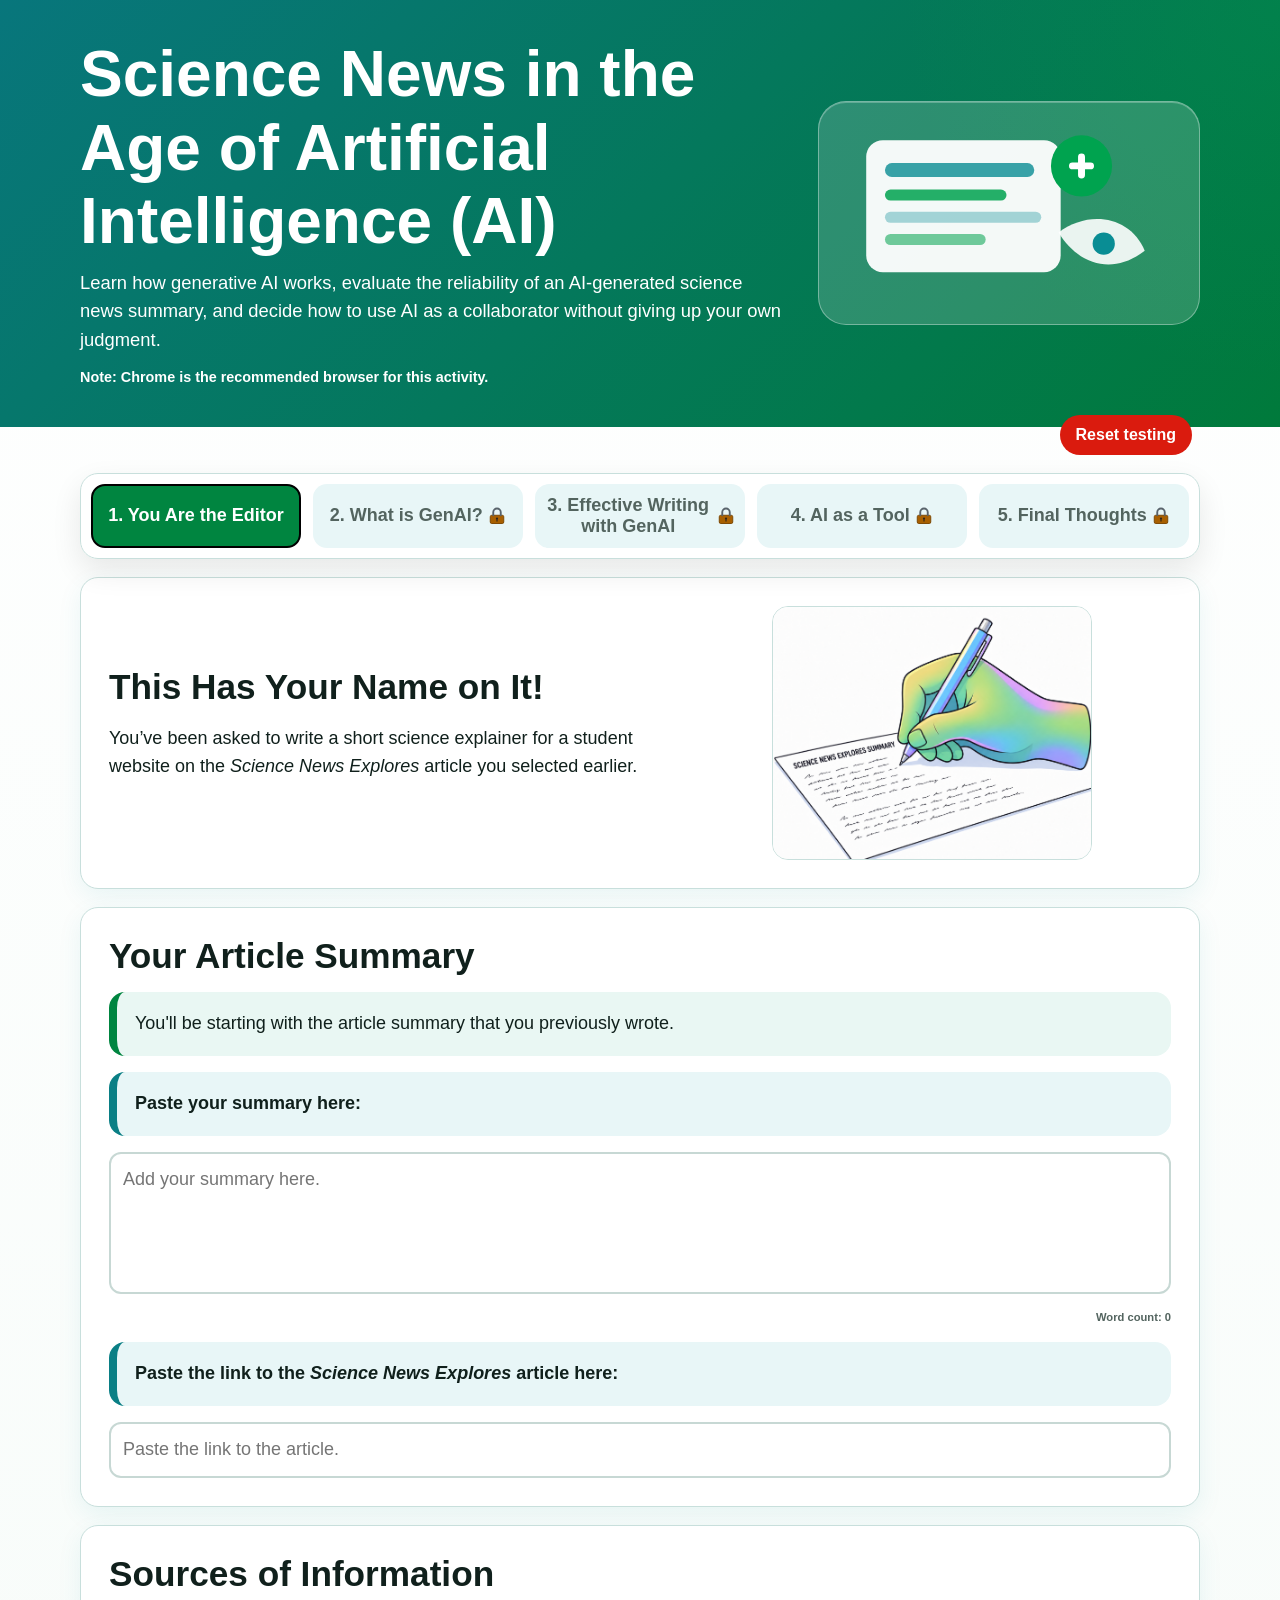
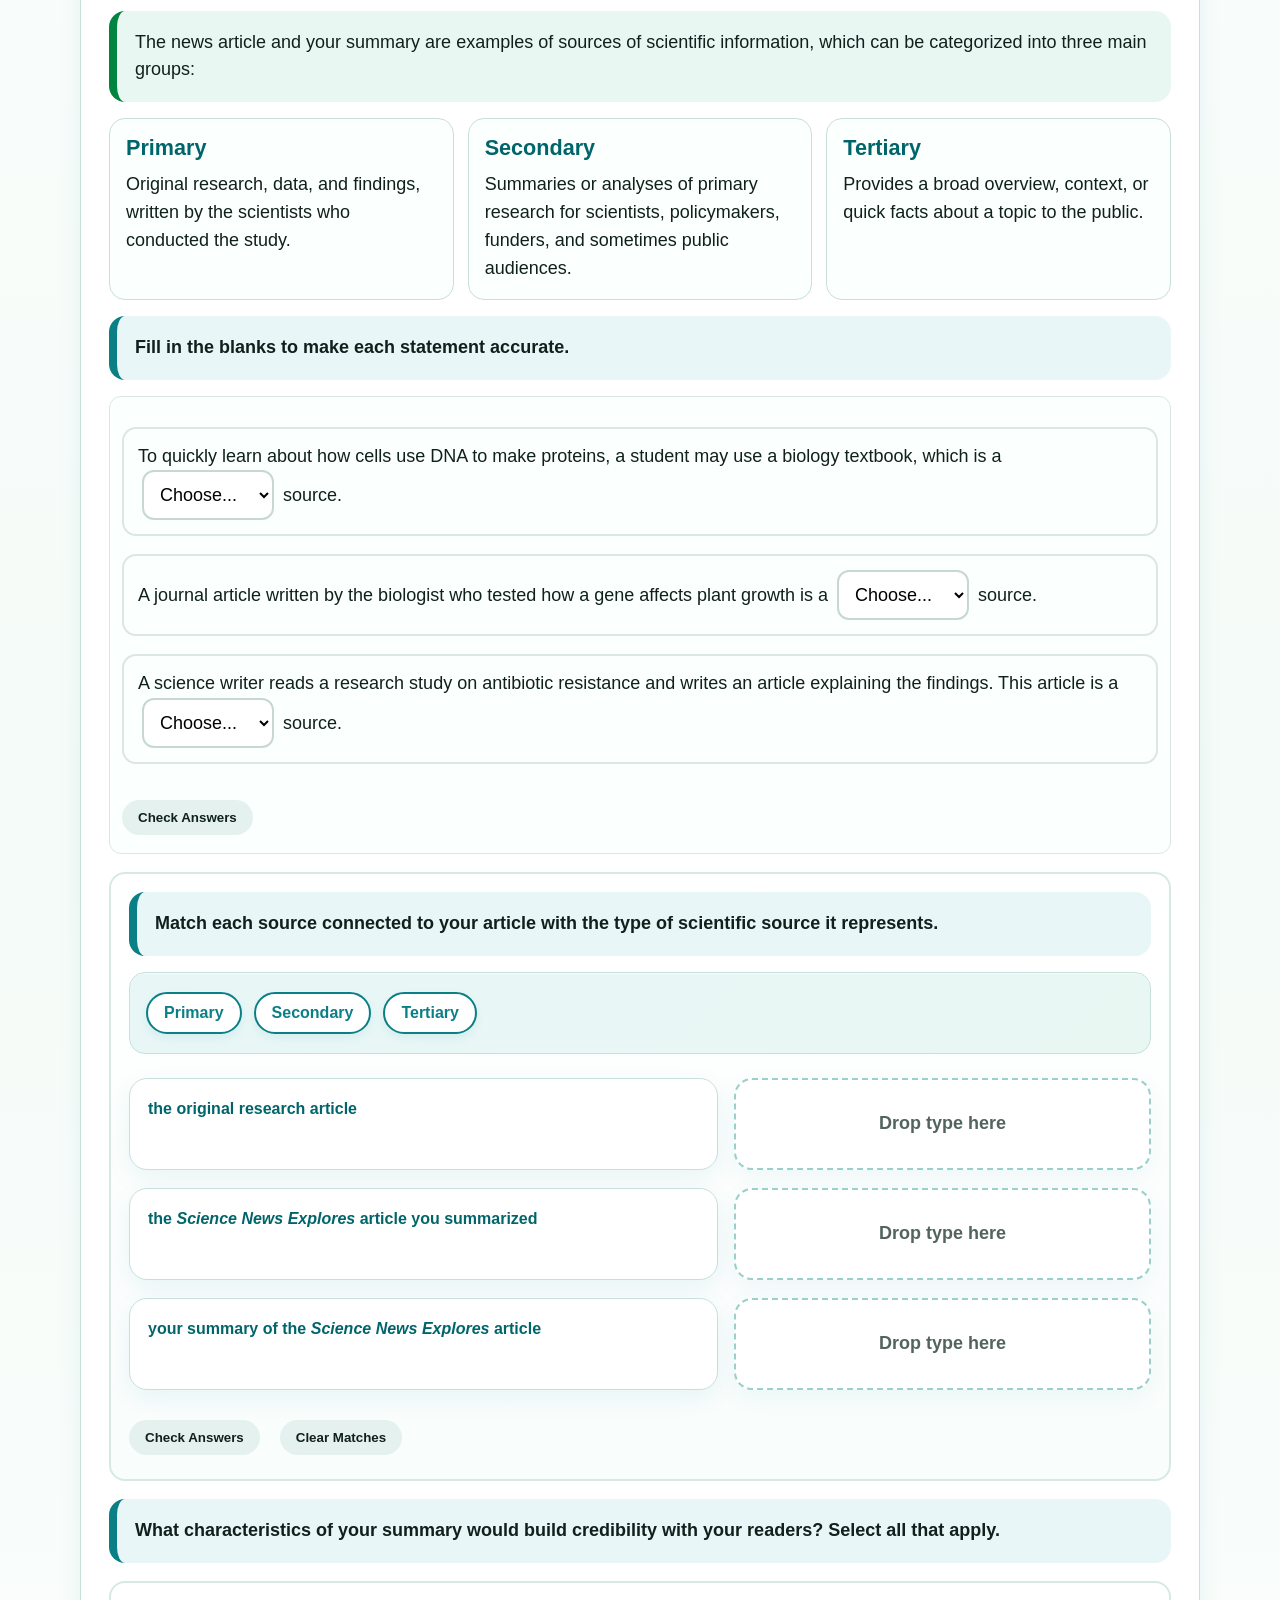
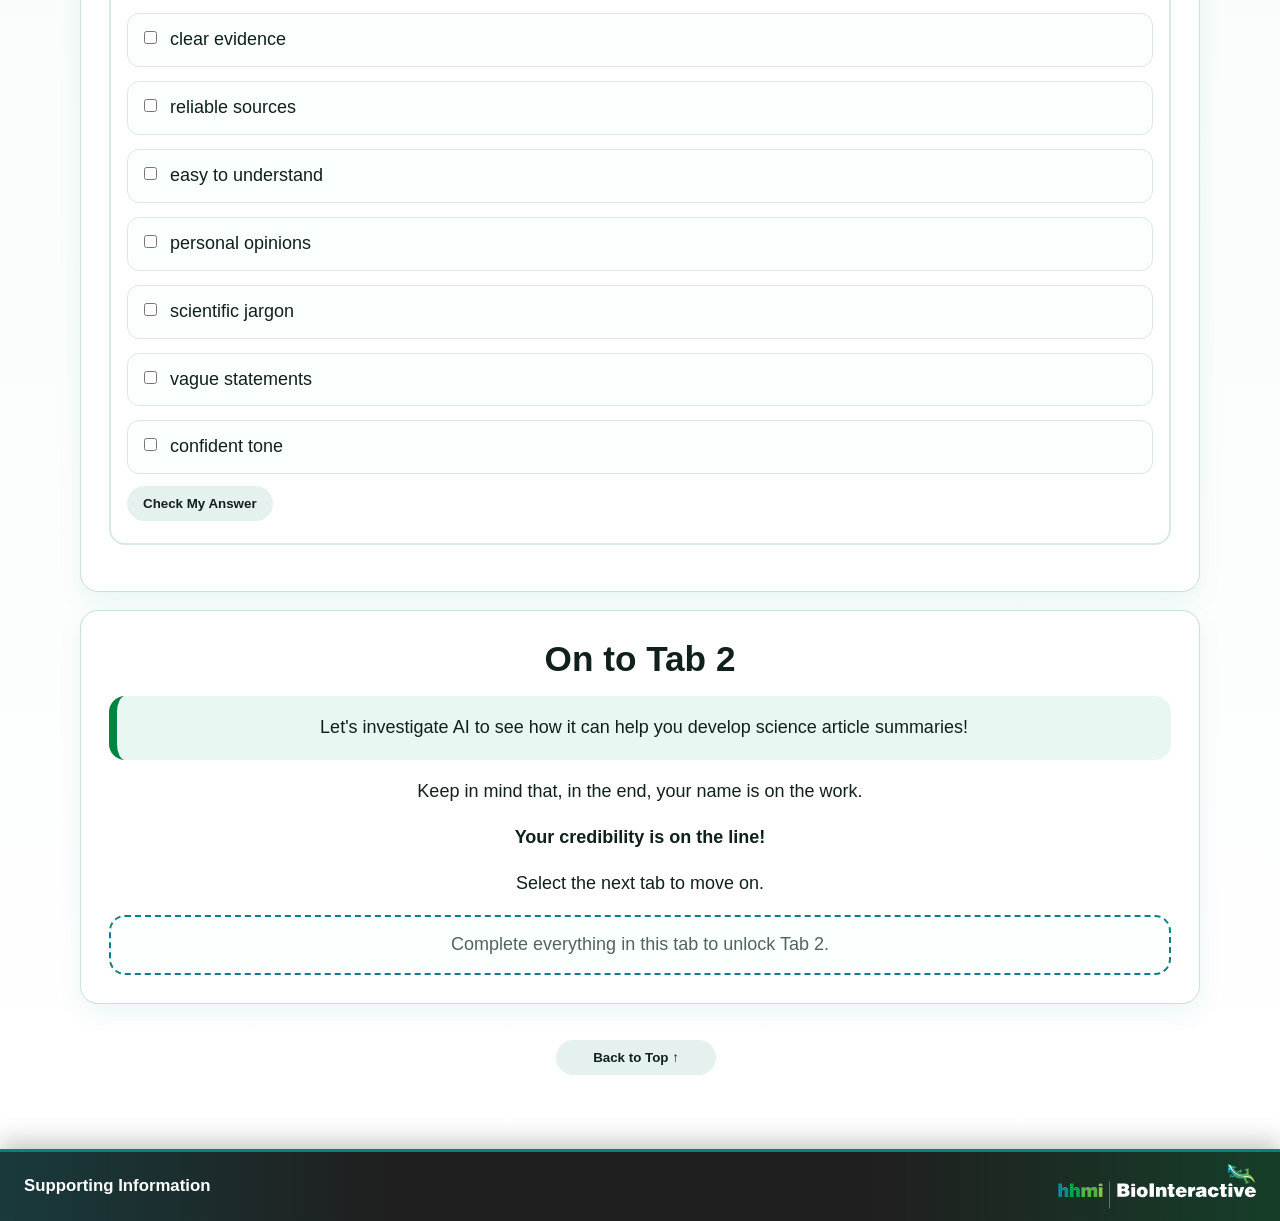
==== commit 74302a81: "footer update added the starting info and styling for the interactive footer." ====
--- a/Science in the News Project/index.html
+++ b/Science in the News Project/index.html
@@ -1576,6 +1576,146 @@
       </article>
     </form>
   </main>
+
+  <footer class="resource-footer" aria-label="Resource information">
+    <button class="supporting-info-button" type="button" id="openSupportingInfo"
+      aria-haspopup="dialog" aria-controls="supportingInfoModal">
+      Supporting Information
+    </button>
+
+    <a class="biointeractive-logo-link" href="https://www.biointeractive.org/" target="_blank" rel="noopener">
+      <img src="./assets/hhmi_bio_logo.svg" alt="HHMI BioInteractive" />
+    </a>
+  </footer>
+
+  <div class="supporting-info-modal" id="supportingInfoModal" role="dialog" aria-modal="true"
+    aria-labelledby="supportingInfoTitle" hidden>
+    <div class="supporting-info-backdrop" data-close-supporting-info></div>
+
+    <section class="supporting-info-panel" aria-describedby="supportingInfoSummary">
+      <div class="supporting-info-header">
+        <h2 id="supportingInfoTitle">Supporting Information</h2>
+        <button class="supporting-info-close" type="button" aria-label="Close Supporting Information"
+          data-close-supporting-info>
+          <span aria-hidden="true">&times;</span>
+        </button>
+      </div>
+
+      <div class="supporting-info-content">
+        <section class="supporting-info-section" aria-labelledby="supportingInfoSummaryHeading">
+          <h3 id="supportingInfoSummaryHeading">Summary</h3>
+          <p id="supportingInfoSummary">
+            This interactive explores how generative artificial intelligence (GenAI) can support science writing without
+            replacing human judgment. It includes activities for identifying scientific source types, writing effective
+            prompts, evaluating and verifying an AI-generated science summary, and using AI feedback to revise original
+            writing. A previously selected <em>Science News Explores</em> article and a written summary of that article
+            are needed to complete the interactive. Additional information can be found on this resource's webpage.
+          </p>
+        </section>
+
+        <details class="supporting-info-section" open>
+          <summary>Instructions for Use</summary>
+          <div class="supporting-info-section-body">
+            <p>
+              Navigate by scrolling or selecting unlocked tabs in the top navigation menu. Complete the required
+              activities in each tab to unlock the next tab. Responses are saved in the browser and can be printed or
+              saved as a PDF after completion.
+            </p>
+            <p>
+              Some activities require a GenAI chatbot. Google Chrome is recommended for split-screen use. When using
+              another browser or a mobile device, open the chatbot in a separate tab.
+            </p>
+            <p>The main tabs are as follows:</p>
+            <ul>
+              <li><strong>You Are the Editor:</strong> Introduces primary, secondary, and tertiary scientific sources and
+                explores characteristics that make science writing credible.</li>
+              <li><strong>What Is GenAI?:</strong> Provides an introduction to artificial intelligence, generative AI, and
+                the role of prompts in guiding AI-generated output.</li>
+              <li><strong>Effective Writing with GenAI:</strong> Guides the creation of an AI-generated science summary.
+                Includes activities for reviewing sources, verifying claims, evaluating the summary with a rubric, and
+                comparing it with an original summary.</li>
+              <li><strong>AI as a Tool:</strong> Explores how a chatbot can provide feedback that supports revision
+                without replacing the writer's own ideas and decisions.</li>
+              <li><strong>Final Thoughts:</strong> Reviews responsible uses of AI, strategies for evaluating
+                AI-generated information, and the importance of maintaining control over the writing and revision
+                process.</li>
+            </ul>
+          </div>
+        </details>
+
+        <details class="supporting-info-section" open>
+          <summary>Compatibility and Accessibility</summary>
+          <div class="supporting-info-section-body">
+            <p>
+              This resource is designed for use on computers and mobile devices. Google Chrome is recommended,
+              particularly for the split-screen activity. It is also supported by the most recent versions of Firefox,
+              Microsoft Edge, and Safari web browsers.
+            </p>
+            <p>
+              This resource has been designed, optimized, and tested for
+              <a href="https://www.biointeractive.org/commitment-accessibility" target="_blank" rel="noopener">accessibility</a>
+              compliance
+              (<a href="https://www.w3.org/WAI/standards-guidelines/wcag/" target="_blank" rel="noopener">WCAG</a>
+              Level 2.1 AA Success Criteria).
+            </p>
+            <p>
+              Submit comments, questions, or feedback about this resource via email to
+              <a href="mailto:biointeractive@hhmi.org">biointeractive@hhmi.org</a>.
+            </p>
+          </div>
+        </details>
+
+        <details class="supporting-info-section" open>
+          <summary>Credits</summary>
+          <div class="supporting-info-section-body">
+            <dl class="credits-list">
+              <div>
+                <dt>Producers</dt>
+                <dd>Unknown</dd>
+              </div>
+              <div>
+                <dt>Reviewer</dt>
+                <dd>Unknown</dd>
+              </div>
+              <div>
+                <dt>Additional Research, Writing, and Editing</dt>
+                <dd>Unknown</dd>
+              </div>
+              <div>
+                <dt>Learning Design</dt>
+                <dd>Melanie Narish, ETX<br />Diana Hunsley, ETX</dd>
+              </div>
+              <div>
+                <dt>Development</dt>
+                <dd>Austin Brunkhorst, SonoranByte</dd>
+              </div>
+              <div>
+                <dt>Video</dt>
+                <dd>Unknown</dd>
+              </div>
+            </dl>
+          </div>
+        </details>
+
+        <details class="supporting-info-section" open>
+          <summary>Terms of Use</summary>
+          <div class="supporting-info-section-body">
+            <p>
+              &copy; 2024 Howard Hughes Medical Institute. Please see the
+              <a href="https://www.hhmi.org/terms-of-use" target="_blank" rel="noopener">Terms of Use</a>
+              for information on how this resource can be used.
+            </p>
+          </div>
+        </details>
+
+        <div class="supporting-info-version" aria-label="Resource version information">
+          <span>Version <span id="resourceVersion">1.0</span></span>
+          <span aria-hidden="true">|</span>
+          <span>Updated <span id="resourceUpdated">July 2026</span></span>
+        </div>
+      </div>
+    </section>
+  </div>
 </body>
 
 </html>
--- a/Science in the News Project/styles.css
+++ b/Science in the News Project/styles.css
@@ -231,7 +231,7 @@
 }
 
 .tab-button.locked {
-    color: var(--muted);
+    color: var(--muted); 
     cursor: not-allowed;
 }
 
@@ -1623,7 +1623,234 @@
 }
 
 /* ============================================================
-    18. Global Keyboard Focus
+    18. Resource Footer and Supporting Information Modal
+   ============================================================ */
+
+.resource-footer {
+    z-index: 30;
+    display: grid;
+    grid-template-columns: minmax(0, 1fr) auto;
+    align-items: center;
+    gap: 16px;
+    min-height: 68px;
+    padding: 12px 24px;
+    border-top: 3px solid var(--teal);
+    background:
+        linear-gradient(90deg, rgba(10, 127, 133, 0.28), transparent 30%),
+        linear-gradient(270deg, rgba(0, 133, 64, 0.3), transparent 32%),
+        #1f1f1f;
+    color: var(--white);
+    box-shadow: 0 -8px 24px rgba(0, 0, 0, 0.22);
+}
+
+.supporting-info-button {
+    justify-self: start;
+    min-height: 44px;
+    padding: 8px 0;
+    border: 0;
+    background: transparent;
+    color: var(--white);
+    font: inherit;
+    font-size: 1.05rem;
+    font-weight: 900;
+    cursor: pointer;
+}
+
+.supporting-info-button:hover {
+    color: #b8f1dd;
+}
+
+.biointeractive-logo-link {
+    justify-self: end;
+    display: inline-flex;
+    align-items: center;
+    min-height: 44px;
+}
+
+.biointeractive-logo-link img {
+    display: block;
+    width: min(198px, 38vw);
+    height: auto;
+}
+
+.supporting-info-modal[hidden] {
+    display: none;
+}
+
+.supporting-info-modal {
+    position: fixed;
+    inset: 0;
+    z-index: 40;
+    display: grid;
+    place-items: center;
+    padding: 28px;
+}
+
+.supporting-info-backdrop {
+    position: absolute;
+    inset: 0;
+    background: rgba(0, 0, 0, 0.68);
+}
+
+.supporting-info-panel {
+    position: relative;
+    width: min(1080px, 100%);
+    max-height: min(720px, calc(100vh - 56px));
+    overflow: hidden;
+    border-top: 6px solid var(--teal);
+    border-radius: 8px;
+    background: var(--white);
+    color: var(--black);
+    box-shadow: 0 24px 70px rgba(0, 0, 0, 0.35);
+}
+
+.supporting-info-header {
+    display: flex;
+    align-items: center;
+    justify-content: space-between;
+    gap: 16px;
+    padding: 28px 40px 12px;
+}
+
+.supporting-info-header h2 {
+    margin: 0;
+    color: #005f64;
+    font-size: 1.15rem;
+}
+
+.supporting-info-close {
+    flex: 0 0 auto;
+    display: grid;
+    place-items: center;
+    width: 48px;
+    height: 48px;
+    border: 2px solid #14383b;
+    border-radius: 0;
+    background: var(--white);
+    color: #111;
+    font: inherit;
+    font-size: 2rem;
+    line-height: 1;
+    cursor: pointer;
+}
+
+.supporting-info-close:hover {
+    background: var(--soft-teal);
+}
+
+.supporting-info-content {
+    max-height: calc(min(720px, 100vh - 56px) - 88px);
+    overflow: auto;
+    padding: 0 40px 40px;
+}
+
+.supporting-info-section {
+    margin: 20px 0;
+}
+
+.supporting-info-section h3,
+.supporting-info-section summary {
+    color: #005f64;
+    font-size: 1.05rem;
+    font-weight: 900;
+}
+
+.supporting-info-section h3 {
+    margin-bottom: 10px;
+}
+
+.supporting-info-section p {
+    margin: 0 0 14px;
+}
+
+.supporting-info-section a {
+    color: #006a70;
+    font-weight: 800;
+}
+
+.supporting-info-section summary {
+    display: flex;
+    align-items: center;
+    justify-content: space-between;
+    gap: 16px;
+    min-height: 42px;
+    padding: 6px 16px;
+    border: 1px solid #676f70;
+    border-radius: 6px;
+    background: #fbfffd;
+    color: #222;
+    cursor: pointer;
+    list-style: none;
+}
+
+.supporting-info-section summary::-webkit-details-marker {
+    display: none;
+}
+
+.supporting-info-section summary::after {
+    content: "+";
+    flex: 0 0 auto;
+    color: #14383b;
+    font-size: 1.35rem;
+    line-height: 1;
+}
+
+.supporting-info-section[open] summary::after {
+    content: "^";
+    font-size: 1rem;
+    font-weight: 900;
+}
+
+.supporting-info-section-body {
+    padding: 14px 16px 4px;
+}
+
+.supporting-info-section-body ul {
+    padding-left: 22px;
+}
+
+.supporting-info-section-body li+li {
+    margin-top: 10px;
+}
+
+.credits-list {
+    display: grid;
+    grid-template-columns: repeat(auto-fit, minmax(220px, 1fr));
+    gap: 14px 24px;
+    margin: 0;
+}
+
+.credits-list div {
+    min-width: 0;
+}
+
+.credits-list dt {
+    color: #005f64;
+    font-weight: 900;
+}
+
+.credits-list dd {
+    margin: 4px 0 0;
+}
+
+.supporting-info-version {
+    display: flex;
+    flex-wrap: wrap;
+    gap: 6px;
+    margin-top: 26px;
+    padding-top: 16px;
+    border-top: 2px solid var(--border);
+    color: #005f64;
+    font-size: 0.9rem;
+    font-weight: 900;
+}
+
+body.supporting-info-open {
+    overflow: hidden;
+}
+
+/* ============================================================
+    19. Global Keyboard Focus
    ============================================================ */
 
 :focus-visible {
@@ -1648,7 +1875,7 @@
 }
 
 /* ============================================================
-    19. Responsive Layout
+    20. Responsive Layout
    ============================================================ */
 
 @media (max-width: 820px) {
@@ -1676,6 +1903,47 @@
     .question-image {
         max-width: 260px;
     }
+
+    .resource-footer {
+        grid-template-columns: minmax(0, 1fr) minmax(0, auto);
+        gap: 8px 14px;
+        padding: 10px 14px;
+    }
+
+    .supporting-info-modal {
+        align-items: end;
+        padding: 12px;
+    }
+
+    .supporting-info-panel {
+        max-height: calc(100vh - 24px);
+    }
+
+    .supporting-info-header {
+        padding: 20px 18px 10px;
+    }
+
+    .supporting-info-content {
+        max-height: calc(100vh - 112px);
+        padding: 0 18px 24px;
+    }
+}
+
+@media (max-width: 640px) {
+    .resource-footer {
+        grid-template-columns: minmax(0, 1fr);
+        justify-items: start;
+    }
+
+    .biointeractive-logo-link {
+        grid-column: 1;
+        grid-row: auto;
+        justify-self: start;
+    }
+
+    .biointeractive-logo-link img {
+        width: min(178px, 76vw);
+    }
 }
 
 @media (max-width: 480px) {
@@ -1687,10 +1955,11 @@
         padding-right: 8px;
         padding-left: 8px;
     }
+
 }
 
 /* ============================================================
-    20. Print Styles
+    21. Print Styles
    ============================================================ */
 
 @media print {
@@ -1786,6 +2055,7 @@
     }
 
     body {
+        padding-bottom: 0;
         font-size: 12pt;
         line-height: 1.35;
         background: #fff;
@@ -1897,6 +2167,8 @@
 
     header.hero,
     .tabs,
+    .resource-footer,
+    .supporting-info-modal,
     .footer-actions,
     .completion-status,
     .back-to-top-row,
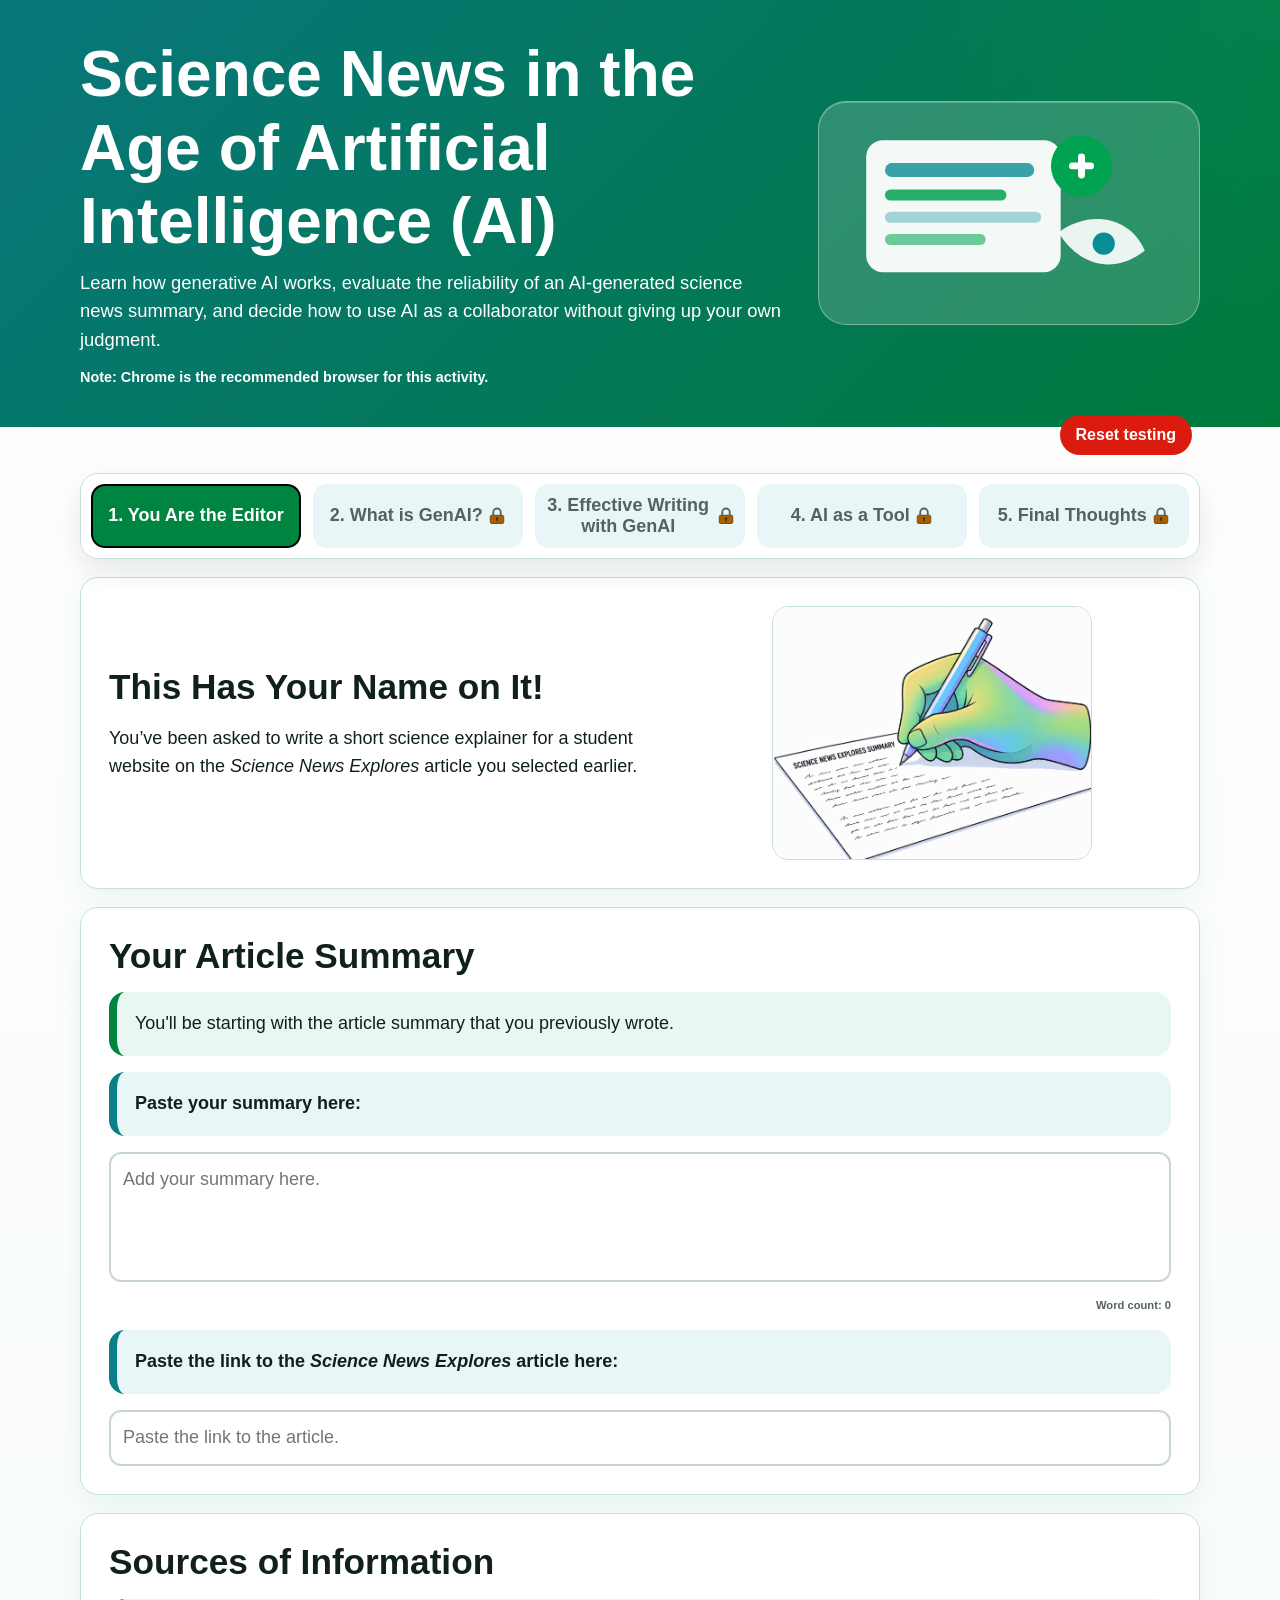
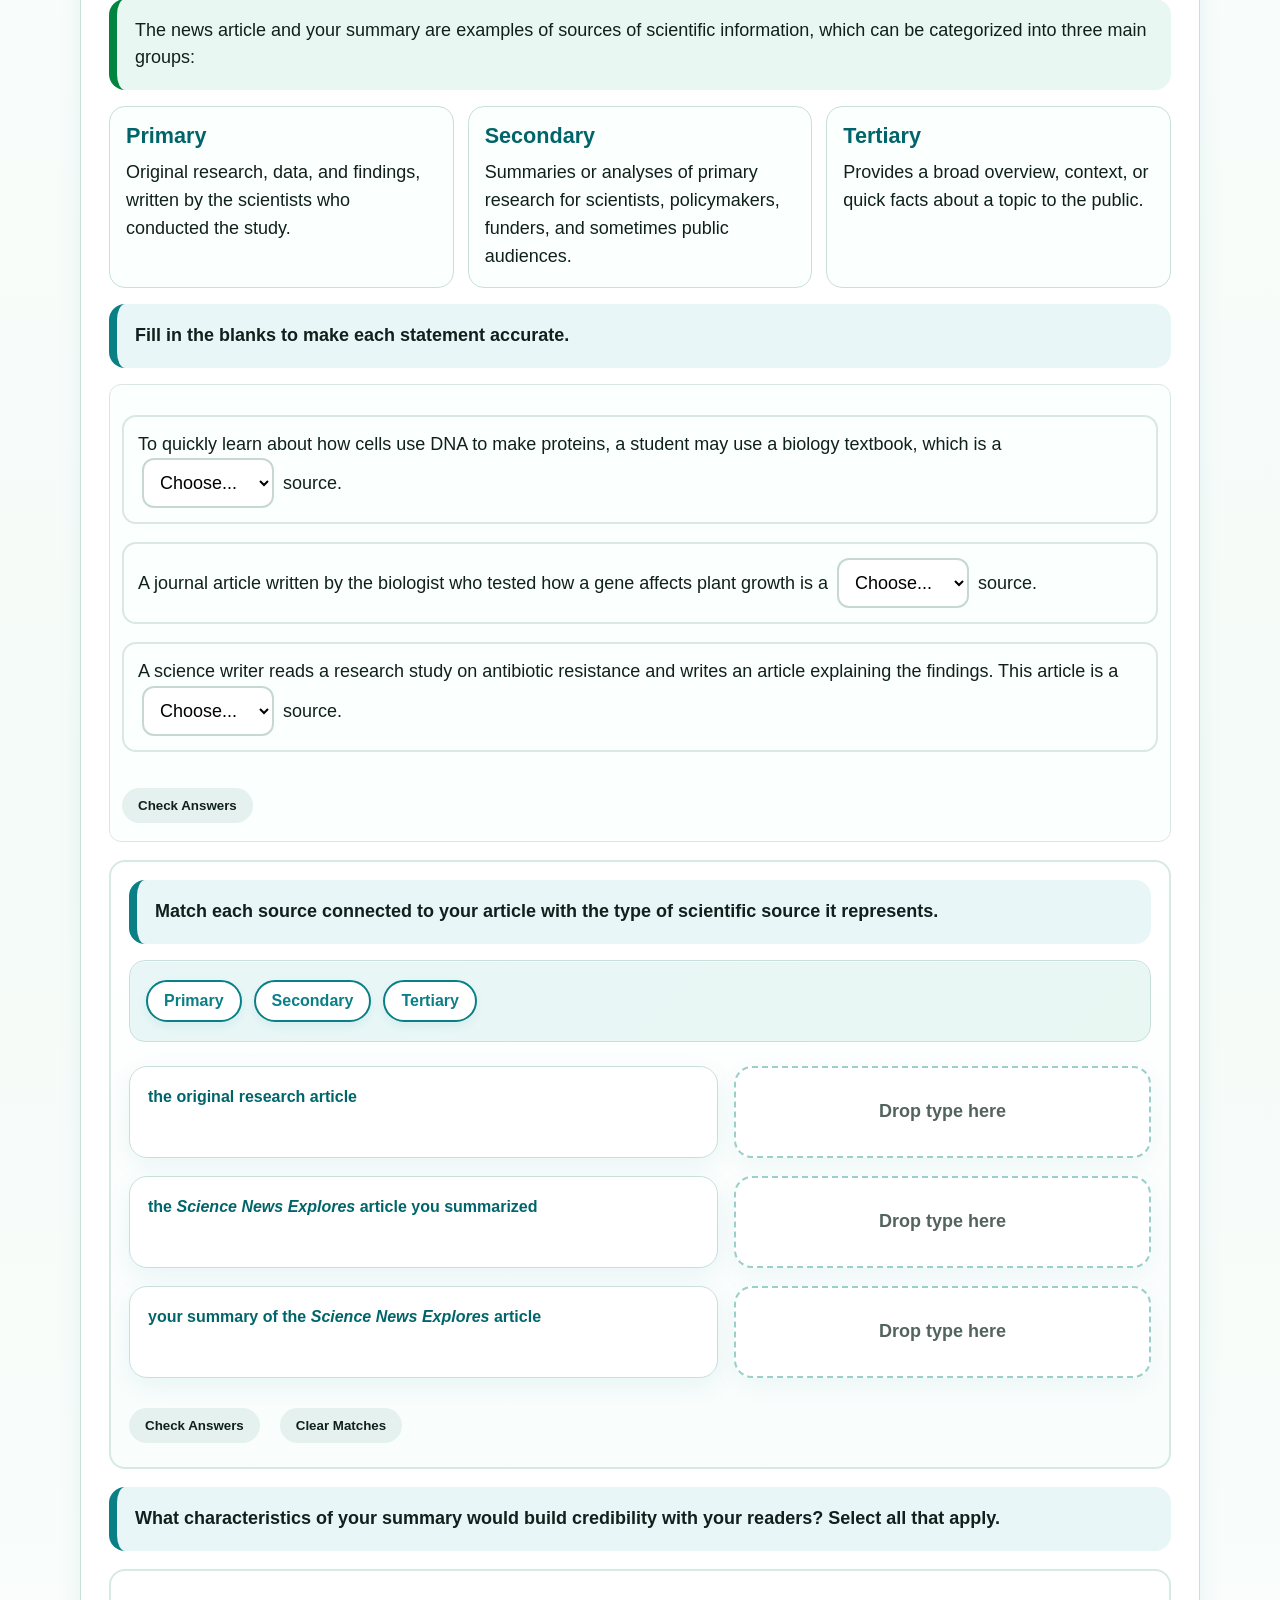
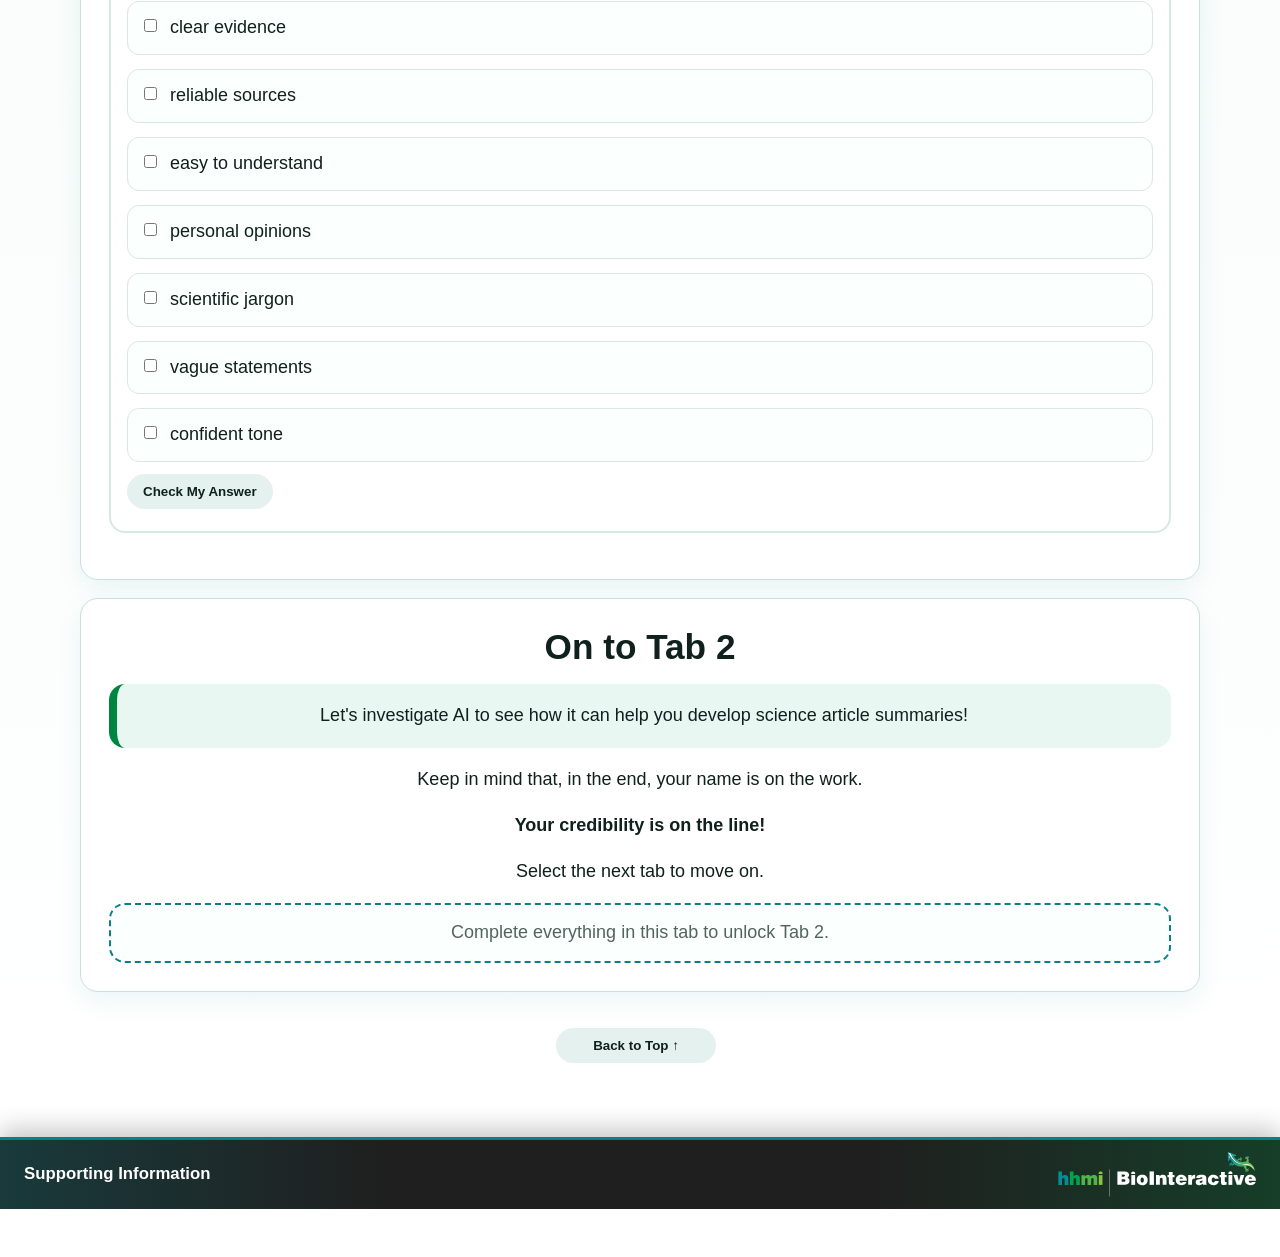
==== commit 3e599cd4: "footer update refined the pop up" ====
--- a/Science in the News Project/index.html
+++ b/Science in the News Project/index.html
@@ -1602,16 +1602,19 @@
       </div>
 
       <div class="supporting-info-content">
-        <section class="supporting-info-section" aria-labelledby="supportingInfoSummaryHeading">
-          <h3 id="supportingInfoSummaryHeading">Summary</h3>
-          <p id="supportingInfoSummary">
-            This interactive explores how generative artificial intelligence (GenAI) can support science writing without
-            replacing human judgment. It includes activities for identifying scientific source types, writing effective
-            prompts, evaluating and verifying an AI-generated science summary, and using AI feedback to revise original
-            writing. A previously selected <em>Science News Explores</em> article and a written summary of that article
-            are needed to complete the interactive. Additional information can be found on this resource's webpage.
-          </p>
-        </section>
+        <details class="supporting-info-section" open>
+          <summary>Summary</summary>
+          <div class="supporting-info-section-body">
+            <p id="supportingInfoSummary">
+              This interactive explores how generative artificial intelligence (GenAI) can support science writing
+              without replacing human judgment. It includes activities for identifying scientific source types, writing
+              effective prompts, evaluating and verifying an AI-generated science summary, and using AI feedback to
+              revise original writing. A previously selected <em>Science News Explores</em> article and a written summary
+              of that article are needed to complete the interactive. Additional information can be found on this
+              resource's webpage.
+            </p>
+          </div>
+        </details>
 
         <details class="supporting-info-section" open>
           <summary>Instructions for Use</summary>
--- a/Science in the News Project/styles.css
+++ b/Science in the News Project/styles.css
@@ -1724,7 +1724,7 @@
     place-items: center;
     width: 48px;
     height: 48px;
-    border: 2px solid #14383b;
+    border: 0;
     border-radius: 0;
     background: var(--white);
     color: #111;
@@ -1788,17 +1788,17 @@
 }
 
 .supporting-info-section summary::after {
-    content: "+";
+    content: "";
     flex: 0 0 auto;
-    color: #14383b;
-    font-size: 1.35rem;
-    line-height: 1;
+    width: 9px;
+    height: 9px;
+    border-right: 2.5px solid #14383b;
+    border-bottom: 2.5px solid #14383b;
+    transform: rotate(45deg);
 }
 
 .supporting-info-section[open] summary::after {
-    content: "^";
-    font-size: 1rem;
-    font-weight: 900;
+    transform: translateY(3px) rotate(225deg);
 }
 
 .supporting-info-section-body {
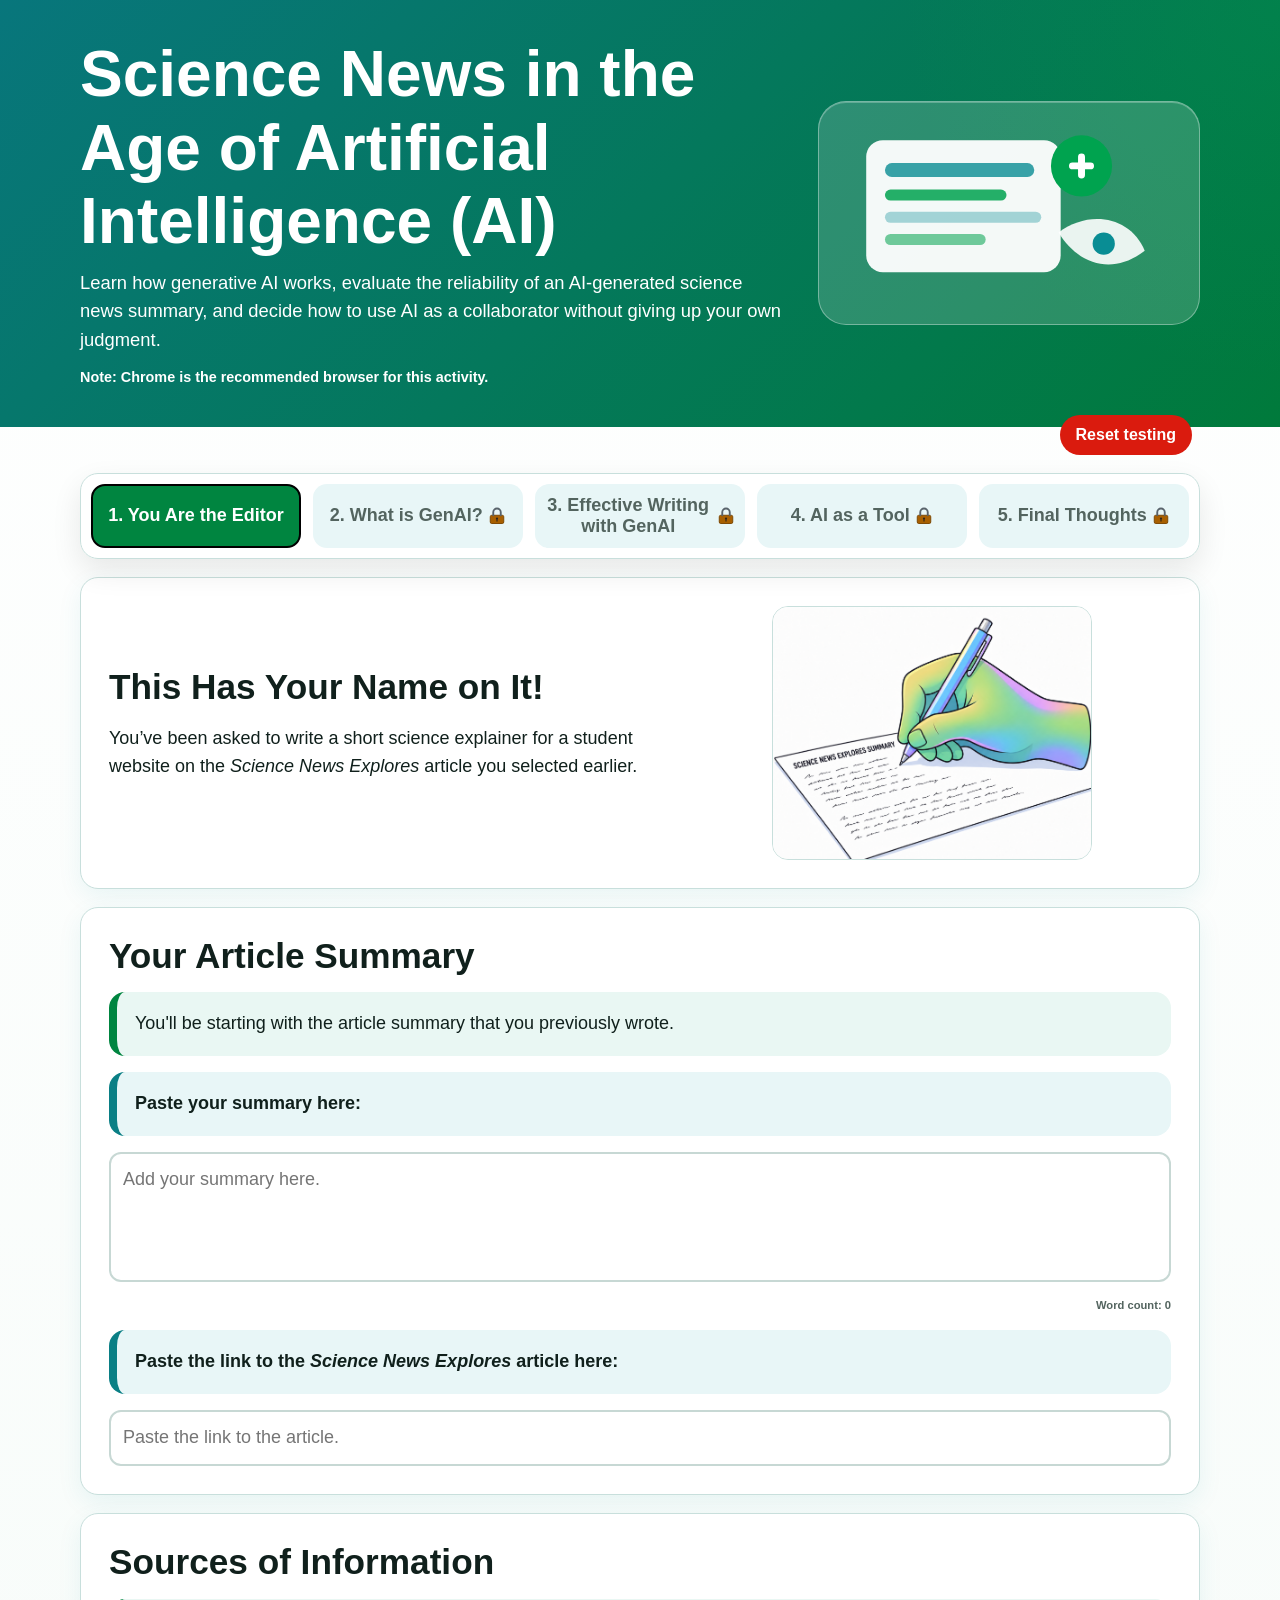
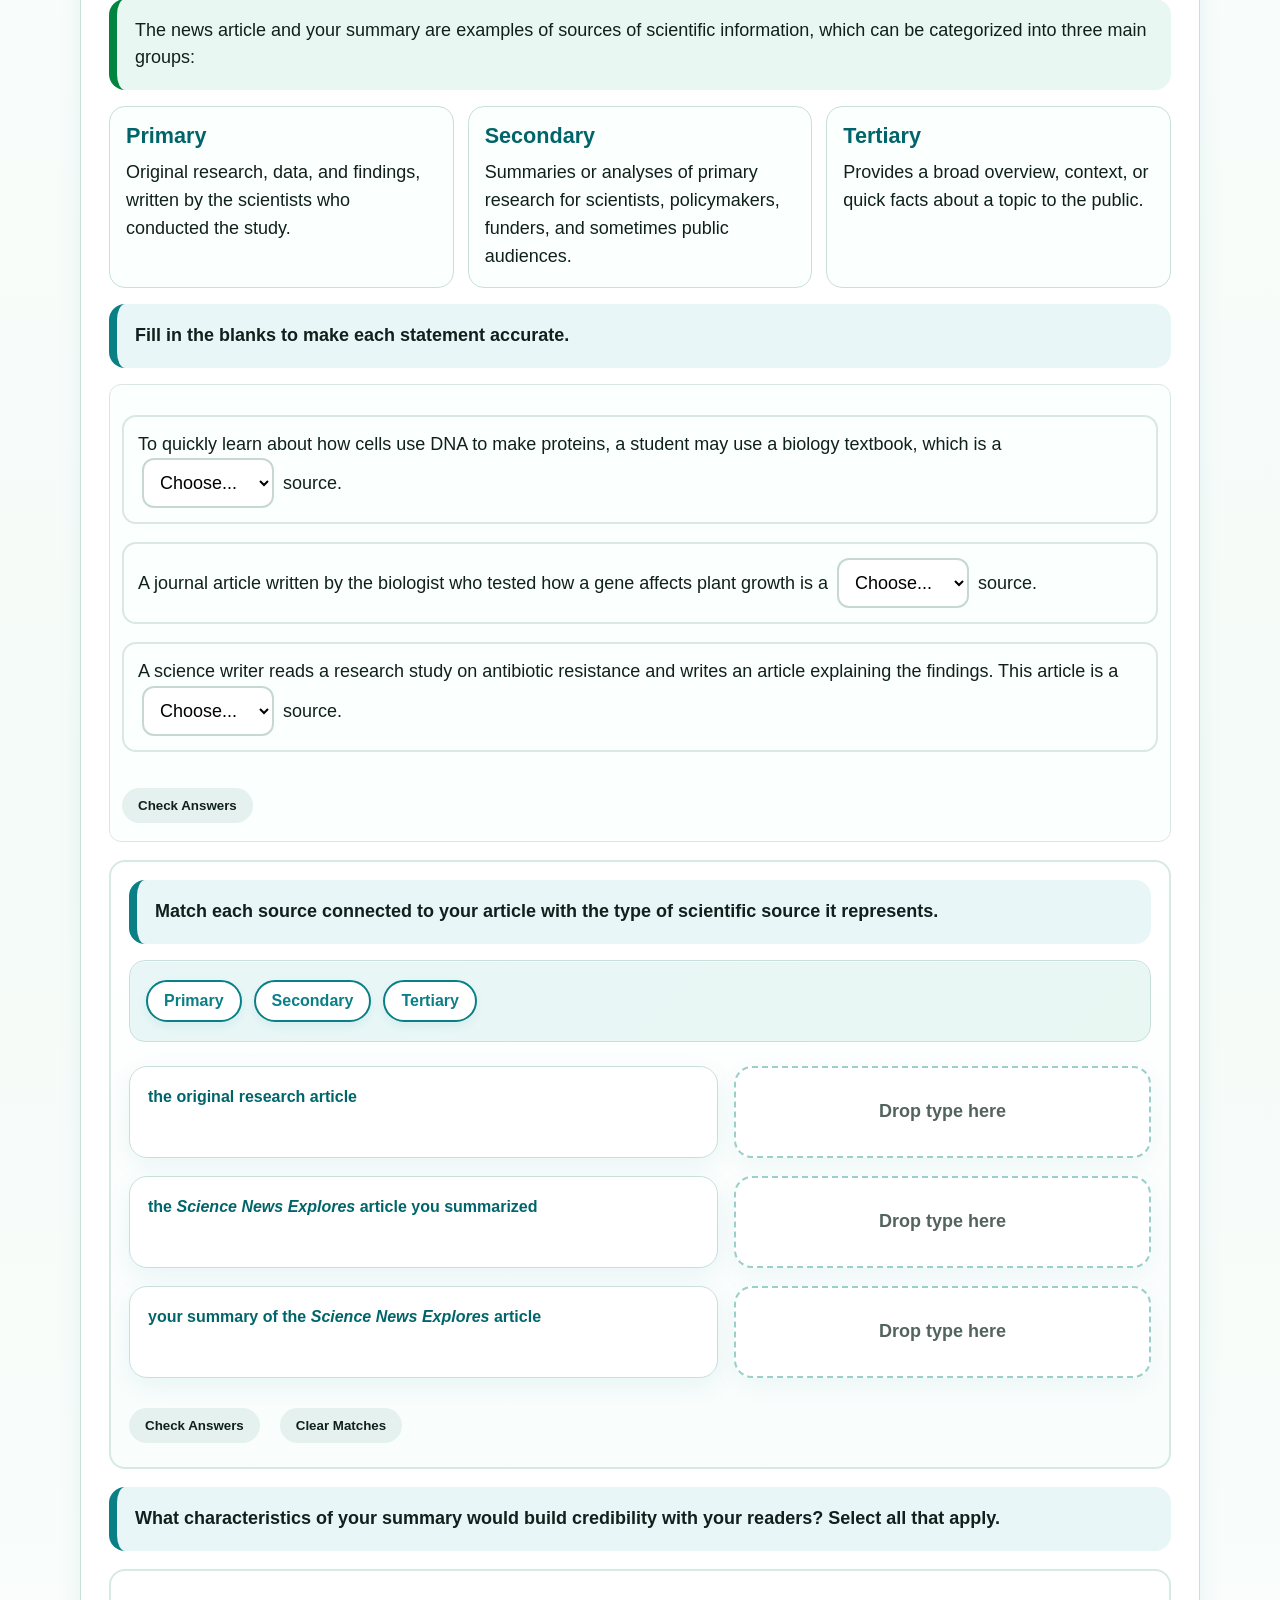
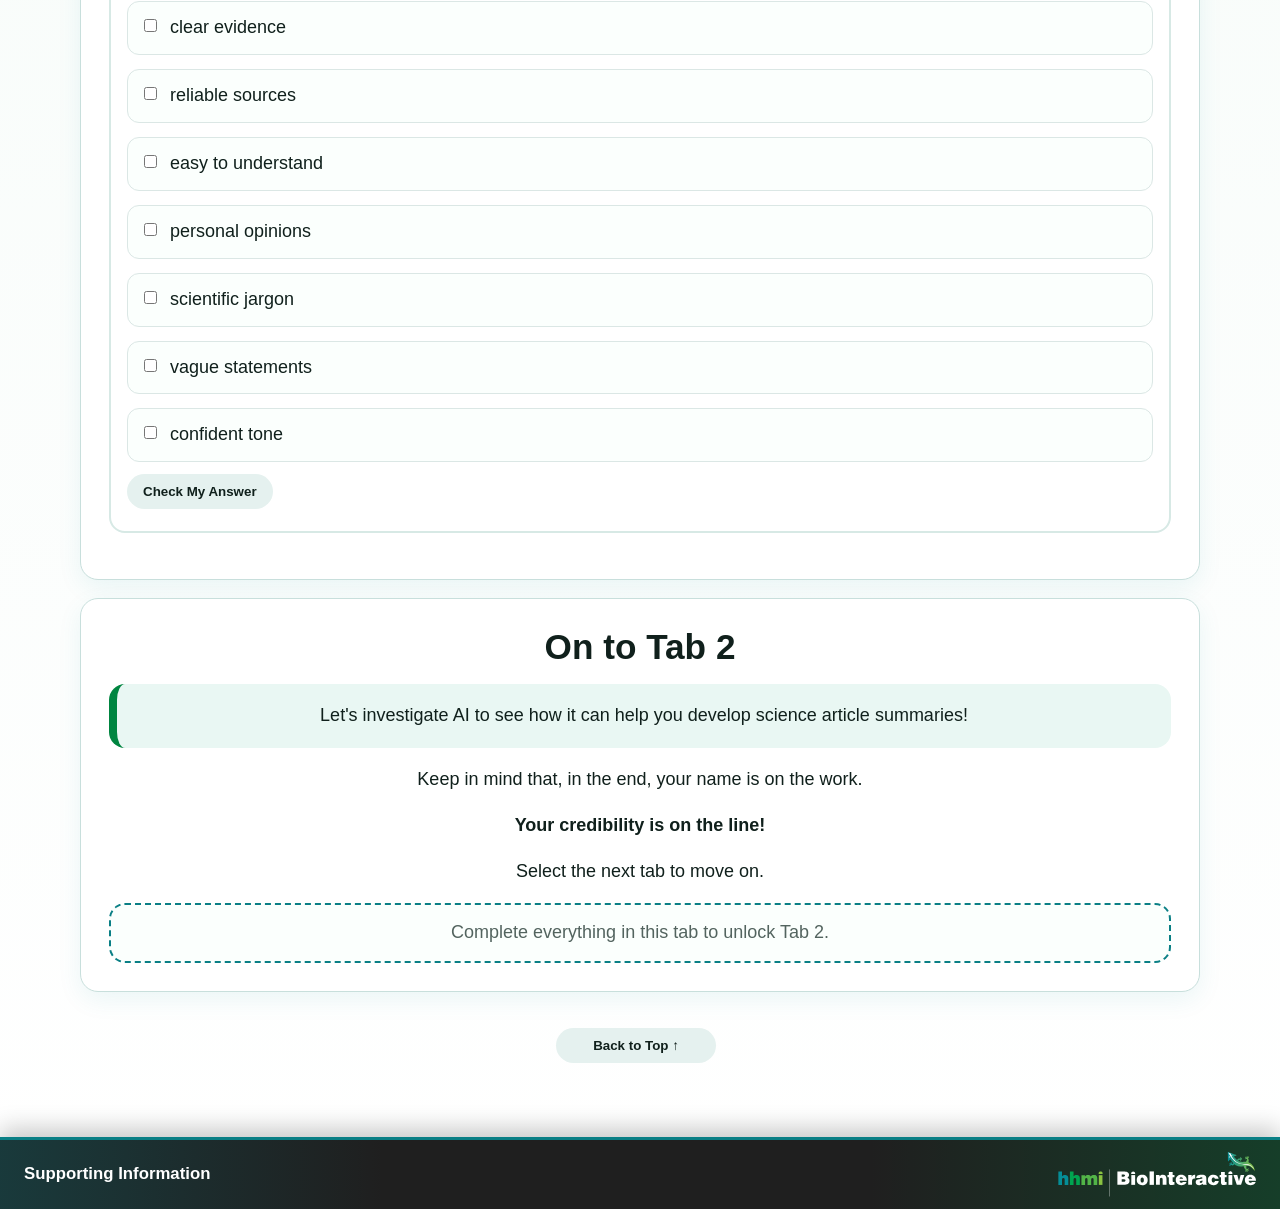
==== commit a3c59796: "added bold text in the footer. ." ====
--- a/Science in the News Project/index.html
+++ b/Science in the News Project/index.html
@@ -189,7 +189,8 @@
           </div>
           <!-- Sentence Builder Activity -->
           <div class="sentence-builder" data-required-group="sentenceBuilder">
-            <p class="callout teal" id="sentenceBuilderGroupLabel">Fill in the blanks to make each statement accurate.</p>
+            <p class="callout teal" id="sentenceBuilderGroupLabel">Fill in the blanks to make each statement accurate.
+            </p>
 
             <div class="sentences" role="group" aria-labelledby="sentenceBuilderGroupLabel">
               <p class="sentence-item">
@@ -318,8 +319,8 @@
                   </div>
 
                   <div class="drop-zone-card">
-                    <div class="drop-zone" data-target="matchNewsArticle" data-correct="Secondary" tabindex="0" role="button"
-                      aria-label="Drop source type for the Science News Explores article"
+                    <div class="drop-zone" data-target="matchNewsArticle" data-correct="Secondary" tabindex="0"
+                      role="button" aria-label="Drop source type for the Science News Explores article"
                       aria-describedby="sourceMatchingKeyboardInstructions matchNewsArticleStatus">
                       <span class="drop-zone-text">Drop type here</span>
                       <input type="hidden" id="matchNewsArticle" name="matchNewsArticle" data-required />
@@ -334,8 +335,8 @@
                   </div>
 
                   <div class="drop-zone-card">
-                    <div class="drop-zone" data-target="matchStudentSummary" data-correct="Tertiary" tabindex="0" role="button"
-                      aria-label="Drop source type for your summary"
+                    <div class="drop-zone" data-target="matchStudentSummary" data-correct="Tertiary" tabindex="0"
+                      role="button" aria-label="Drop source type for your summary"
                       aria-describedby="sourceMatchingKeyboardInstructions matchStudentSummaryStatus">
                       <span class="drop-zone-text">Drop type here</span>
                       <input type="hidden" id="matchStudentSummary" name="matchStudentSummary" data-required />
@@ -467,8 +468,8 @@
               </div>
 
               <div class="local-video-controls" id="genaiVideoControls" hidden>
-                <button type="button" class="local-video-control-button" id="genaiVideoPlay"
-                  aria-controls="genaiVideo" aria-label="Play video" title="Play">
+                <button type="button" class="local-video-control-button" id="genaiVideoPlay" aria-controls="genaiVideo"
+                  aria-label="Play video" title="Play">
                   <svg class="local-video-icon local-video-play-icon" viewBox="0 0 24 24" aria-hidden="true">
                     <path d="M8 5v14l11-7z"></path>
                   </svg>
@@ -498,16 +499,16 @@
                   <span id="genaiVideoDuration">0:00</span>
                 </div>
 
-                <button type="button" class="local-video-control-button" id="genaiVideoMute"
-                  aria-controls="genaiVideo" aria-label="Mute video" title="Mute">
-                  <svg class="local-video-icon local-video-outline-icon local-video-volume-on-icon"
-                    viewBox="0 0 24 24" aria-hidden="true">
+                <button type="button" class="local-video-control-button" id="genaiVideoMute" aria-controls="genaiVideo"
+                  aria-label="Mute video" title="Mute">
+                  <svg class="local-video-icon local-video-outline-icon local-video-volume-on-icon" viewBox="0 0 24 24"
+                    aria-hidden="true">
                     <path d="M4 9v6h4l5 4V5L8 9H4z"></path>
                     <path d="M16 8.5a5 5 0 0 1 0 7"></path>
                     <path d="M18.5 6a8.5 8.5 0 0 1 0 12"></path>
                   </svg>
-                  <svg class="local-video-icon local-video-outline-icon local-video-volume-off-icon"
-                    viewBox="0 0 24 24" aria-hidden="true">
+                  <svg class="local-video-icon local-video-outline-icon local-video-volume-off-icon" viewBox="0 0 24 24"
+                    aria-hidden="true">
                     <path d="M4 9v6h4l5 4V5L8 9H4z"></path>
                     <path d="m17 9 5 5m0-5-5 5"></path>
                   </svg>
@@ -527,8 +528,7 @@
                     </svg>
                   </summary>
 
-                  <div class="local-video-speed-options" role="radiogroup"
-                    aria-labelledby="genaiVideoSpeedLabel">
+                  <div class="local-video-speed-options" role="radiogroup" aria-labelledby="genaiVideoSpeedLabel">
                     <span class="local-video-speed-options-title" id="genaiVideoSpeedLabel">Playback speed</span>
                     <label><input type="radio" name="genaiVideoPlaybackRate" value="0.5">0.5×</label>
                     <label><input type="radio" name="genaiVideoPlaybackRate" value="0.75">0.75×</label>
@@ -735,8 +735,7 @@
                         </svg>
                       </summary>
 
-                      <div class="local-video-speed-options" role="radiogroup"
-                        aria-labelledby="howToVideoSpeedLabel">
+                      <div class="local-video-speed-options" role="radiogroup" aria-labelledby="howToVideoSpeedLabel">
                         <span class="local-video-speed-options-title" id="howToVideoSpeedLabel">Playback speed</span>
                         <label><input type="radio" name="howToVideoPlaybackRate" value="0.5">0.5×</label>
                         <label><input type="radio" name="howToVideoPlaybackRate" value="0.75">0.75×</label>
@@ -1434,9 +1433,7 @@
             </fieldset>
 
             <div class="question-image-wrap">
-              <img src="./assets/5_Verify the Output.png"
-                alt="" aria-hidden="true"
-                class="question-image wide-image" />
+              <img src="./assets/5_Verify the Output.png" alt="" aria-hidden="true" class="question-image wide-image" />
             </div>
           </div>
 
@@ -1561,8 +1558,7 @@
                 sharpen your ideas, not replace them.</p>
             </div>
             <div class="end-image">
-              <img src="./assets/6_You Are The Expert.png"
-                alt="" aria-hidden="true" />
+              <img src="./assets/6_You Are The Expert.png" alt="" aria-hidden="true" />
             </div>
             <button class="print-button" type="button">
               Print to PDF
@@ -1578,8 +1574,8 @@
   </main>
 
   <footer class="resource-footer" aria-label="Resource information">
-    <button class="supporting-info-button" type="button" id="openSupportingInfo"
-      aria-haspopup="dialog" aria-controls="supportingInfoModal">
+    <button class="supporting-info-button" type="button" id="openSupportingInfo" aria-haspopup="dialog"
+      aria-controls="supportingInfoModal">
       Supporting Information
     </button>
 
@@ -1609,9 +1605,11 @@
               This interactive explores how generative artificial intelligence (GenAI) can support science writing
               without replacing human judgment. It includes activities for identifying scientific source types, writing
               effective prompts, evaluating and verifying an AI-generated science summary, and using AI feedback to
-              revise original writing. A previously selected <em>Science News Explores</em> article and a written summary
-              of that article are needed to complete the interactive. Additional information can be found on this
-              resource's webpage.
+              revise original writing. A previously selected <em>Science News Explores</em> article and a written
+              summary
+              of that article are needed to complete the interactive. Additional information can be found on
+              <strong>this
+                resource's webpage</strong>.
             </p>
           </div>
         </details>
@@ -1630,9 +1628,11 @@
             </p>
             <p>The main tabs are as follows:</p>
             <ul>
-              <li><strong>You Are the Editor:</strong> Introduces primary, secondary, and tertiary scientific sources and
+              <li><strong>You Are the Editor:</strong> Introduces primary, secondary, and tertiary scientific sources
+                and
                 explores characteristics that make science writing credible.</li>
-              <li><strong>What Is GenAI?:</strong> Provides an introduction to artificial intelligence, generative AI, and
+              <li><strong>What Is GenAI?:</strong> Provides an introduction to artificial intelligence, generative AI,
+                and
                 the role of prompts in guiding AI-generated output.</li>
               <li><strong>Effective Writing with GenAI:</strong> Guides the creation of an AI-generated science summary.
                 Includes activities for reviewing sources, verifying claims, evaluating the summary with a rubric, and
@@ -1656,7 +1656,8 @@
             </p>
             <p>
               This resource has been designed, optimized, and tested for
-              <a href="https://www.biointeractive.org/commitment-accessibility" target="_blank" rel="noopener">accessibility</a>
+              <a href="https://www.biointeractive.org/commitment-accessibility" target="_blank"
+                rel="noopener">accessibility</a>
               compliance
               (<a href="https://www.w3.org/WAI/standards-guidelines/wcag/" target="_blank" rel="noopener">WCAG</a>
               Level 2.1 AA Success Criteria).
@@ -1721,4 +1722,4 @@
   </div>
 </body>
 
-</html>
+</html>
